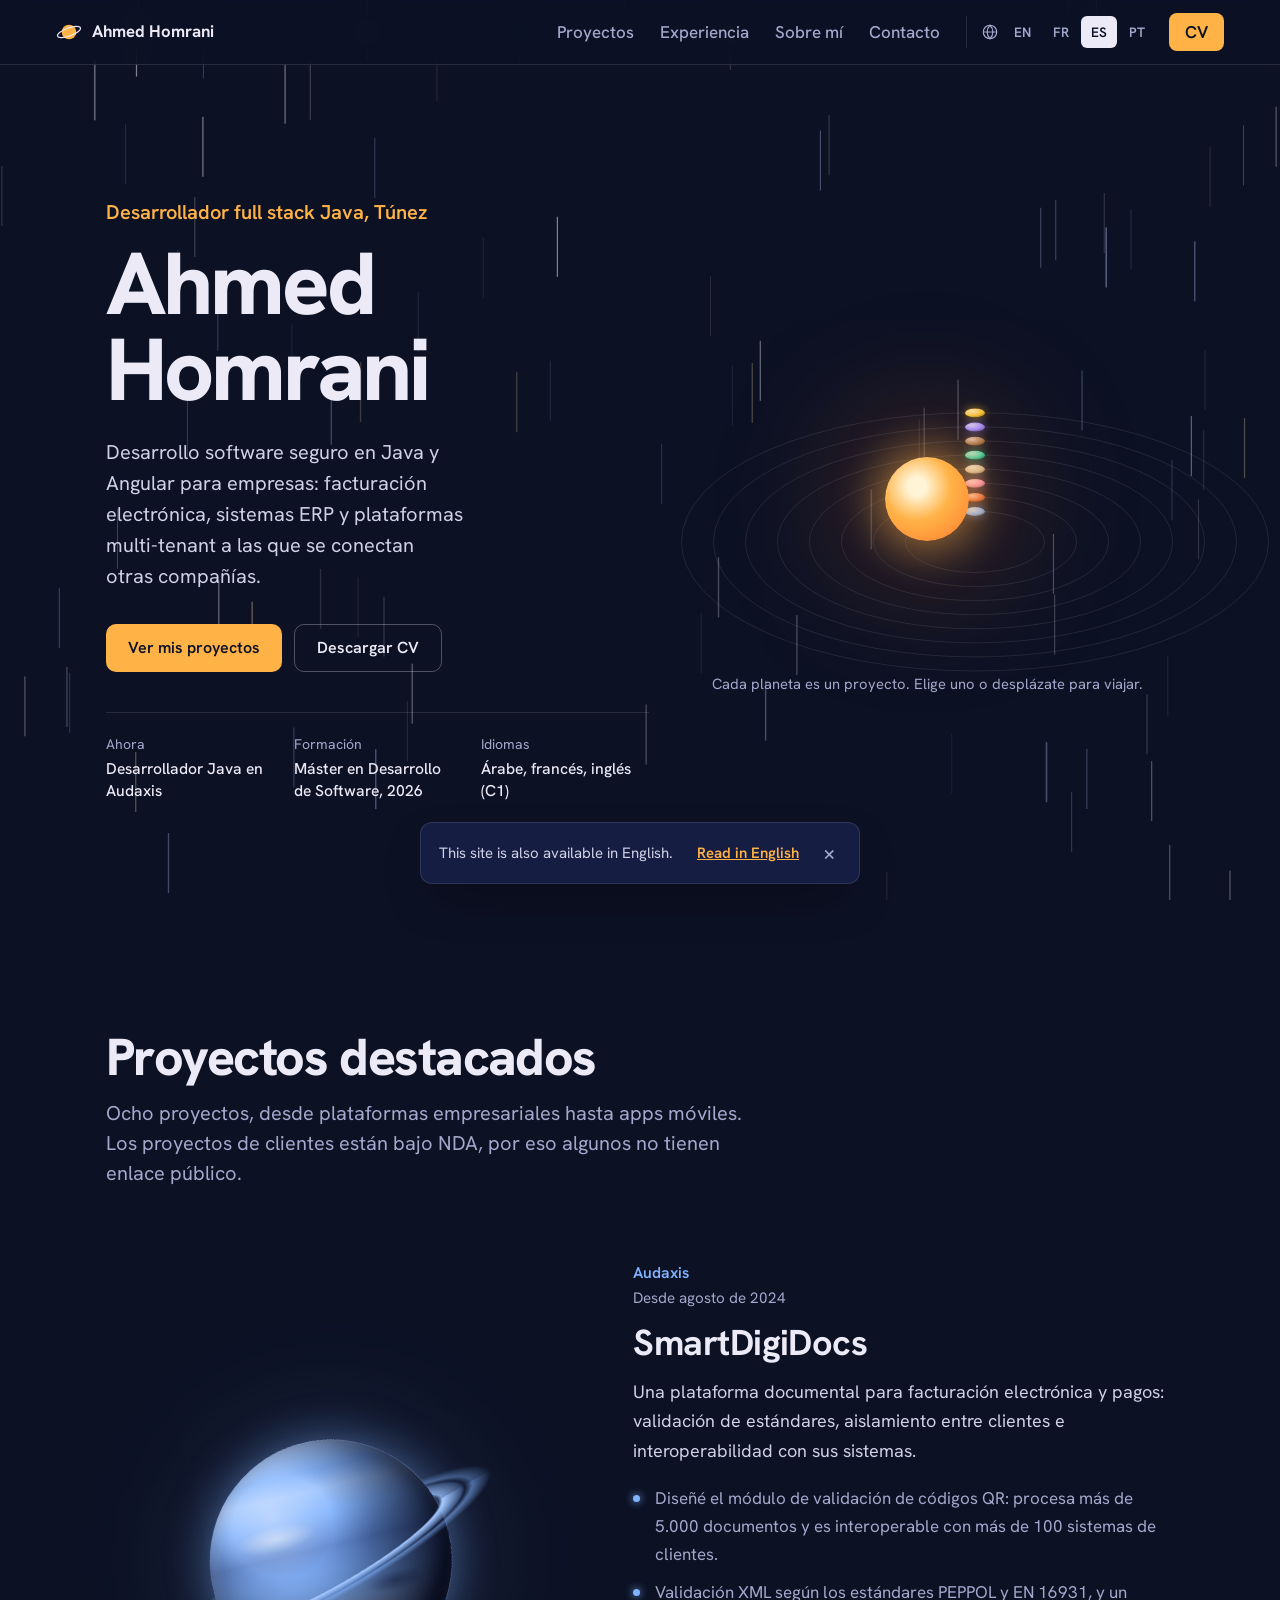
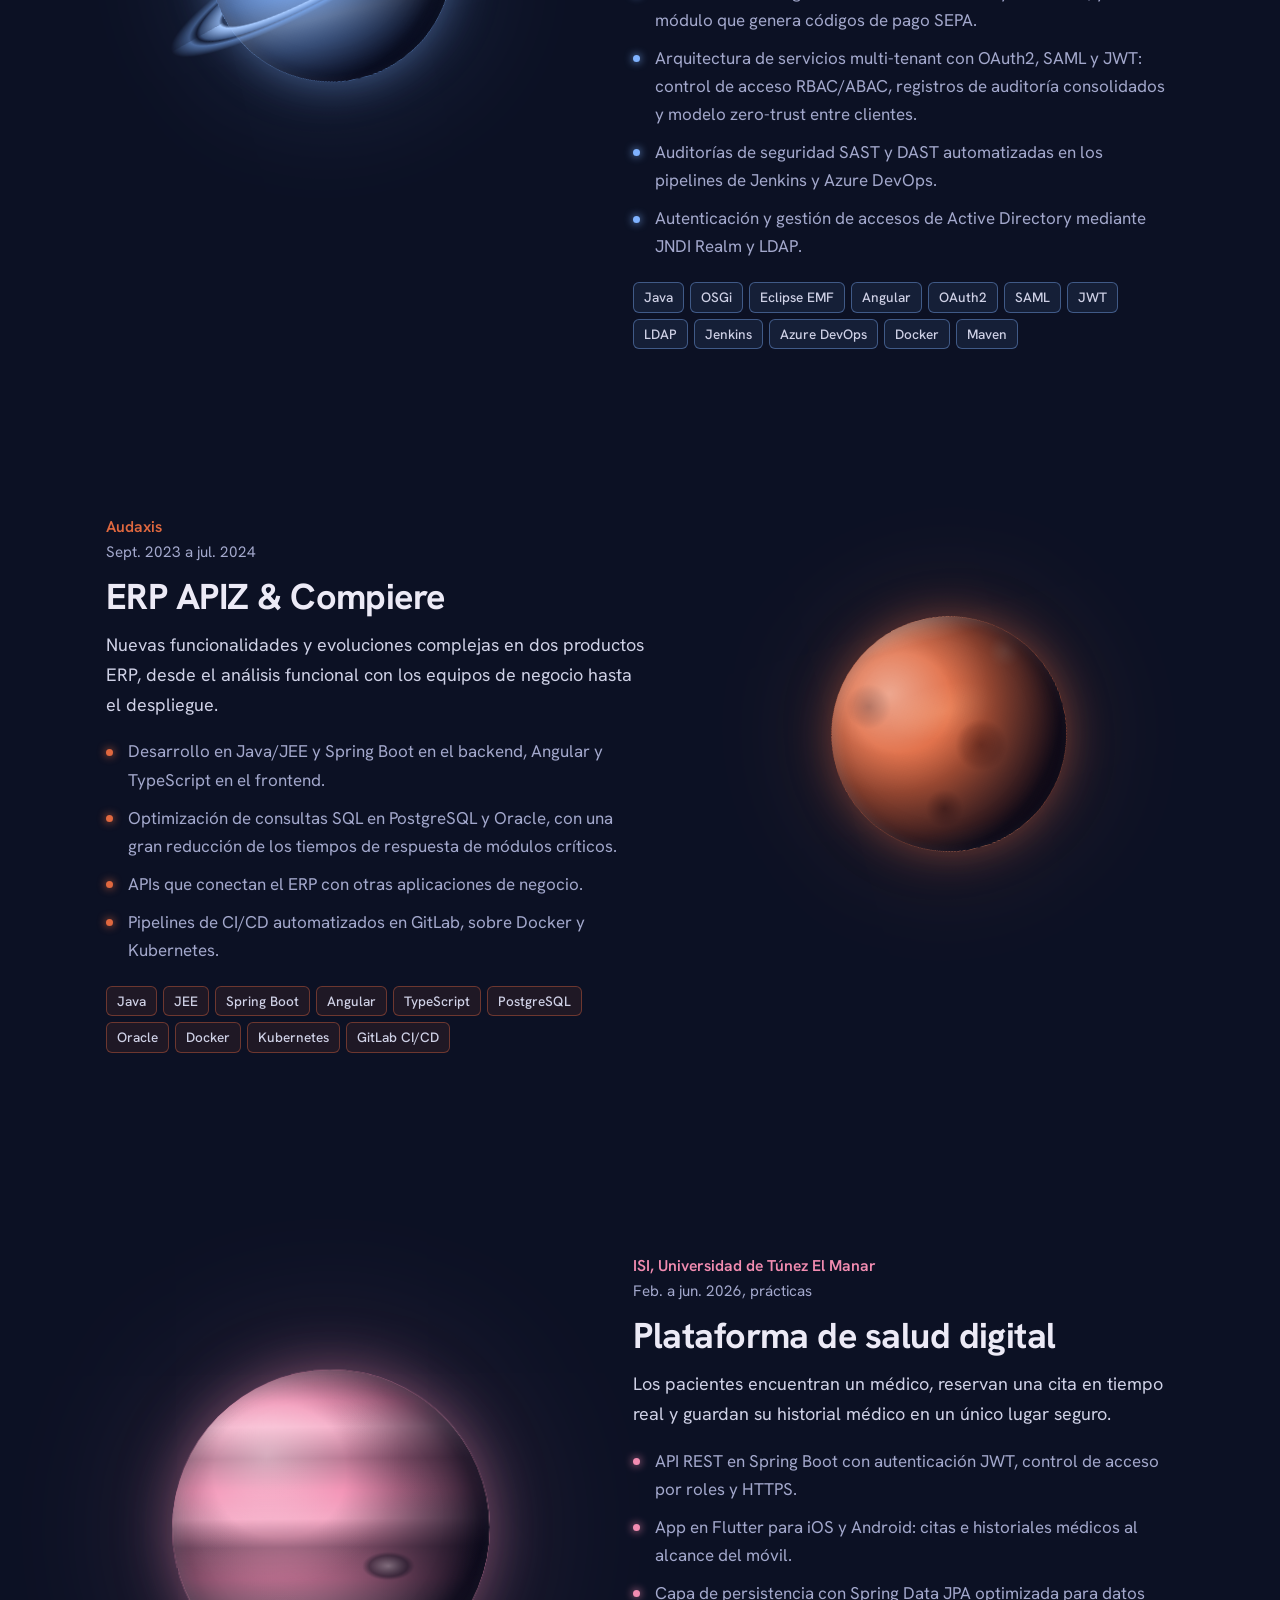
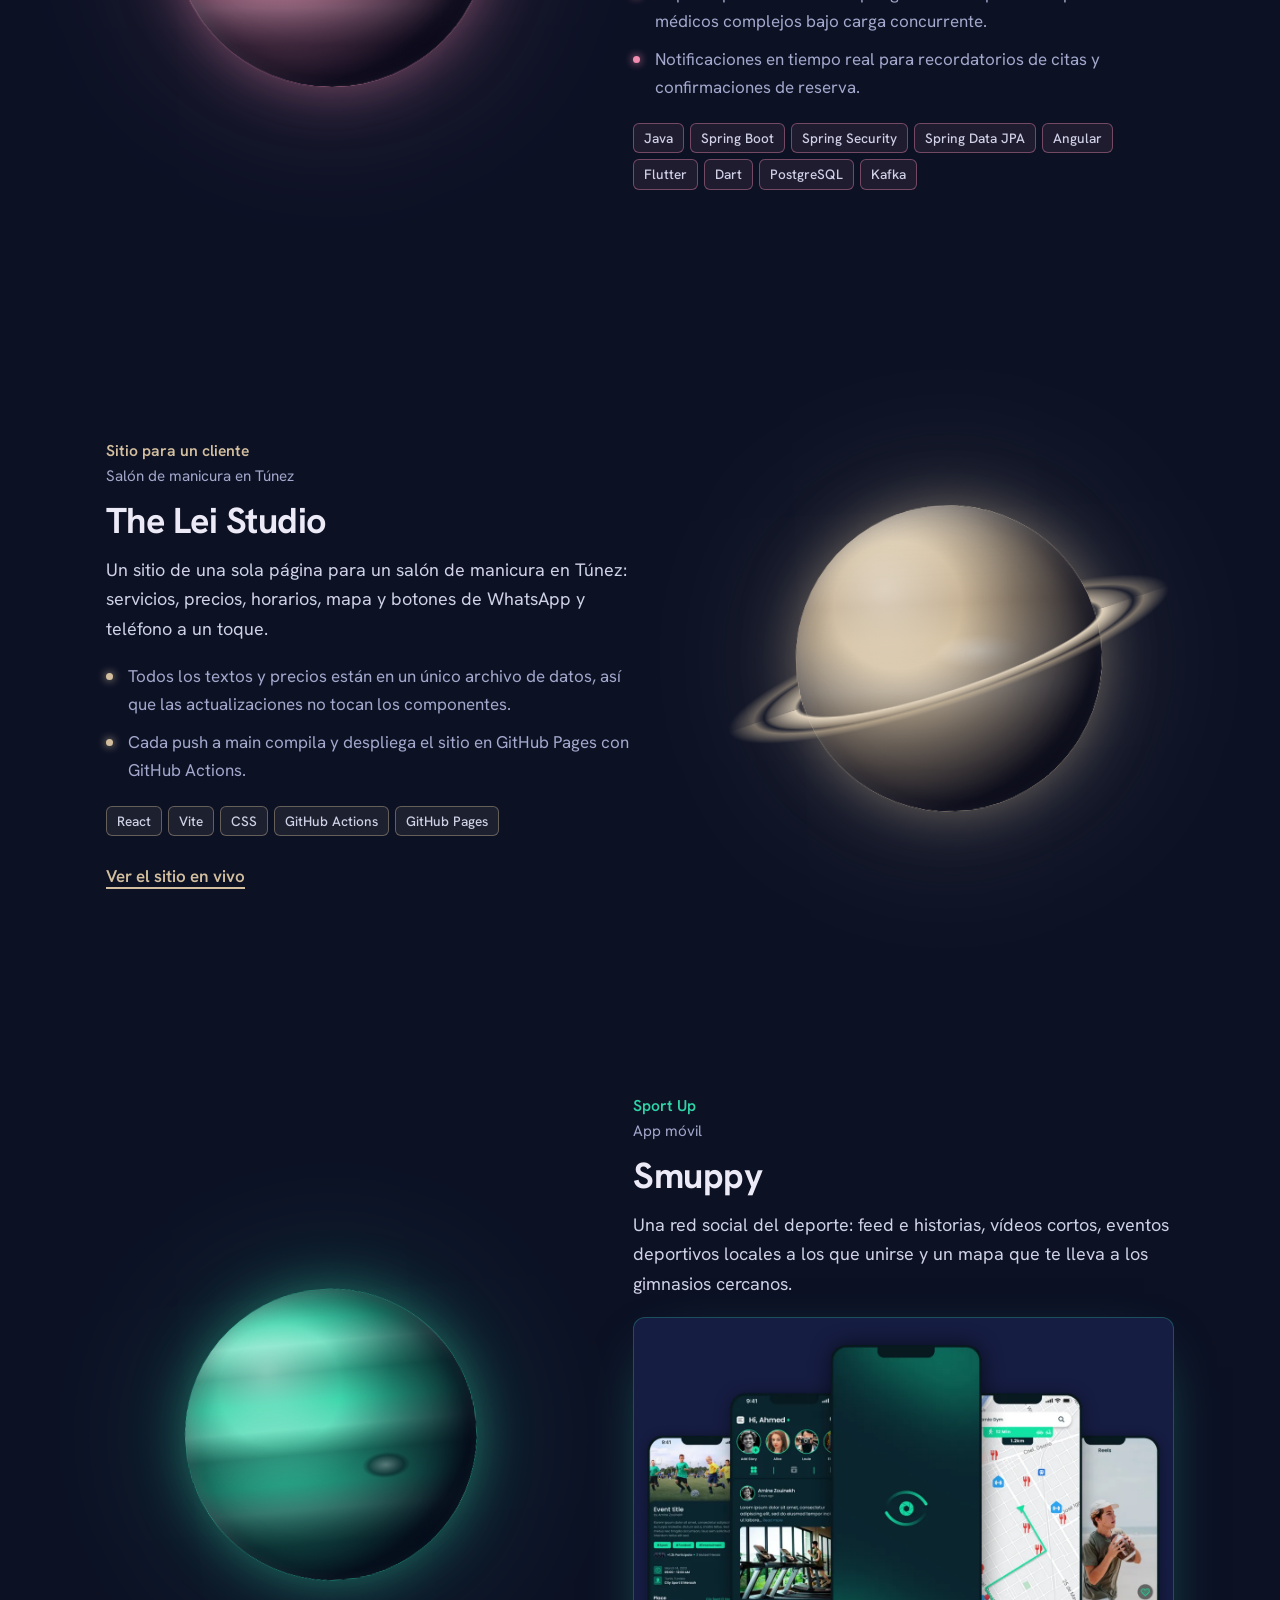
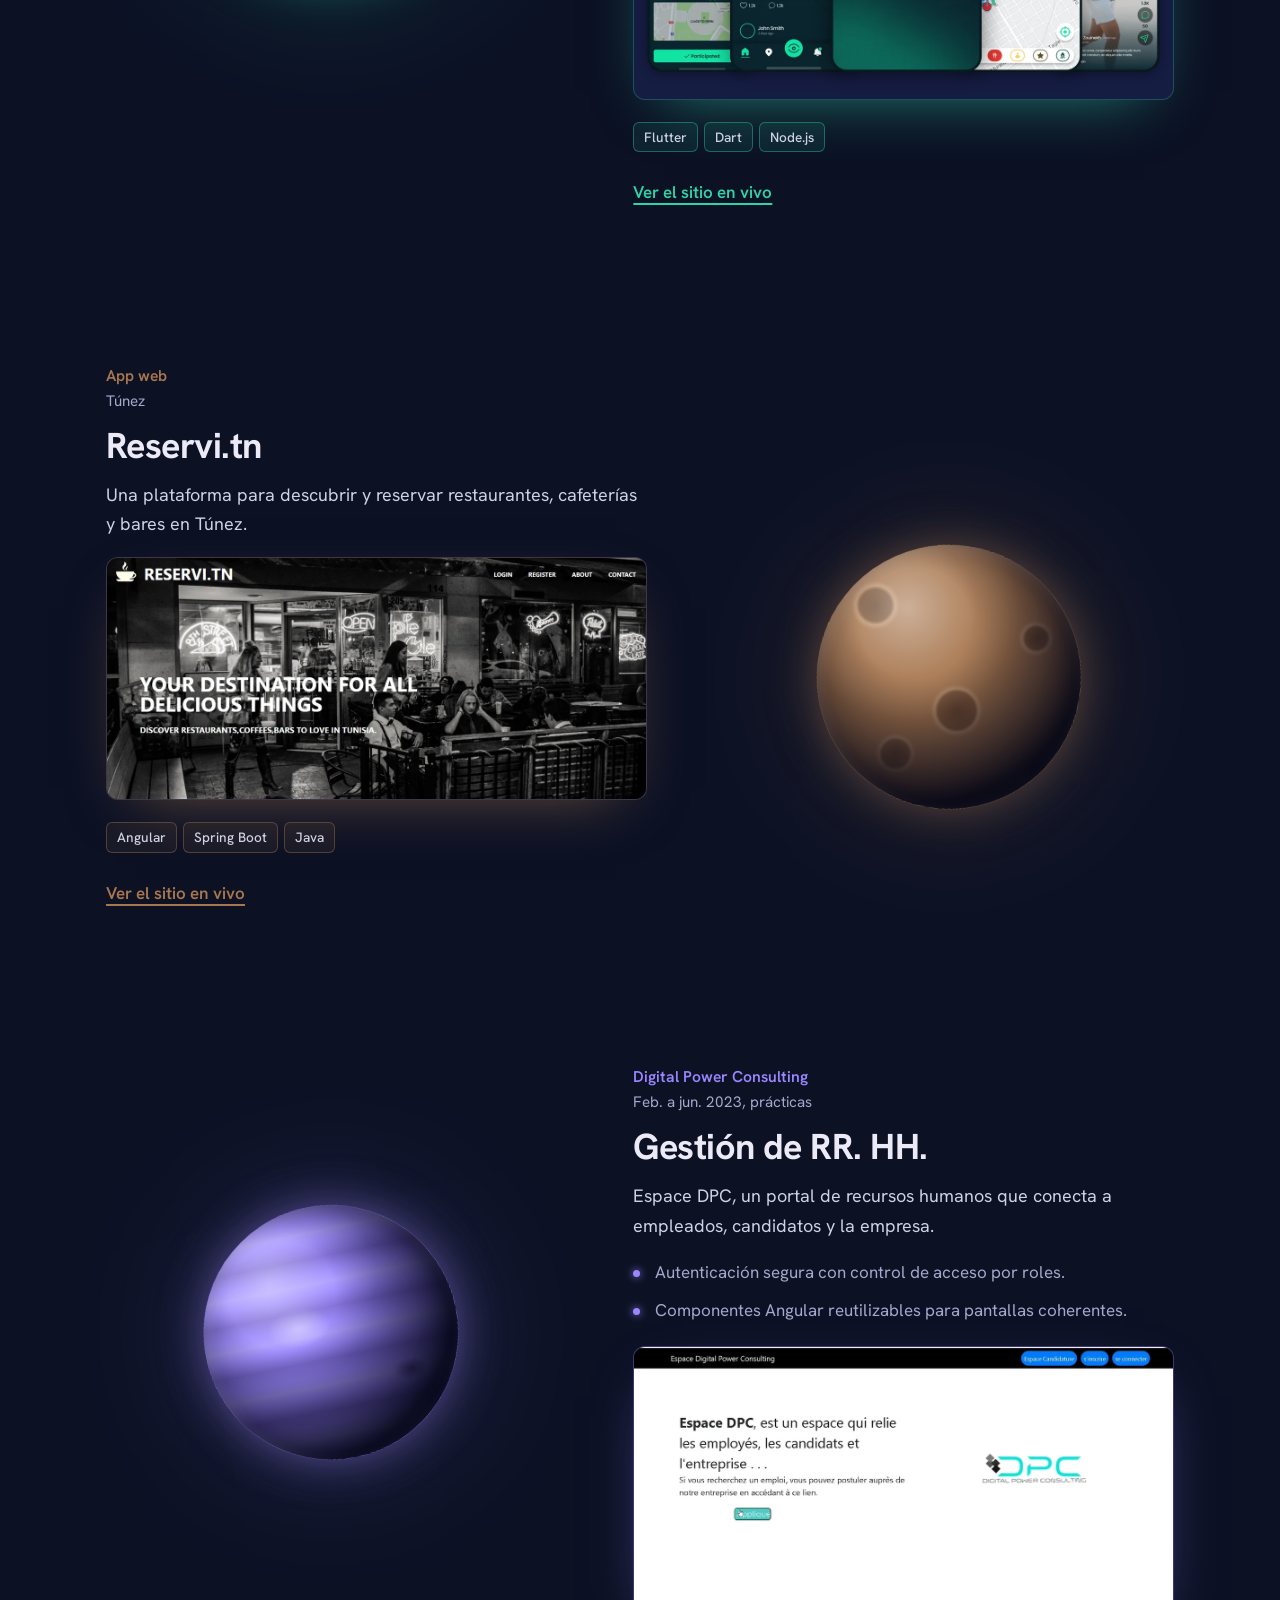
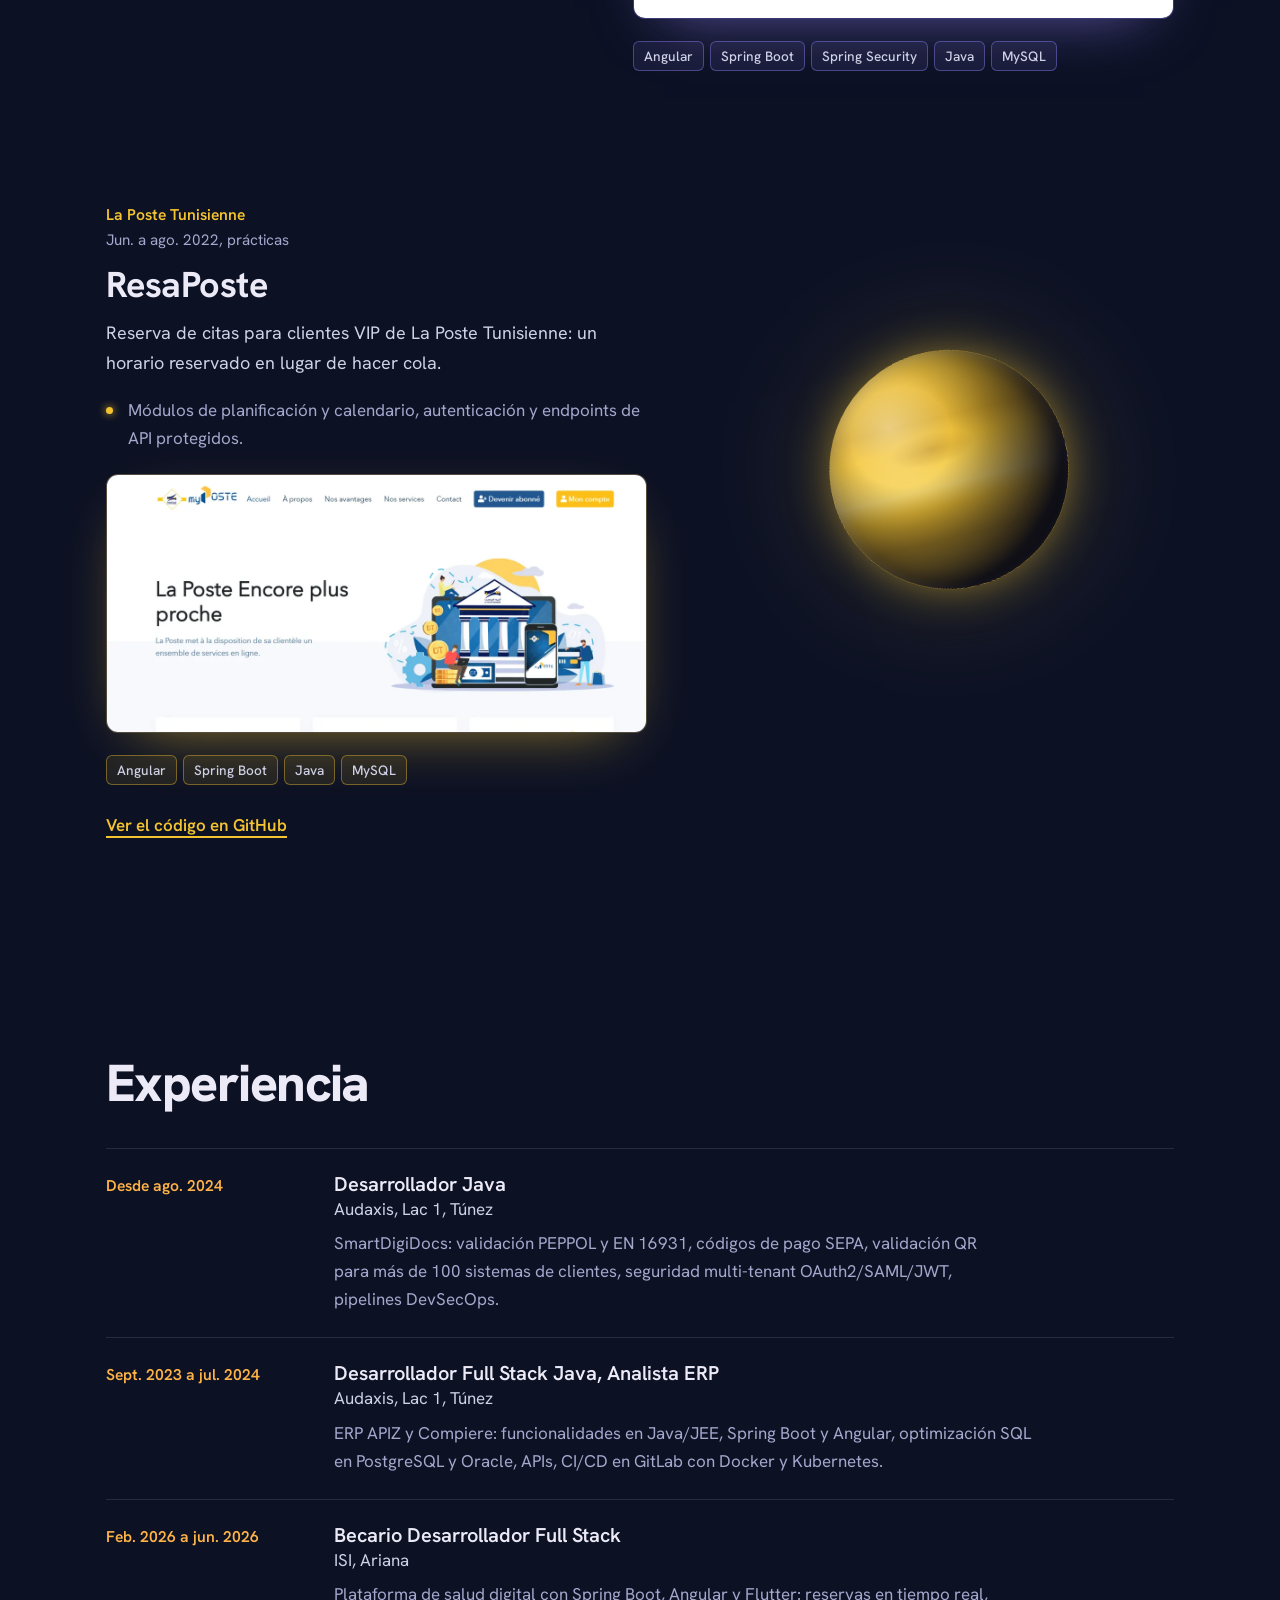
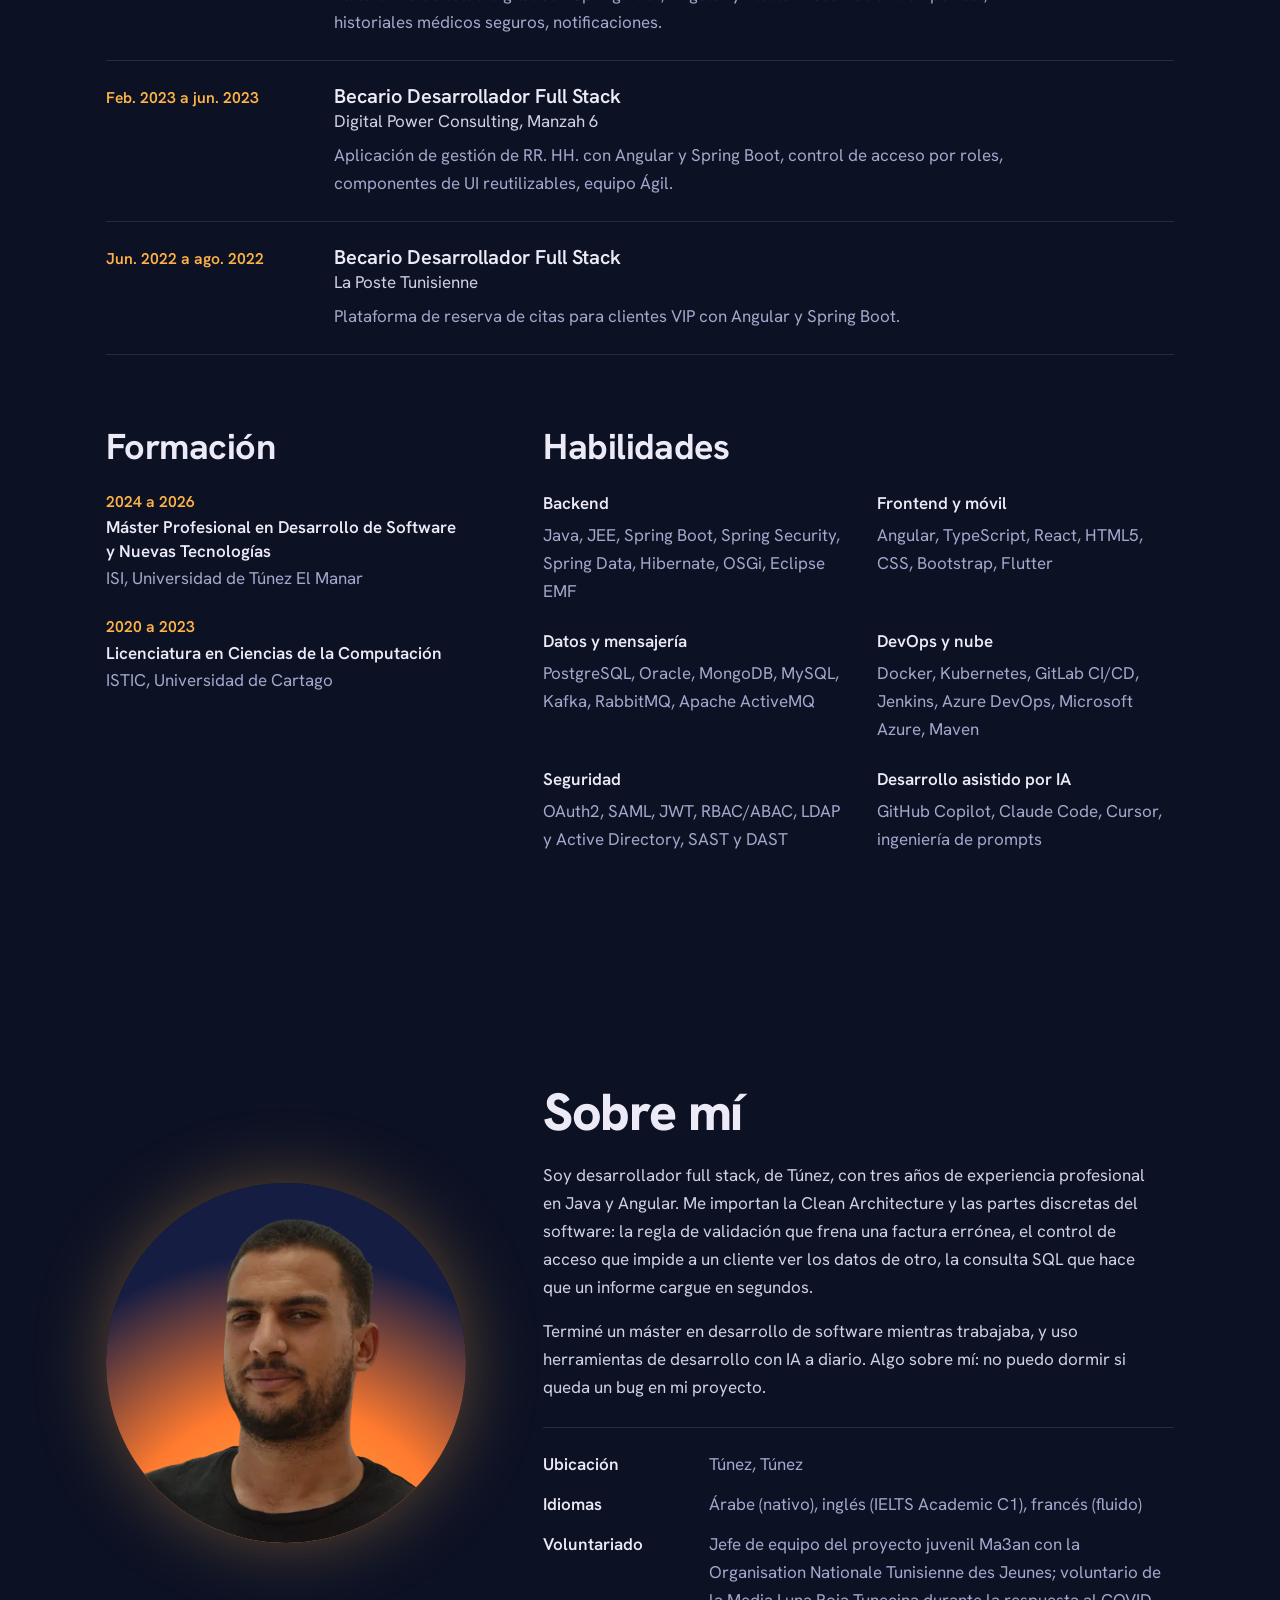
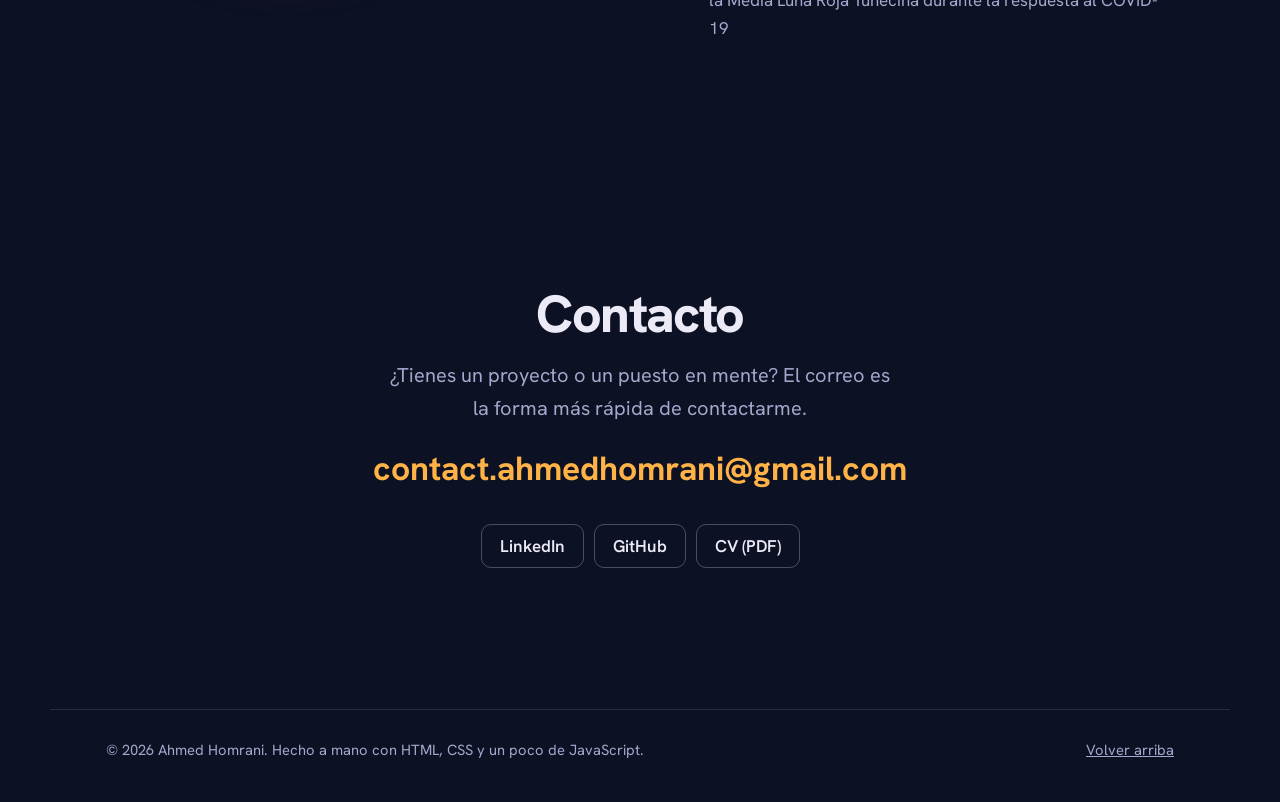
==== es/index.html @ 3997627c "feat: new multilingual portfolio (en/fr/es/pt) with planet journey and full SEO Replaces the old sin" ====
<!doctype html>
<html lang="es" dir="ltr">
<head>
  <meta charset="utf-8">
  <meta name="viewport" content="width=device-width, initial-scale=1, viewport-fit=cover">
  <title>Ahmed Homrani | Desarrollador Full Stack Java en Túnez</title>
  <meta name="description" content="Ahmed Homrani, desarrollador full stack Java en Túnez. Spring Boot y Angular: facturación PEPPOL, seguridad multi-tenant, ERP y apps Flutter.">
  <meta name="author" content="Ahmed Homrani">
  <meta name="robots" content="index, follow, max-image-preview:large, max-snippet:-1, max-video-preview:-1">
  <link rel="canonical" href="https://ahmedhomrani.github.io/es/">
  <link rel="alternate" hreflang="en" href="https://ahmedhomrani.github.io/">
  <link rel="alternate" hreflang="fr" href="https://ahmedhomrani.github.io/fr/">
  <link rel="alternate" hreflang="es" href="https://ahmedhomrani.github.io/es/">
  <link rel="alternate" hreflang="pt" href="https://ahmedhomrani.github.io/pt/">
  <link rel="alternate" hreflang="x-default" href="https://ahmedhomrani.github.io/">
  <meta name="theme-color" content="#0c1124">
  <meta name="color-scheme" content="dark">

  <meta property="og:type" content="profile">
  <meta property="og:site_name" content="Ahmed Homrani">
  <meta property="og:title" content="Ahmed Homrani | Desarrollador Full Stack Java">
  <meta property="og:description" content="Desarrollador Java, Spring Boot y Angular en Audaxis. Facturación electrónica, ERP, plataformas multi-tenant seguras y aplicaciones móviles.">
  <meta property="og:url" content="https://ahmedhomrani.github.io/es/">
  <meta property="og:image" content="https://ahmedhomrani.github.io/assets/img/og-es.png">
  <meta property="og:image:width" content="1200">
  <meta property="og:image:height" content="630">
  <meta property="og:image:alt" content="Ahmed Homrani, desarrollador full stack Java, rodeado de planetas que representan sus proyectos">
  <meta property="og:locale" content="es_ES">
  <meta property="og:locale:alternate" content="en_US">
  <meta property="og:locale:alternate" content="fr_FR">
  <meta property="og:locale:alternate" content="pt_BR">
  <meta property="profile:first_name" content="Ahmed">
  <meta property="profile:last_name" content="Homrani">
  <meta property="profile:username" content="ahmedhomrani">
  <meta name="twitter:card" content="summary_large_image">
  <meta name="twitter:title" content="Ahmed Homrani | Desarrollador Full Stack Java">
  <meta name="twitter:description" content="Desarrollador Java, Spring Boot y Angular en Audaxis. Facturación electrónica, ERP, plataformas multi-tenant seguras y aplicaciones móviles.">
  <meta name="twitter:image" content="https://ahmedhomrani.github.io/assets/img/og-es.png">
  <meta name="twitter:image:alt" content="Ahmed Homrani, desarrollador full stack Java, rodeado de planetas que representan sus proyectos">

  <link rel="icon" href="/favicon.ico" sizes="32x32">
  <link rel="icon" href="/favicon.svg" type="image/svg+xml">
  <link rel="apple-touch-icon" href="/apple-touch-icon.png">
  <link rel="manifest" href="/site.webmanifest">
  <link rel="alternate" type="text/plain" href="/llms.txt" title="LLM-friendly summary">
  <link rel="author" href="/humans.txt">
  <link rel="sitemap" type="application/xml" href="/sitemap.xml">
  <link rel="me" href="https://github.com/ahmedhomrani">
  <link rel="me" href="https://www.linkedin.com/in/ahmed-homrani">

  <link rel="preload" href="/assets/fonts/bricolage-grotesque-latin-wght.woff2" as="font" type="font/woff2" crossorigin>
  <link rel="preload" href="/assets/fonts/hanken-grotesk-latin-wght.woff2" as="font" type="font/woff2" crossorigin>
  <script>document.documentElement.classList.add('js')</script>
  <link rel="stylesheet" href="/assets/css/main.css?v=20261007">
  <script src="/assets/js/main.js?v=20261007" defer></script>

  <script type="application/ld+json">
{
  "@context": "https://schema.org",
  "@graph": [
    {
      "@type": "WebSite",
      "@id": "https://ahmedhomrani.github.io/#website",
      "url": "https://ahmedhomrani.github.io/",
      "name": "Ahmed Homrani",
      "inLanguage": [
        "en",
        "fr",
        "es",
        "pt-BR"
      ],
      "publisher": {
        "@id": "https://ahmedhomrani.github.io/#person"
      }
    },
    {
      "@type": "ProfilePage",
      "@id": "https://ahmedhomrani.github.io/es/#profile",
      "url": "https://ahmedhomrani.github.io/es/",
      "name": "Ahmed Homrani | Desarrollador Full Stack Java en Túnez",
      "description": "Ahmed Homrani, desarrollador full stack Java en Túnez. Spring Boot y Angular: facturación PEPPOL, seguridad multi-tenant, ERP y apps Flutter.",
      "inLanguage": "es",
      "isPartOf": {
        "@id": "https://ahmedhomrani.github.io/#website"
      },
      "mainEntity": {
        "@id": "https://ahmedhomrani.github.io/#person"
      },
      "dateModified": "2026-10-07"
    },
    {
      "@type": "Person",
      "@id": "https://ahmedhomrani.github.io/#person",
      "name": "Ahmed Homrani",
      "givenName": "Ahmed",
      "familyName": "Homrani",
      "url": "https://ahmedhomrani.github.io/",
      "image": "https://ahmedhomrani.github.io/assets/img/ahmed-homrani.webp",
      "email": "mailto:contact.ahmedhomrani@gmail.com",
      "jobTitle": "Desarrollador Full Stack Java",
      "worksFor": {
        "@type": "Organization",
        "name": "Audaxis"
      },
      "alumniOf": [
        {
          "@type": "CollegeOrUniversity",
          "name": "ISI, University of Tunis El Manar"
        },
        {
          "@type": "CollegeOrUniversity",
          "name": "ISTIC, University of Carthage"
        }
      ],
      "hasCredential": [
        {
          "@type": "EducationalOccupationalCredential",
          "credentialCategory": "degree",
          "name": "Máster Profesional en Desarrollo de Software y Nuevas Tecnologías"
        },
        {
          "@type": "EducationalOccupationalCredential",
          "credentialCategory": "degree",
          "name": "Licenciatura en Ciencias de la Computación"
        },
        {
          "@type": "EducationalOccupationalCredential",
          "credentialCategory": "certificate",
          "name": "IELTS Academic C1"
        }
      ],
      "address": {
        "@type": "PostalAddress",
        "addressLocality": "Tunis",
        "addressCountry": "TN"
      },
      "knowsLanguage": [
        "ar",
        "en",
        "fr"
      ],
      "knowsAbout": [
        "Java",
        "Spring Boot",
        "Spring Security",
        "Angular",
        "TypeScript",
        "OSGi",
        "PEPPOL",
        "EN 16931",
        "SEPA",
        "OAuth2",
        "SAML",
        "JWT",
        "PostgreSQL",
        "Oracle",
        "Kafka",
        "Docker",
        "Kubernetes",
        "GitLab CI/CD",
        "Jenkins",
        "Azure DevOps",
        "Flutter",
        "DevSecOps"
      ],
      "sameAs": [
        "https://github.com/ahmedhomrani",
        "https://www.linkedin.com/in/ahmed-homrani"
      ]
    },
    {
      "@type": "ItemList",
      "@id": "https://ahmedhomrani.github.io/es/#projects",
      "name": "Proyectos destacados",
      "itemListElement": [
        {
          "@type": "ListItem",
          "position": 1,
          "item": {
            "@type": "SoftwareApplication",
            "name": "SmartDigiDocs",
            "description": "Una plataforma documental para facturación electrónica y pagos: validación de estándares, aislamiento entre clientes e interoperabilidad con sus sistemas.",
            "url": "https://ahmedhomrani.github.io/es/#smartdigidocs",
            "creator": {
              "@id": "https://ahmedhomrani.github.io/#person"
            },
            "keywords": "Java, OSGi, Eclipse EMF, Angular, OAuth2, SAML, JWT, LDAP, Jenkins, Azure DevOps, Docker, Maven",
            "inLanguage": "es",
            "applicationCategory": "BusinessApplication",
            "operatingSystem": "Web"
          }
        },
        {
          "@type": "ListItem",
          "position": 2,
          "item": {
            "@type": "SoftwareApplication",
            "name": "ERP APIZ & Compiere",
            "description": "Nuevas funcionalidades y evoluciones complejas en dos productos ERP, desde el análisis funcional con los equipos de negocio hasta el despliegue.",
            "url": "https://ahmedhomrani.github.io/es/#erp",
            "creator": {
              "@id": "https://ahmedhomrani.github.io/#person"
            },
            "keywords": "Java, JEE, Spring Boot, Angular, TypeScript, PostgreSQL, Oracle, Docker, Kubernetes, GitLab CI/CD",
            "inLanguage": "es",
            "applicationCategory": "BusinessApplication",
            "operatingSystem": "Web"
          }
        },
        {
          "@type": "ListItem",
          "position": 3,
          "item": {
            "@type": "SoftwareApplication",
            "name": "Plataforma de salud digital",
            "description": "Los pacientes encuentran un médico, reservan una cita en tiempo real y guardan su historial médico en un único lugar seguro.",
            "url": "https://ahmedhomrani.github.io/es/#health",
            "creator": {
              "@id": "https://ahmedhomrani.github.io/#person"
            },
            "keywords": "Java, Spring Boot, Spring Security, Spring Data JPA, Angular, Flutter, Dart, PostgreSQL, Kafka",
            "inLanguage": "es",
            "applicationCategory": "BusinessApplication",
            "operatingSystem": "Web"
          }
        },
        {
          "@type": "ListItem",
          "position": 4,
          "item": {
            "@type": "WebSite",
            "name": "The Lei Studio",
            "description": "Un sitio de una sola página para un salón de manicura en Túnez: servicios, precios, horarios, mapa y botones de WhatsApp y teléfono a un toque.",
            "url": "https://ahmedhomrani.github.io/the-lei-studio/",
            "creator": {
              "@id": "https://ahmedhomrani.github.io/#person"
            },
            "keywords": "React, Vite, CSS, GitHub Actions, GitHub Pages",
            "inLanguage": "es"
          }
        },
        {
          "@type": "ListItem",
          "position": 5,
          "item": {
            "@type": "MobileApplication",
            "name": "Smuppy",
            "description": "Una red social del deporte: feed e historias, vídeos cortos, eventos deportivos locales a los que unirse y un mapa que te lleva a los gimnasios cercanos.",
            "url": "https://smuppy-inc.com/",
            "creator": {
              "@id": "https://ahmedhomrani.github.io/#person"
            },
            "keywords": "Flutter, Dart, Node.js",
            "inLanguage": "es",
            "applicationCategory": "BusinessApplication",
            "operatingSystem": "Android, iOS"
          }
        },
        {
          "@type": "ListItem",
          "position": 6,
          "item": {
            "@type": "WebApplication",
            "name": "Reservi.tn",
            "description": "Una plataforma para descubrir y reservar restaurantes, cafeterías y bares en Túnez.",
            "url": "https://www.reservi.tn",
            "creator": {
              "@id": "https://ahmedhomrani.github.io/#person"
            },
            "keywords": "Angular, Spring Boot, Java",
            "inLanguage": "es",
            "applicationCategory": "BusinessApplication",
            "operatingSystem": "Web"
          }
        },
        {
          "@type": "ListItem",
          "position": 7,
          "item": {
            "@type": "WebApplication",
            "name": "Gestión de RR. HH.",
            "description": "Espace DPC, un portal de recursos humanos que conecta a empleados, candidatos y la empresa.",
            "url": "https://ahmedhomrani.github.io/es/#hr",
            "creator": {
              "@id": "https://ahmedhomrani.github.io/#person"
            },
            "keywords": "Angular, Spring Boot, Spring Security, Java, MySQL",
            "inLanguage": "es",
            "applicationCategory": "BusinessApplication",
            "operatingSystem": "Web"
          }
        },
        {
          "@type": "ListItem",
          "position": 8,
          "item": {
            "@type": "WebApplication",
            "name": "ResaPoste",
            "description": "Reserva de citas para clientes VIP de La Poste Tunisienne: un horario reservado en lugar de hacer cola.",
            "url": "https://ahmedhomrani.github.io/es/#resaposte",
            "creator": {
              "@id": "https://ahmedhomrani.github.io/#person"
            },
            "keywords": "Angular, Spring Boot, Java, MySQL",
            "inLanguage": "es",
            "applicationCategory": "BusinessApplication",
            "operatingSystem": "Web",
            "sameAs": "https://github.com/ahmedhomrani/ResaPoste"
          }
        }
      ]
    }
  ]
}
  </script>
</head>
<body>
  <a class="skip" href="#main">Ir al contenido</a>
  <canvas id="stars" aria-hidden="true"></canvas>

  <header class="nav" id="top">
    <a class="brand" href="/es/#top" aria-label="Ahmed Homrani, volver arriba">
      <svg viewBox="0 0 32 32" width="26" height="26" aria-hidden="true"><circle cx="16" cy="16" r="9" fill="var(--sun)"/><ellipse cx="16" cy="16" rx="15" ry="5" fill="none" stroke="var(--starlight)" stroke-width="1.4" transform="rotate(-20 16 16)"/></svg>
      <span>Ahmed Homrani</span>
    </a>

    <button class="menu-btn" type="button" aria-expanded="false" aria-controls="menu" hidden>
      <span class="menu-icon" aria-hidden="true"></span><span class="sr">Menú</span>
    </button>

    <div class="menu" id="menu">
      <nav aria-label="Principal">
        <ul>
          <li><a href="#work">Proyectos</a></li>
          <li><a href="#experience">Experiencia</a></li>
          <li><a href="#about">Sobre mí</a></li>
          <li><a href="#contact">Contacto</a></li>
        </ul>
      </nav>
      <div class="lang" role="group" aria-label="Idioma">
        <svg class="lang-icon" viewBox="0 0 24 24" width="18" height="18" aria-hidden="true"><circle cx="12" cy="12" r="9" fill="none" stroke="currentColor" stroke-width="1.6"/><path d="M3 12h18M12 3c2.6 2.6 3.8 5.6 3.8 9s-1.2 6.4-3.8 9c-2.6-2.6-3.8-5.6-3.8-9S9.4 5.6 12 3z" fill="none" stroke="currentColor" stroke-width="1.6"/></svg>
        <ul>
          <li><a href="/" hreflang="en" lang="en" data-lang="en" title="English">EN</a></li>
          <li><a href="/fr/" hreflang="fr" lang="fr" data-lang="fr" title="Français">FR</a></li>
          <li><a href="/es/" hreflang="es" lang="es" data-lang="es" aria-current="page" title="Español">ES</a></li>
          <li><a href="/pt/" hreflang="pt" lang="pt-BR" data-lang="pt" title="Português">PT</a></li>
        </ul>
      </div>
      <a class="nav-cv" href="/assets/cv/ahmed-homrani-cv-es.pdf" download>CV<span class="sr"> (PDF)</span></a>
    </div>
  </header>

  <aside class="suggest" id="suggest" hidden>
    <p id="suggest-text"></p>
    <a id="suggest-go" href="/"></a>
    <button type="button" id="suggest-close" aria-label="Cerrar">&times;</button>
  </aside>

  <main id="main">
    <section class="hero" aria-labelledby="hero-title">
      <div class="hero-copy">
        <p class="hero-kicker">Desarrollador full stack Java, Túnez</p>
        <h1 id="hero-title">Ahmed Homrani</h1>
        <p class="lede">Desarrollo software seguro en Java y Angular para empresas: facturación electrónica, sistemas ERP y plataformas multi-tenant a las que se conectan otras compañías.</p>
        <div class="cta">
          <a class="btn btn-sun" href="#work">Ver mis proyectos</a>
          <a class="btn btn-ghost" href="/assets/cv/ahmed-homrani-cv-es.pdf" download>Descargar CV</a>
        </div>
        <dl class="hero-facts">
          <div><dt>Ahora</dt><dd>Desarrollador Java en Audaxis</dd></div>
          <div><dt>Formación</dt><dd>Máster en Desarrollo de Software, 2026</dd></div>
          <div><dt>Idiomas</dt><dd>Árabe, francés, inglés (C1)</dd></div>
        </dl>
      </div>

      <div class="system" role="navigation" aria-label="Proyectos representados como planetas">
        <div class="sun" aria-hidden="true"></div>
        <div class="orbits">
          <div class="orbit" style="--r:70px;--t:13s;--d:-3s;--a:40deg"><a class="moon" href="#smartdigidocs" style="--c:#7fb2ff"><span>SmartDigiDocs</span></a></div>
          <div class="orbit" style="--r:102px;--t:18s;--d:-11s;--a:160deg"><a class="moon" href="#erp" style="--c:#e0683f"><span>ERP APIZ &amp; Compiere</span></a></div>
          <div class="orbit" style="--r:134px;--t:24s;--d:-6s;--a:280deg"><a class="moon" href="#health" style="--c:#f28cb1"><span>Plataforma de salud digital</span></a></div>
          <div class="orbit" style="--r:166px;--t:31s;--d:-22s;--a:100deg"><a class="moon" href="#lei" style="--c:#d3bf9f"><span>The Lei Studio</span></a></div>
          <div class="orbit" style="--r:198px;--t:39s;--d:-30s;--a:220deg"><a class="moon" href="#smuppy" style="--c:#2fd3a6"><span>Smuppy</span></a></div>
          <div class="orbit" style="--r:230px;--t:48s;--d:-9s;--a:340deg"><a class="moon" href="#reservi" style="--c:#a8774f"><span>Reservi.tn</span></a></div>
          <div class="orbit" style="--r:262px;--t:58s;--d:-47s;--a:10deg"><a class="moon" href="#hr" style="--c:#9a86ff"><span>Gestión de RR. HH.</span></a></div>
          <div class="orbit" style="--r:294px;--t:70s;--d:-15s;--a:130deg"><a class="moon" href="#resaposte" style="--c:#f4c430"><span>ResaPoste</span></a></div>
        </div>
        <p class="system-hint">Cada planeta es un proyecto. Elige uno o desplázate para viajar.</p>
      </div>
    </section>

    <section class="journey" id="work" aria-labelledby="work-title">
      <header class="section-head">
        <h2 id="work-title">Proyectos destacados</h2>
        <p>Ocho proyectos, desde plataformas empresariales hasta apps móviles. Los proyectos de clientes están bajo NDA, por eso algunos no tienen enlace público.</p>
      </header>

      <article class="world" id="smartdigidocs" style="--c:#7fb2ff" aria-labelledby="smartdigidocs-title">
        <div class="planet-wrap" aria-hidden="true">
          <div class="planet planet--ice"><div class="ring ring--back"></div><div class="body"></div><div class="ring ring--front"></div></div>
        </div>
        <div class="world-info">
          <p class="where">Audaxis</p>
          <p class="when">Desde agosto de 2024</p>
          <h3 id="smartdigidocs-title">SmartDigiDocs</h3>
          <p class="summary">Una plataforma documental para facturación electrónica y pagos: validación de estándares, aislamiento entre clientes e interoperabilidad con sus sistemas.</p>
          <ul class="points">
            <li>Diseñé el módulo de validación de códigos QR: procesa más de 5.000 documentos y es interoperable con más de 100 sistemas de clientes.</li>
            <li>Validación XML según los estándares PEPPOL y EN 16931, y un módulo que genera códigos de pago SEPA.</li>
            <li>Arquitectura de servicios multi-tenant con OAuth2, SAML y JWT: control de acceso RBAC/ABAC, registros de auditoría consolidados y modelo zero-trust entre clientes.</li>
            <li>Auditorías de seguridad SAST y DAST automatizadas en los pipelines de Jenkins y Azure DevOps.</li>
            <li>Autenticación y gestión de accesos de Active Directory mediante JNDI Realm y LDAP.</li>
          </ul>
          <ul class="stack" aria-label="Tecnologías">
            <li>Java</li><li>OSGi</li><li>Eclipse EMF</li><li>Angular</li><li>OAuth2</li><li>SAML</li><li>JWT</li><li>LDAP</li><li>Jenkins</li><li>Azure DevOps</li><li>Docker</li><li>Maven</li>
          </ul>
        </div>
      </article>

      <article class="world world--flip" id="erp" style="--c:#e0683f" aria-labelledby="erp-title">
        <div class="planet-wrap" aria-hidden="true">
          <div class="planet planet--rock"><div class="body"></div></div>
        </div>
        <div class="world-info">
          <p class="where">Audaxis</p>
          <p class="when">Sept. 2023 a jul. 2024</p>
          <h3 id="erp-title">ERP APIZ &amp; Compiere</h3>
          <p class="summary">Nuevas funcionalidades y evoluciones complejas en dos productos ERP, desde el análisis funcional con los equipos de negocio hasta el despliegue.</p>
          <ul class="points">
            <li>Desarrollo en Java/JEE y Spring Boot en el backend, Angular y TypeScript en el frontend.</li>
            <li>Optimización de consultas SQL en PostgreSQL y Oracle, con una gran reducción de los tiempos de respuesta de módulos críticos.</li>
            <li>APIs que conectan el ERP con otras aplicaciones de negocio.</li>
            <li>Pipelines de CI/CD automatizados en GitLab, sobre Docker y Kubernetes.</li>
          </ul>
          <ul class="stack" aria-label="Tecnologías">
            <li>Java</li><li>JEE</li><li>Spring Boot</li><li>Angular</li><li>TypeScript</li><li>PostgreSQL</li><li>Oracle</li><li>Docker</li><li>Kubernetes</li><li>GitLab CI/CD</li>
          </ul>
        </div>
      </article>

      <article class="world" id="health" style="--c:#f28cb1" aria-labelledby="health-title">
        <div class="planet-wrap" aria-hidden="true">
          <div class="planet planet--gas"><div class="body"></div></div>
        </div>
        <div class="world-info">
          <p class="where">ISI, Universidad de Túnez El Manar</p>
          <p class="when">Feb. a jun. 2026, prácticas</p>
          <h3 id="health-title">Plataforma de salud digital</h3>
          <p class="summary">Los pacientes encuentran un médico, reservan una cita en tiempo real y guardan su historial médico en un único lugar seguro.</p>
          <ul class="points">
            <li>API REST en Spring Boot con autenticación JWT, control de acceso por roles y HTTPS.</li>
            <li>App en Flutter para iOS y Android: citas e historiales médicos al alcance del móvil.</li>
            <li>Capa de persistencia con Spring Data JPA optimizada para datos médicos complejos bajo carga concurrente.</li>
            <li>Notificaciones en tiempo real para recordatorios de citas y confirmaciones de reserva.</li>
          </ul>
          <ul class="stack" aria-label="Tecnologías">
            <li>Java</li><li>Spring Boot</li><li>Spring Security</li><li>Spring Data JPA</li><li>Angular</li><li>Flutter</li><li>Dart</li><li>PostgreSQL</li><li>Kafka</li>
          </ul>
        </div>
      </article>

      <article class="world world--flip" id="lei" style="--c:#d3bf9f" aria-labelledby="lei-title">
        <div class="planet-wrap" aria-hidden="true">
          <div class="planet planet--pearl"><div class="ring ring--back"></div><div class="body"></div><div class="ring ring--front"></div></div>
        </div>
        <div class="world-info">
          <p class="where">Sitio para un cliente</p>
          <p class="when">Salón de manicura en Túnez</p>
          <h3 id="lei-title">The Lei Studio</h3>
          <p class="summary">Un sitio de una sola página para un salón de manicura en Túnez: servicios, precios, horarios, mapa y botones de WhatsApp y teléfono a un toque.</p>
          <ul class="points">
            <li>Todos los textos y precios están en un único archivo de datos, así que las actualizaciones no tocan los componentes.</li>
            <li>Cada push a main compila y despliega el sitio en GitHub Pages con GitHub Actions.</li>
          </ul>
          <ul class="stack" aria-label="Tecnologías">
            <li>React</li><li>Vite</li><li>CSS</li><li>GitHub Actions</li><li>GitHub Pages</li>
          </ul>
          <p class="links"><a href="https://ahmedhomrani.github.io/the-lei-studio/" target="_blank" rel="noopener">Ver el sitio en vivo<span class="sr"> (se abre en una pestaña nueva)</span></a></p>
        </div>
      </article>

      <article class="world" id="smuppy" style="--c:#2fd3a6" aria-labelledby="smuppy-title">
        <div class="planet-wrap" aria-hidden="true">
          <div class="planet planet--gas"><div class="body"></div></div>
        </div>
        <div class="world-info">
          <p class="where">Sport Up</p>
          <p class="when">App móvil</p>
          <h3 id="smuppy-title">Smuppy</h3>
          <p class="summary">Una red social del deporte: feed e historias, vídeos cortos, eventos deportivos locales a los que unirse y un mapa que te lleva a los gimnasios cercanos.</p>
          <figure class="shot">
            <img src="/assets/img/smuppy.webp" width="1200" height="848" loading="lazy" decoding="async" alt="Cinco pantallas de la app Smuppy: página de evento, feed con historias, pantalla de inicio, ruta en mapa a un gimnasio y un vídeo corto">
          </figure>
          <ul class="stack" aria-label="Tecnologías">
            <li>Flutter</li><li>Dart</li><li>Node.js</li>
          </ul>
          <p class="links"><a href="https://smuppy-inc.com/" target="_blank" rel="noopener">Ver el sitio en vivo<span class="sr"> (se abre en una pestaña nueva)</span></a></p>
        </div>
      </article>

      <article class="world world--flip" id="reservi" style="--c:#a8774f" aria-labelledby="reservi-title">
        <div class="planet-wrap" aria-hidden="true">
          <div class="planet planet--crater"><div class="body"></div></div>
        </div>
        <div class="world-info">
          <p class="where">App web</p>
          <p class="when">Túnez</p>
          <h3 id="reservi-title">Reservi.tn</h3>
          <p class="summary">Una plataforma para descubrir y reservar restaurantes, cafeterías y bares en Túnez.</p>
          <figure class="shot">
            <img src="/assets/img/reservi.webp" width="1200" height="538" loading="lazy" decoding="async" alt="Página de inicio de Reservi.tn: descubre restaurantes, cafeterías y bares en Túnez">
          </figure>
          <ul class="stack" aria-label="Tecnologías">
            <li>Angular</li><li>Spring Boot</li><li>Java</li>
          </ul>
          <p class="links"><a href="https://www.reservi.tn" target="_blank" rel="noopener">Ver el sitio en vivo<span class="sr"> (se abre en una pestaña nueva)</span></a></p>
        </div>
      </article>

      <article class="world" id="hr" style="--c:#9a86ff" aria-labelledby="hr-title">
        <div class="planet-wrap" aria-hidden="true">
          <div class="planet planet--storm"><div class="body"></div></div>
        </div>
        <div class="world-info">
          <p class="where">Digital Power Consulting</p>
          <p class="when">Feb. a jun. 2023, prácticas</p>
          <h3 id="hr-title">Gestión de RR. HH.</h3>
          <p class="summary">Espace DPC, un portal de recursos humanos que conecta a empleados, candidatos y la empresa.</p>
          <ul class="points">
            <li>Autenticación segura con control de acceso por roles.</li>
            <li>Componentes Angular reutilizables para pantallas coherentes.</li>
          </ul>
          <figure class="shot">
            <img src="/assets/img/hr-management.webp" width="1200" height="603" loading="lazy" decoding="async" alt="Página de inicio de Espace DPC, el portal de RR. HH. de Digital Power Consulting">
          </figure>
          <ul class="stack" aria-label="Tecnologías">
            <li>Angular</li><li>Spring Boot</li><li>Spring Security</li><li>Java</li><li>MySQL</li>
          </ul>
        </div>
      </article>

      <article class="world world--flip" id="resaposte" style="--c:#f4c430" aria-labelledby="resaposte-title">
        <div class="planet-wrap" aria-hidden="true">
          <div class="planet planet--sand"><div class="body"></div></div>
        </div>
        <div class="world-info">
          <p class="where">La Poste Tunisienne</p>
          <p class="when">Jun. a ago. 2022, prácticas</p>
          <h3 id="resaposte-title">ResaPoste</h3>
          <p class="summary">Reserva de citas para clientes VIP de La Poste Tunisienne: un horario reservado en lugar de hacer cola.</p>
          <ul class="points">
            <li>Módulos de planificación y calendario, autenticación y endpoints de API protegidos.</li>
          </ul>
          <figure class="shot">
            <img src="/assets/img/resaposte.webp" width="1200" height="572" loading="lazy" decoding="async" alt="Página de inicio de ResaPoste, con la marca myPoste, para clientes de La Poste Tunisienne">
          </figure>
          <ul class="stack" aria-label="Tecnologías">
            <li>Angular</li><li>Spring Boot</li><li>Java</li><li>MySQL</li>
          </ul>
          <p class="links"><a href="https://github.com/ahmedhomrani/ResaPoste" target="_blank" rel="noopener">Ver el código en GitHub<span class="sr"> (se abre en una pestaña nueva)</span></a></p>
        </div>
      </article>

    </section>

    <section class="experience" id="experience" aria-labelledby="exp-title">
      <header class="section-head">
        <h2 id="exp-title">Experiencia</h2>
      </header>
      <ol class="log">
        <li>
          <p class="log-when">Desde ago. 2024</p>
          <div>
            <h3>Desarrollador Java</h3>
            <p class="log-org">Audaxis, Lac 1, Túnez</p>
            <p>SmartDigiDocs: validación PEPPOL y EN 16931, códigos de pago SEPA, validación QR para más de 100 sistemas de clientes, seguridad multi-tenant OAuth2/SAML/JWT, pipelines DevSecOps.</p>
          </div>
        </li>
        <li>
          <p class="log-when">Sept. 2023 a jul. 2024</p>
          <div>
            <h3>Desarrollador Full Stack Java, Analista ERP</h3>
            <p class="log-org">Audaxis, Lac 1, Túnez</p>
            <p>ERP APIZ y Compiere: funcionalidades en Java/JEE, Spring Boot y Angular, optimización SQL en PostgreSQL y Oracle, APIs, CI/CD en GitLab con Docker y Kubernetes.</p>
          </div>
        </li>
        <li>
          <p class="log-when">Feb. 2026 a jun. 2026</p>
          <div>
            <h3>Becario Desarrollador Full Stack</h3>
            <p class="log-org">ISI, Ariana</p>
            <p>Plataforma de salud digital con Spring Boot, Angular y Flutter: reservas en tiempo real, historiales médicos seguros, notificaciones.</p>
          </div>
        </li>
        <li>
          <p class="log-when">Feb. 2023 a jun. 2023</p>
          <div>
            <h3>Becario Desarrollador Full Stack</h3>
            <p class="log-org">Digital Power Consulting, Manzah 6</p>
            <p>Aplicación de gestión de RR. HH. con Angular y Spring Boot, control de acceso por roles, componentes de UI reutilizables, equipo Ágil.</p>
          </div>
        </li>
        <li>
          <p class="log-when">Jun. 2022 a ago. 2022</p>
          <div>
            <h3>Becario Desarrollador Full Stack</h3>
            <p class="log-org">La Poste Tunisienne</p>
            <p>Plataforma de reserva de citas para clientes VIP con Angular y Spring Boot.</p>
          </div>
        </li>
      </ol>

      <div class="split">
        <div class="edu">
          <h3>Formación</h3>
          <ul>
            <li><p class="log-when">2024 a 2026</p><p class="edu-title">Máster Profesional en Desarrollo de Software y Nuevas Tecnologías</p><p class="edu-org">ISI, Universidad de Túnez El Manar</p></li>
            <li><p class="log-when">2020 a 2023</p><p class="edu-title">Licenciatura en Ciencias de la Computación</p><p class="edu-org">ISTIC, Universidad de Cartago</p></li>
          </ul>
        </div>
        <div class="skills">
          <h3>Habilidades</h3>
          <dl>
            <div><dt>Backend</dt><dd>Java, JEE, Spring Boot, Spring Security, Spring Data, Hibernate, OSGi, Eclipse EMF</dd></div>
            <div><dt>Frontend y móvil</dt><dd>Angular, TypeScript, React, HTML5, CSS, Bootstrap, Flutter</dd></div>
            <div><dt>Datos y mensajería</dt><dd>PostgreSQL, Oracle, MongoDB, MySQL, Kafka, RabbitMQ, Apache ActiveMQ</dd></div>
            <div><dt>DevOps y nube</dt><dd>Docker, Kubernetes, GitLab CI/CD, Jenkins, Azure DevOps, Microsoft Azure, Maven</dd></div>
            <div><dt>Seguridad</dt><dd>OAuth2, SAML, JWT, RBAC/ABAC, LDAP y Active Directory, SAST y DAST</dd></div>
            <div><dt>Desarrollo asistido por IA</dt><dd>GitHub Copilot, Claude Code, Cursor, ingeniería de prompts</dd></div>
          </dl>
        </div>
      </div>
    </section>

    <section class="about" id="about" aria-labelledby="about-title">
      <figure class="portrait">
        <img src="/assets/img/ahmed-homrani.webp" width="534" height="467" loading="lazy" decoding="async" alt="Retrato de Ahmed Homrani">
      </figure>
      <div class="about-copy">
        <h2 id="about-title">Sobre mí</h2>
        <p>Soy desarrollador full stack, de Túnez, con tres años de experiencia profesional en Java y Angular. Me importan la Clean Architecture y las partes discretas del software: la regla de validación que frena una factura errónea, el control de acceso que impide a un cliente ver los datos de otro, la consulta SQL que hace que un informe cargue en segundos.</p>
        <p>Terminé un máster en desarrollo de software mientras trabajaba, y uso herramientas de desarrollo con IA a diario. Algo sobre mí: no puedo dormir si queda un bug en mi proyecto.</p>
        <dl class="facts">
          <div><dt>Ubicación</dt><dd>Túnez, Túnez</dd></div>
          <div><dt>Idiomas</dt><dd>Árabe (nativo), inglés (IELTS Academic C1), francés (fluido)</dd></div>
          <div><dt>Voluntariado</dt><dd>Jefe de equipo del proyecto juvenil Ma3an con la Organisation Nationale Tunisienne des Jeunes; voluntario de la Media Luna Roja Tunecina durante la respuesta al COVID-19</dd></div>
        </dl>
      </div>
    </section>

    <section class="contact" id="contact" aria-labelledby="contact-title">
      <h2 id="contact-title">Contacto</h2>
      <p>¿Tienes un proyecto o un puesto en mente? El correo es la forma más rápida de contactarme.</p>
      <a class="mail" href="mailto:contact.ahmedhomrani@gmail.com">contact.ahmedhomrani@gmail.com</a>
      <ul class="socials">
        <li><a href="https://www.linkedin.com/in/ahmed-homrani" target="_blank" rel="me noopener">LinkedIn</a></li>
        <li><a href="https://github.com/ahmedhomrani" target="_blank" rel="me noopener">GitHub</a></li>
        <li><a href="/assets/cv/ahmed-homrani-cv-es.pdf" download>CV (PDF)</a></li>
      </ul>
    </section>
  </main>

  <footer class="foot">
    <p>&copy; <span id="year">2026</span> Ahmed Homrani. Hecho a mano con HTML, CSS y un poco de JavaScript.</p>
    <a href="#top">Volver arriba</a>
  </footer>

  <script type="application/json" id="i18n-suggest">{"en": {"text": "This site is also available in English.", "go": "Read in English", "path": "/"}, "fr": {"text": "Ce site est aussi disponible en français.", "go": "Lire en français", "path": "/fr/"}, "es": {"text": "Este sitio también está disponible en español.", "go": "Leer en español", "path": "/es/"}, "pt": {"text": "Este site também está disponível em português.", "go": "Ler em português", "path": "/pt/"}}</script>
</body>
</html>
---- assets/css/main.css ----
/* =========================================================
   Ahmed Homrani portfolio
   Deep-space indigo, starlight text, one warm sun.
   Each project planet brings its own hue.
   ========================================================= */
@font-face {
  font-family: "Bricolage Grotesque"; font-style: normal; font-weight: 200 800; font-display: swap;
  src: url("../fonts/bricolage-grotesque-latin-wght.woff2") format("woff2");
}
@font-face {
  font-family: "Hanken Grotesk"; font-style: normal; font-weight: 100 900; font-display: swap;
  src: url("../fonts/hanken-grotesk-latin-wght.woff2") format("woff2");
}

:root {
  --void: #0c1124;
  --nebula: #161d43;
  --line: rgba(236, 234, 246, .12);
  --starlight: #eceaf6;
  --text-2: #cfd1e6;
  --dust: #a3a8cc;
  --sun: #ffb347;
  --sun-deep: #ff7a2f;

  --f-display: "Bricolage Grotesque", "Hanken Grotesk", system-ui, sans-serif;
  --f-body: "Hanken Grotesk", system-ui, -apple-system, "Segoe UI", Roboto, sans-serif;

  /* Type scale from 17px body */
  --t-sm: .9375rem;
  --t-base: 1.0625rem;
  --t-md: 1.25rem;
  --t-lg: clamp(1.6rem, 1.25rem + 1.3vw, 2.25rem);
  --t-xl: clamp(2rem, 1.4rem + 2.6vw, 3.25rem);
  --t-hero: clamp(2.75rem, 1.5rem + 5vw, 5.5rem);

  --gutter: clamp(16px, 4.5vw, 56px);
  --max: 1180px;
  --nav-h: 64px;
  --radius: 12px;
  color-scheme: dark;
}

*, *::before, *::after { box-sizing: border-box; }
[hidden] { display: none !important; }
html { scroll-behavior: smooth; -webkit-text-size-adjust: 100%; overflow-x: hidden; overflow-x: clip; scroll-padding-top: var(--nav-h); }
body {
  margin: 0; background: var(--void); color: var(--starlight);
  font: 400 var(--t-base)/1.65 var(--f-body);
  overflow-x: hidden; overflow-x: clip;
  -webkit-font-smoothing: antialiased; text-rendering: optimizeLegibility;
}
img { max-width: 100%; height: auto; display: block; }
a { color: inherit; }
h1, h2, h3 { font-family: var(--f-display); font-weight: 700; line-height: 1.1; margin: 0; text-wrap: balance; letter-spacing: -.015em; }
p { margin: 0; text-wrap: pretty; }
ul, ol, dl, dd, figure { margin: 0; padding: 0; }
ul, ol { list-style: none; }
button { font: inherit; color: inherit; }

:focus-visible { outline: 2px solid var(--sun); outline-offset: 3px; border-radius: 4px; }
.sr { position: absolute; width: 1px; height: 1px; overflow: hidden; clip: rect(0 0 0 0); white-space: nowrap; }
.skip {
  position: fixed; left: 12px; top: -60px; z-index: 100;
  background: var(--sun); color: var(--void); padding: .6em 1em; border-radius: 8px; font-weight: 600; text-decoration: none;
}
.skip:focus { top: 12px; }

#stars { position: fixed; inset: 0; width: 100%; height: 100%; z-index: 0; pointer-events: none; }
main, .nav, .foot { position: relative; z-index: 1; }

/* ---------- Nav ---------- */
.nav {
  position: sticky; top: 0; z-index: 30; min-height: var(--nav-h);
  display: flex; align-items: center; gap: 20px;
  padding: 10px var(--gutter);
  background: color-mix(in srgb, var(--void) 78%, transparent);
  backdrop-filter: blur(12px); -webkit-backdrop-filter: blur(12px);
  border-bottom: 1px solid var(--line);
}
.brand { display: flex; align-items: center; gap: 10px; text-decoration: none; font-family: var(--f-display); font-weight: 700; font-size: 1.05rem; white-space: nowrap; }
.menu { display: flex; align-items: center; gap: 14px; margin-left: auto; }
.menu nav ul { display: flex; gap: 2px; }
.menu nav a {
  display: block; padding: 8px 12px; border-radius: 8px; text-decoration: none; font-weight: 500; color: var(--dust);
  transition: color .2s, background-color .2s;
}
.menu nav a:hover { color: var(--starlight); background: rgba(236, 234, 246, .07); }

.lang { display: flex; align-items: center; gap: 6px; padding-left: 14px; border-left: 1px solid var(--line); color: var(--dust); }
.lang ul { display: flex; gap: 2px; }
.lang a {
  display: grid; place-items: center; min-width: 36px; height: 32px; padding: 0 6px; border-radius: 6px;
  font-size: .85rem; font-weight: 600; letter-spacing: .02em; text-decoration: none; color: var(--dust);
}
.lang a:hover { color: var(--starlight); background: rgba(236, 234, 246, .07); }
.lang a[aria-current="page"] { color: var(--void); background: var(--starlight); }

.nav-cv {
  display: inline-flex; align-items: center; height: 38px; padding: 0 16px; border-radius: 8px;
  background: var(--sun); color: var(--void); font-weight: 600; text-decoration: none;
}
.nav-cv:hover { background: var(--starlight); }

.menu-btn {
  margin-left: auto; width: 44px; height: 44px; border-radius: 10px; border: 1px solid var(--line);
  background: transparent; display: grid; place-items: center; cursor: pointer;
}
.menu-icon, .menu-icon::before, .menu-icon::after {
  display: block; width: 18px; height: 2px; border-radius: 2px; background: var(--starlight); transition: transform .25s, opacity .2s;
}
.menu-icon { position: relative; }
.menu-icon::before, .menu-icon::after { content: ""; position: absolute; left: 0; }
.menu-icon::before { top: -6px; } .menu-icon::after { top: 6px; }
.menu-btn[aria-expanded="true"] .menu-icon { background: transparent; }
.menu-btn[aria-expanded="true"] .menu-icon::before { transform: translateY(6px) rotate(45deg); }
.menu-btn[aria-expanded="true"] .menu-icon::after { transform: translateY(-6px) rotate(-45deg); }

@media (max-width: 900px) {
  .menu-btn:not([hidden]) { display: grid; }
  /* With JS, the menu becomes a dropdown panel. Without JS, it wraps under the brand. */
  .js .menu {
    position: absolute; top: 100%; left: 0; right: 0; margin: 0;
    flex-direction: column; align-items: stretch; gap: 18px;
    padding: 18px var(--gutter) 24px;
    background: var(--void); border-bottom: 1px solid var(--line);
    box-shadow: 0 24px 40px -20px rgba(0, 0, 0, .6);
    visibility: hidden; opacity: 0; transform: translateY(-8px);
    transition: opacity .2s, transform .2s, visibility 0s .2s;
  }
  .js .menu.open { visibility: visible; opacity: 1; transform: none; transition: opacity .2s, transform .2s; }
  .js .menu nav ul { flex-direction: column; gap: 0; }
  .js .menu nav a { padding: 14px 4px; font-size: 1.15rem; color: var(--starlight); border-bottom: 1px solid var(--line); border-radius: 0; }
  .js .lang { border-left: 0; padding-left: 0; }
  .js .lang a { min-width: 48px; height: 40px; font-size: .95rem; }
  .js .nav-cv { justify-content: center; height: 48px; }
  html:not(.js) .nav { flex-wrap: wrap; }
  html:not(.js) .menu { width: 100%; flex-wrap: wrap; margin-left: 0; }
}
@media (min-width: 901px) { .menu-btn { display: none !important; } }

/* ---------- Language suggestion ---------- */
.suggest {
  position: fixed; z-index: 40; left: 16px; right: 16px; bottom: 16px; margin: 0 auto; max-width: 440px;
  display: flex; align-items: center; gap: 12px; padding: 12px 12px 12px 18px; border-radius: 12px;
  background: var(--nebula); border: 1px solid var(--line); box-shadow: 0 20px 50px -20px rgba(0, 0, 0, .7);
  font-size: var(--t-sm);
}
.suggest p { flex: 1; color: var(--text-2); }
.suggest a { white-space: nowrap; font-weight: 600; color: var(--sun); }
.suggest button { width: 36px; height: 36px; border: 0; border-radius: 8px; background: transparent; font-size: 1.4rem; line-height: 1; cursor: pointer; color: var(--dust); }
.suggest button:hover { color: var(--starlight); background: rgba(236, 234, 246, .07); }

/* ---------- Buttons ---------- */
.btn {
  display: inline-flex; align-items: center; justify-content: center;
  min-height: 48px; padding: 0 22px; border-radius: 10px;
  font-weight: 600; text-decoration: none; font-size: 1rem;
  transition: transform .15s, background-color .2s, color .2s, border-color .2s;
}
.btn-sun { background: var(--sun); color: var(--void); }
.btn-sun:hover { background: var(--starlight); }
.btn-ghost { border: 1.5px solid rgba(236, 234, 246, .3); }
.btn-ghost:hover { border-color: var(--starlight); }
.btn:active { transform: scale(.97); }

/* ---------- Hero ---------- */
.hero {
  min-height: calc(100svh - var(--nav-h));
  max-width: var(--max); margin: 0 auto;
  padding: clamp(40px, 7vw, 88px) var(--gutter) 56px;
  display: grid; grid-template-columns: minmax(0, 11fr) minmax(0, 10fr); align-items: center; gap: 32px;
}
.hero-copy { position: relative; z-index: 2; }
.hero-kicker { color: var(--sun); font-weight: 600; font-size: var(--t-md); margin-bottom: 12px; }
.hero h1 { font-size: var(--t-hero); font-weight: 800; letter-spacing: -.035em; line-height: .98; margin-bottom: 24px; }
.lede { font-size: var(--t-md); color: var(--text-2); max-width: 36ch; margin-bottom: 32px; line-height: 1.55; }
.cta { display: flex; flex-wrap: wrap; gap: 12px; margin-bottom: 40px; }
.hero-facts { display: grid; grid-template-columns: repeat(3, minmax(0, 1fr)); gap: 20px; padding-top: 20px; border-top: 1px solid var(--line); max-width: 600px; }
.hero-facts dt { font-size: .875rem; color: var(--dust); margin-bottom: 2px; }
.hero-facts dd { font-weight: 500; font-size: .98rem; line-height: 1.4; }

/* Solar system navigator */
.system {
  position: relative; width: 100%; aspect-ratio: 1 / .8; min-height: 340px;
  display: grid; place-items: center; --tilt: .44;
}
.sun {
  position: absolute; width: 84px; height: 84px; border-radius: 50%; z-index: 2;
  background: radial-gradient(circle at 38% 35%, #fff4d6 0 12%, var(--sun) 45%, var(--sun-deep) 100%);
  box-shadow: 0 0 40px 10px color-mix(in srgb, var(--sun) 50%, transparent), 0 0 140px 40px color-mix(in srgb, var(--sun-deep) 26%, transparent);
  animation: pulse 6s ease-in-out infinite;
}
@keyframes pulse { 50% { box-shadow: 0 0 52px 14px color-mix(in srgb, var(--sun) 56%, transparent), 0 0 170px 50px color-mix(in srgb, var(--sun-deep) 30%, transparent); } }
.orbits { position: absolute; inset: 0; display: grid; place-items: center; transform: scaleY(var(--tilt)); }
.orbit {
  grid-area: 1 / 1; width: calc(var(--r) * 2); height: calc(var(--r) * 2); border-radius: 50%;
  border: 1px solid rgba(236, 234, 246, .14);
  animation: spin var(--t) linear infinite; animation-delay: var(--d);
  position: relative;
}
.moon {
  position: absolute; left: 50%; top: 0; width: 20px; height: 20px; margin: -10px 0 0 -10px; border-radius: 50%;
  background: radial-gradient(circle at 35% 30%, color-mix(in srgb, var(--c) 40%, white), var(--c) 55%, color-mix(in srgb, var(--c) 45%, black));
  box-shadow: 0 0 14px color-mix(in srgb, var(--c) 60%, transparent);
  animation: counter var(--t) linear infinite; animation-delay: var(--d);
  z-index: 3;
}
.moon::before { content: ""; position: absolute; inset: -12px; border-radius: 50%; }
.moon span {
  position: absolute; left: 50%; bottom: calc(100% + 8px); transform: translateX(-50%);
  white-space: nowrap; font-size: .85rem; font-weight: 600; padding: 4px 10px; border-radius: 999px;
  background: rgba(12, 17, 36, .9); border: 1px solid color-mix(in srgb, var(--c) 60%, transparent);
  opacity: 0; pointer-events: none; transition: opacity .2s;
}
.moon:hover span, .moon:focus-visible span { opacity: 1; }
.system:hover .orbit, .system:hover .moon, .system:focus-within .orbit, .system:focus-within .moon { animation-play-state: paused; }
@keyframes spin { to { transform: rotate(360deg); } }
@keyframes counter {
  from { transform: rotate(0deg) scaleY(calc(1 / var(--tilt))); }
  to { transform: rotate(-360deg) scaleY(calc(1 / var(--tilt))); }
}
.system-hint { position: absolute; bottom: 0; left: 0; right: 0; text-align: center; color: var(--dust); font-size: .92rem; }

@media (max-width: 960px) {
  .hero { grid-template-columns: 1fr; min-height: auto; padding-top: 24px; gap: 8px; }
  .system { order: -1; aspect-ratio: auto; height: 290px; min-height: 0; }
  .orbits { transform: scaleY(var(--tilt)) scale(.58); }
  .sun { width: 58px; height: 58px; }
}
@media (max-width: 560px) {
  .hero-facts { grid-template-columns: 1fr; gap: 12px; }
  .hero-facts div { display: grid; grid-template-columns: 110px minmax(0, 1fr); gap: 12px; align-items: baseline; }
  .cta .btn { flex: 1 1 auto; }
  .system { height: 250px; }
  .orbits { transform: scaleY(var(--tilt)) scale(.47); }
}

/* ---------- Section heads ---------- */
.section-head { max-width: var(--max); margin: 0 auto; padding: 0 var(--gutter) 16px; }
.section-head h2 { font-size: var(--t-xl); font-weight: 800; letter-spacing: -.03em; margin-bottom: 12px; }
.section-head p { color: var(--dust); max-width: 60ch; font-size: var(--t-md); line-height: 1.5; }

/* ---------- Journey ---------- */
.journey { padding: clamp(72px, 10vw, 140px) 0 24px; }
.world {
  --c: var(--sun);
  max-width: var(--max); margin: 0 auto;
  min-height: 82vh; padding: 56px var(--gutter);
  display: grid; grid-template-columns: minmax(0, 5fr) minmax(0, 6fr); align-items: center; gap: clamp(32px, 6vw, 88px);
}
.world--flip { grid-template-columns: minmax(0, 6fr) minmax(0, 5fr); }
.world--flip .planet-wrap { order: 2; }
.planet-wrap { display: grid; place-items: center; min-height: 280px; }

.world-info { max-width: 64ch; }
.where { color: var(--c); font-weight: 600; font-size: .98rem; }
.when { color: var(--dust); font-size: .95rem; margin-bottom: 12px; }
.world h3 { font-size: var(--t-lg); margin-bottom: 14px; }
.summary { color: var(--text-2); font-size: 1.125rem; margin-bottom: 18px; }
.points { margin-bottom: 22px; display: grid; gap: 10px; }
.points li { position: relative; padding-left: 22px; color: var(--dust); }
.points li::before {
  content: ""; position: absolute; left: 0; top: .66em; width: 7px; height: 7px; border-radius: 50%;
  background: var(--c); box-shadow: 0 0 8px var(--c);
}
.stack { display: flex; flex-wrap: wrap; gap: 6px; margin-bottom: 18px; }
.stack li {
  font-size: .85rem; font-weight: 500; padding: 3px 10px; border-radius: 6px;
  border: 1px solid color-mix(in srgb, var(--c) 40%, transparent);
  background: color-mix(in srgb, var(--c) 9%, transparent);
  color: var(--text-2);
}
.shot {
  margin: 4px 0 22px; border-radius: var(--radius); overflow: hidden;
  border: 1px solid color-mix(in srgb, var(--c) 28%, transparent);
  box-shadow: 0 20px 60px -30px color-mix(in srgb, var(--c) 70%, transparent);
  background: var(--nebula);
}
.links { display: flex; flex-wrap: wrap; gap: 4px 20px; }
.links a {
  display: inline-flex; align-items: center; min-height: 44px;
  font-weight: 600; color: var(--c); text-decoration: underline; text-underline-offset: 5px; text-decoration-thickness: 1.5px;
}
.links a:hover { color: var(--starlight); }

/* ---------- Planets ---------- */
.planet {
  --size: clamp(190px, 25vw, 340px);
  position: relative; width: var(--size); height: var(--size);
  transform: translate3d(0, var(--ty, 0px), 0) scale(var(--s, 1)) rotate(var(--rot, 0deg));
  will-change: transform;
}
.planet .body {
  position: absolute; inset: 0; border-radius: 50%; overflow: hidden; z-index: 1;
  background: var(--c);
  box-shadow:
    0 0 60px -6px color-mix(in srgb, var(--c) 55%, transparent),
    0 0 160px 10px color-mix(in srgb, var(--c) 18%, transparent);
}
/* moving surface texture: twice as wide, slides left forever */
.planet .body::before {
  content: ""; position: absolute; top: 0; left: 0; width: 200%; height: 100%;
  background-repeat: repeat-x; background-size: 50% 100%;
  animation: rotate-surface var(--spin, 60s) linear infinite;
}
/* sphere shading on top */
.planet .body::after {
  content: ""; position: absolute; inset: 0; border-radius: 50%;
  background:
    radial-gradient(circle at 30% 27%, rgba(255,255,255,.42), rgba(255,255,255,.08) 26%, rgba(255,255,255,0) 42%),
    radial-gradient(circle at 34% 32%, rgba(4,6,22,0) 22%, rgba(4,6,22,.5) 48%, rgba(4,6,22,.93) 72%);
  box-shadow: inset -10px -8px 30px rgba(4,6,22,.5), inset 4px 4px 16px rgba(255,255,255,.14);
}
@keyframes rotate-surface { to { transform: translateX(-50%); } }

/* surface recipes (tiles must be seamless horizontally; soft stops so bands read as weather, not blinds) */
.planet--ice .body::before {
  background-image:
    radial-gradient(ellipse 24% 8% at 30% 36%, rgba(255,255,255,.45), transparent 70%),
    radial-gradient(ellipse 18% 6% at 74% 64%, rgba(15,30,90,.4), transparent 70%),
    linear-gradient(180deg, rgba(255,255,255,.3) 0%, transparent 12%, rgba(255,255,255,.22) 20%, transparent 30%, rgba(20,40,110,.32) 44%, rgba(20,40,110,.1) 54%, transparent 60%, rgba(255,255,255,.25) 72%, transparent 82%, rgba(20,40,110,.25) 100%);
  --spin: 70s;
}
.planet--rock .body::before {
  background-image:
    radial-gradient(circle at 20% 30%, rgba(80,20,10,.5) 0, rgba(80,20,10,.2) 6%, transparent 9%),
    radial-gradient(circle at 62% 58%, rgba(80,20,10,.45) 0, rgba(80,20,10,.2) 9%, transparent 13%),
    radial-gradient(circle at 82% 22%, rgba(255,200,170,.3) 0, transparent 6%),
    radial-gradient(circle at 40% 80%, rgba(60,15,8,.45) 0, transparent 8%),
    radial-gradient(ellipse 34% 16% at 50% 40%, rgba(255,170,120,.28), transparent 70%),
    linear-gradient(180deg, rgba(255,230,210,.35) 0%, transparent 10%, transparent 90%, rgba(255,230,210,.3) 100%);
  --spin: 50s;
}
.planet--pearl .body::before {
  background-image:
    radial-gradient(ellipse 22% 8% at 60% 48%, rgba(255,255,255,.4), transparent 70%),
    linear-gradient(180deg, rgba(255,255,255,.28) 0%, transparent 14%, rgba(120,90,60,.2) 32%, transparent 44%, rgba(255,255,255,.22) 60%, transparent 70%, rgba(120,90,60,.18) 86%, transparent 100%);
  --spin: 80s;
}
.planet--gas .body::before {
  --dk: color-mix(in srgb, var(--c) 35%, #03101a);
  --lt: color-mix(in srgb, var(--c) 40%, #ffffff);
  background-image:
    radial-gradient(ellipse 11% 6% at 68% 62%, var(--lt), color-mix(in srgb, var(--dk) 70%, transparent) 55%, transparent 75%),
    linear-gradient(180deg, color-mix(in srgb, var(--dk) 45%, transparent) 0%, transparent 10%, color-mix(in srgb, var(--lt) 45%, transparent) 18%, color-mix(in srgb, var(--dk) 40%, transparent) 28%, transparent 38%, color-mix(in srgb, var(--lt) 35%, transparent) 47%, color-mix(in srgb, var(--dk) 50%, transparent) 56%, transparent 66%, color-mix(in srgb, var(--lt) 40%, transparent) 75%, color-mix(in srgb, var(--dk) 40%, transparent) 87%, transparent 100%);
  --spin: 40s;
}
.planet--crater .body::before {
  background-image:
    radial-gradient(circle at 18% 28%, rgba(40,20,10,.5) 0, rgba(40,20,10,.35) 5.5%, rgba(255,230,200,.22) 6.8%, transparent 8.5%),
    radial-gradient(circle at 55% 62%, rgba(40,20,10,.45) 0, rgba(40,20,10,.3) 8.5%, rgba(255,230,200,.2) 10%, transparent 12%),
    radial-gradient(circle at 80% 30%, rgba(40,20,10,.45) 0, rgba(40,20,10,.3) 3.8%, rgba(255,230,200,.2) 5%, transparent 6.5%),
    radial-gradient(circle at 35% 82%, rgba(40,20,10,.4) 0, rgba(40,20,10,.25) 4.8%, rgba(255,230,200,.18) 6%, transparent 7.5%),
    radial-gradient(circle at 88% 78%, rgba(40,20,10,.35) 0, transparent 4%);
  --spin: 90s;
}
.planet--storm .body::before {
  background-image:
    radial-gradient(ellipse 18% 11% at 38% 46%, rgba(255,255,255,.42), transparent 70%),
    radial-gradient(ellipse 10% 6% at 78% 70%, rgba(30,10,90,.55), transparent 70%),
    repeating-linear-gradient(180deg, rgba(30,10,90,.24) 0, transparent 6%, rgba(255,255,255,.15) 10%, transparent 14%, rgba(30,10,90,.24) 20%);
  --spin: 45s;
}
.planet--sand .body::before {
  background-image:
    radial-gradient(ellipse 26% 10% at 45% 40%, rgba(120,70,0,.32), transparent 70%),
    linear-gradient(180deg, transparent 0%, rgba(140,90,0,.25) 28%, transparent 38%, rgba(255,255,210,.32) 56%, transparent 64%, rgba(140,90,0,.22) 78%, transparent 90%);
  --spin: 65s;
}

/* rings: drawn twice, back half behind the body, front half on top */
.ring {
  position: absolute; left: -38%; right: -38%; top: 50%; height: 34%; margin-top: -17%;
  border-radius: 50%;
  background: radial-gradient(closest-side, transparent 58%, color-mix(in srgb, var(--c) 70%, white) 60%, color-mix(in srgb, var(--c) 35%, transparent) 70%, transparent 72%, color-mix(in srgb, var(--c) 55%, transparent) 76%, transparent 86%);
  transform: rotate(-16deg);
}
.ring--back { z-index: 0; clip-path: inset(0 0 50% 0); opacity: .75; }
.ring--front { z-index: 2; clip-path: inset(50% 0 0 0); }

/* ---------- Experience ---------- */
.experience { padding: clamp(72px, 10vw, 140px) 0; }
.log { max-width: var(--max); margin: 0 auto; padding: 8px var(--gutter) 0; }
.log li {
  display: grid; grid-template-columns: 200px minmax(0, 1fr); gap: 28px;
  padding: 24px 0; border-top: 1px solid var(--line);
}
.log li:last-child { border-bottom: 1px solid var(--line); }
.log-when { color: var(--sun); font-weight: 600; font-size: .98rem; }
.log h3 { font-family: var(--f-body); font-size: var(--t-md); font-weight: 600; letter-spacing: 0; }
.log-org { color: var(--text-2); margin-bottom: 6px; }
.log p:not(.log-when):not(.log-org) { color: var(--dust); max-width: 70ch; }

.split {
  max-width: var(--max); margin: 72px auto 0; padding: 0 var(--gutter);
  display: grid; grid-template-columns: minmax(0, 4fr) minmax(0, 7fr); gap: clamp(32px, 6vw, 80px);
}
.split h3 { font-size: var(--t-lg); margin-bottom: 22px; }
.edu ul { display: grid; gap: 22px; }
.edu-title { font-weight: 600; line-height: 1.4; margin-top: 2px; }
.edu-org { color: var(--dust); }
.skills dl { display: grid; grid-template-columns: repeat(2, minmax(0, 1fr)); gap: 22px 36px; }
.skills dt { font-weight: 600; margin-bottom: 4px; }
.skills dd { color: var(--dust); }

@media (max-width: 860px) {
  .split { grid-template-columns: 1fr; }
}
@media (max-width: 640px) {
  .log li { grid-template-columns: 1fr; gap: 4px; }
  .skills dl { grid-template-columns: 1fr; }
}

/* ---------- About ---------- */
.about {
  max-width: var(--max); margin: 0 auto; padding: clamp(56px, 8vw, 120px) var(--gutter);
  display: grid; grid-template-columns: minmax(0, 4fr) minmax(0, 7fr); gap: clamp(32px, 6vw, 80px); align-items: center;
}
.portrait {
  position: relative; aspect-ratio: 1; border-radius: 50%; overflow: hidden;
  background: radial-gradient(circle at 50% 110%, var(--sun) 0, var(--sun-deep) 40%, var(--nebula) 75%);
  box-shadow: 0 0 80px -10px color-mix(in srgb, var(--sun) 45%, transparent);
  max-width: 380px; width: 100%; justify-self: center;
}
.portrait img { position: absolute; bottom: 0; left: 50%; transform: translateX(-50%); width: 112%; max-width: none; }
.about h2 { font-size: var(--t-xl); font-weight: 800; letter-spacing: -.03em; margin-bottom: 20px; }
.about-copy > p { color: var(--text-2); max-width: 62ch; margin-bottom: 16px; }
.facts { display: grid; gap: 12px; margin-top: 26px; padding-top: 22px; border-top: 1px solid var(--line); }
.facts div { display: grid; grid-template-columns: 150px minmax(0, 1fr); gap: 16px; }
.facts dt { font-weight: 600; }
.facts dd { color: var(--dust); }
@media (max-width: 760px) {
  .about { grid-template-columns: 1fr; }
  .portrait { max-width: 240px; }
  .facts div { grid-template-columns: 1fr; gap: 2px; }
}

/* ---------- Contact ---------- */
.contact {
  max-width: var(--max); margin: 0 auto; padding: clamp(72px, 11vw, 150px) var(--gutter);
  text-align: center; display: grid; justify-items: center; gap: 16px;
}
.contact h2 { font-size: var(--t-xl); font-weight: 800; letter-spacing: -.03em; }
.contact > p { color: var(--dust); font-size: var(--t-md); max-width: 46ch; }
.mail {
  font-family: var(--f-display); font-weight: 700; font-size: clamp(1.15rem, .6rem + 2.4vw, 2.1rem);
  color: var(--sun); text-decoration: none; overflow-wrap: anywhere;
  background: linear-gradient(var(--sun), var(--sun)) 0 100% / 0 2px no-repeat;
  transition: background-size .35s, color .2s; padding-bottom: 4px;
}
.mail:hover { background-size: 100% 2px; }
.socials { display: flex; flex-wrap: wrap; justify-content: center; gap: 10px; margin-top: 8px; }
.socials a {
  display: inline-flex; align-items: center; min-height: 44px; padding: 0 18px; border-radius: 10px; text-decoration: none; font-weight: 600;
  border: 1.5px solid rgba(236, 234, 246, .28);
}
.socials a:hover { border-color: var(--starlight); }

/* ---------- Footer ---------- */
.foot {
  max-width: var(--max); margin: 0 auto; padding: 28px var(--gutter) 40px;
  display: flex; flex-wrap: wrap; justify-content: space-between; gap: 12px; color: var(--dust); font-size: .92rem;
  border-top: 1px solid var(--line);
}
.foot a { color: var(--dust); }
.foot a:hover { color: var(--sun); }

/* ---------- Responsive journey ---------- */
@media (max-width: 860px) {
  .world, .world--flip { grid-template-columns: 1fr; min-height: auto; padding-top: 40px; padding-bottom: 40px; gap: 20px; }
  .world--flip .planet-wrap { order: 0; }
  .planet-wrap { min-height: 0; padding: 16px 0; }
  .planet { --size: clamp(150px, 46vw, 230px); }
}

/* ---------- Motion preferences ---------- */
@media (prefers-reduced-motion: reduce) {
  html { scroll-behavior: auto; }
  *, *::before, *::after { animation: none !important; transition: none !important; }
  .orbit { transform: rotate(var(--a)); }
  .moon { transform: rotate(calc(var(--a) * -1)) scaleY(calc(1 / var(--tilt))); }
  .planet { transform: none; }
}

/* ---------- Print: a clean one-column CV-like page ---------- */
@media print {
  #stars, .system, .planet-wrap, .menu, .menu-btn, .suggest, .cta, .shot, .portrait { display: none !important; }
  body { background: #fff; color: #111; }
  .world, .about, .split, .hero { display: block; min-height: 0; padding: 12px 0; }
  .where, .log-when, .hero-kicker, .mail { color: #000; }
  .points li, .dust, .summary, .log p, .skills dd, .facts dd { color: #333 !important; }
}
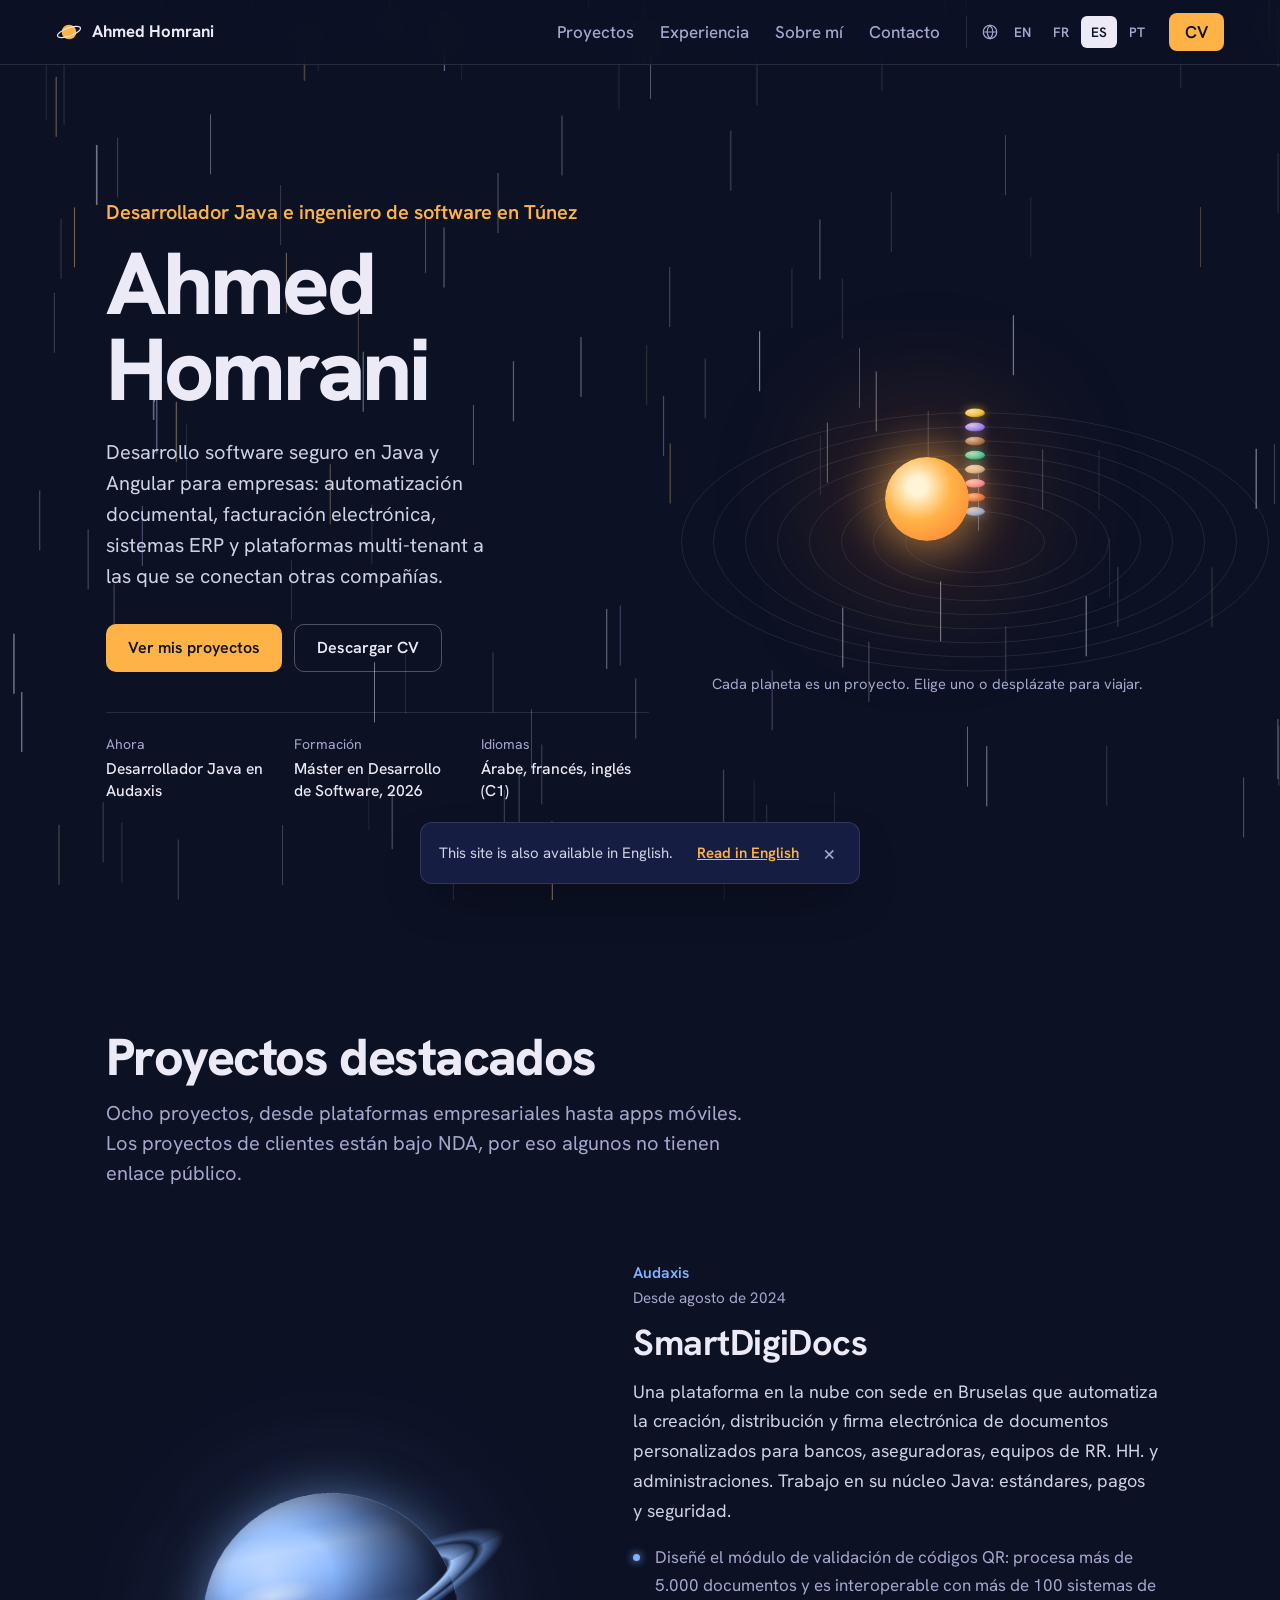
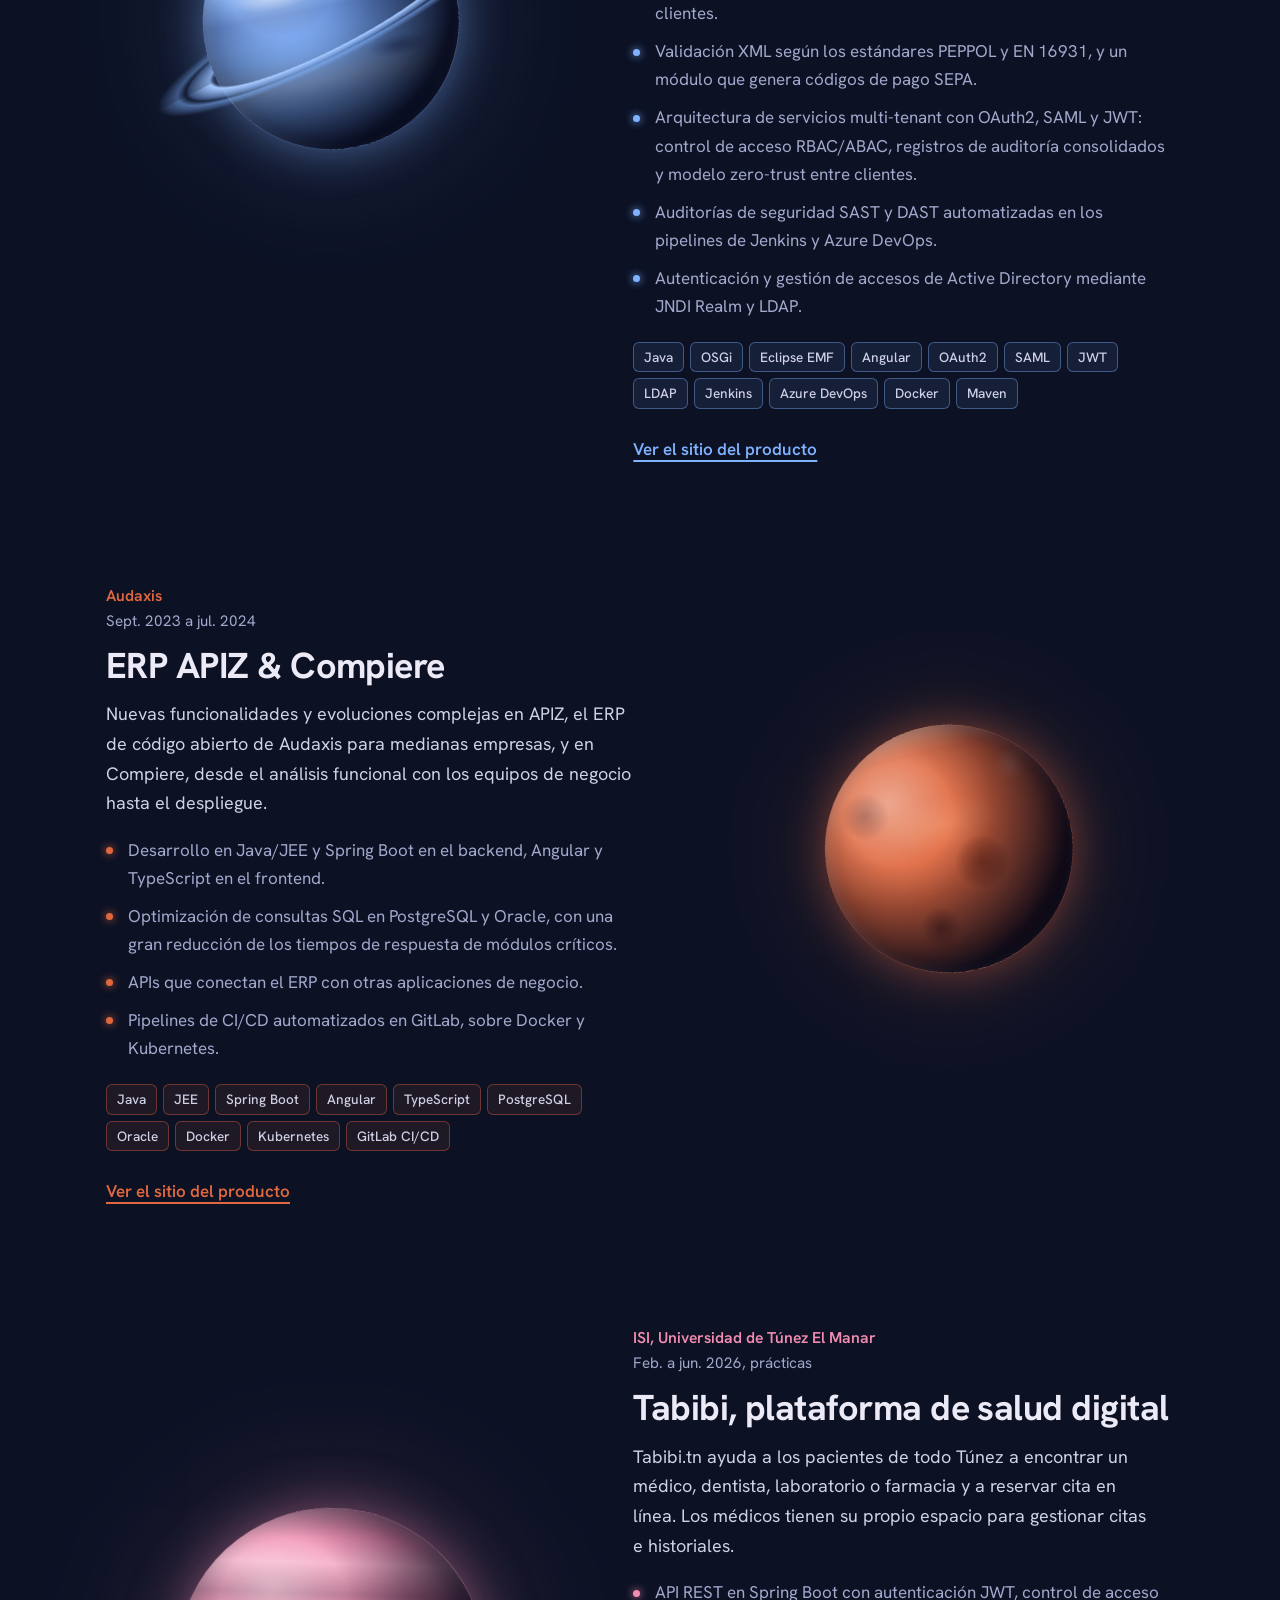
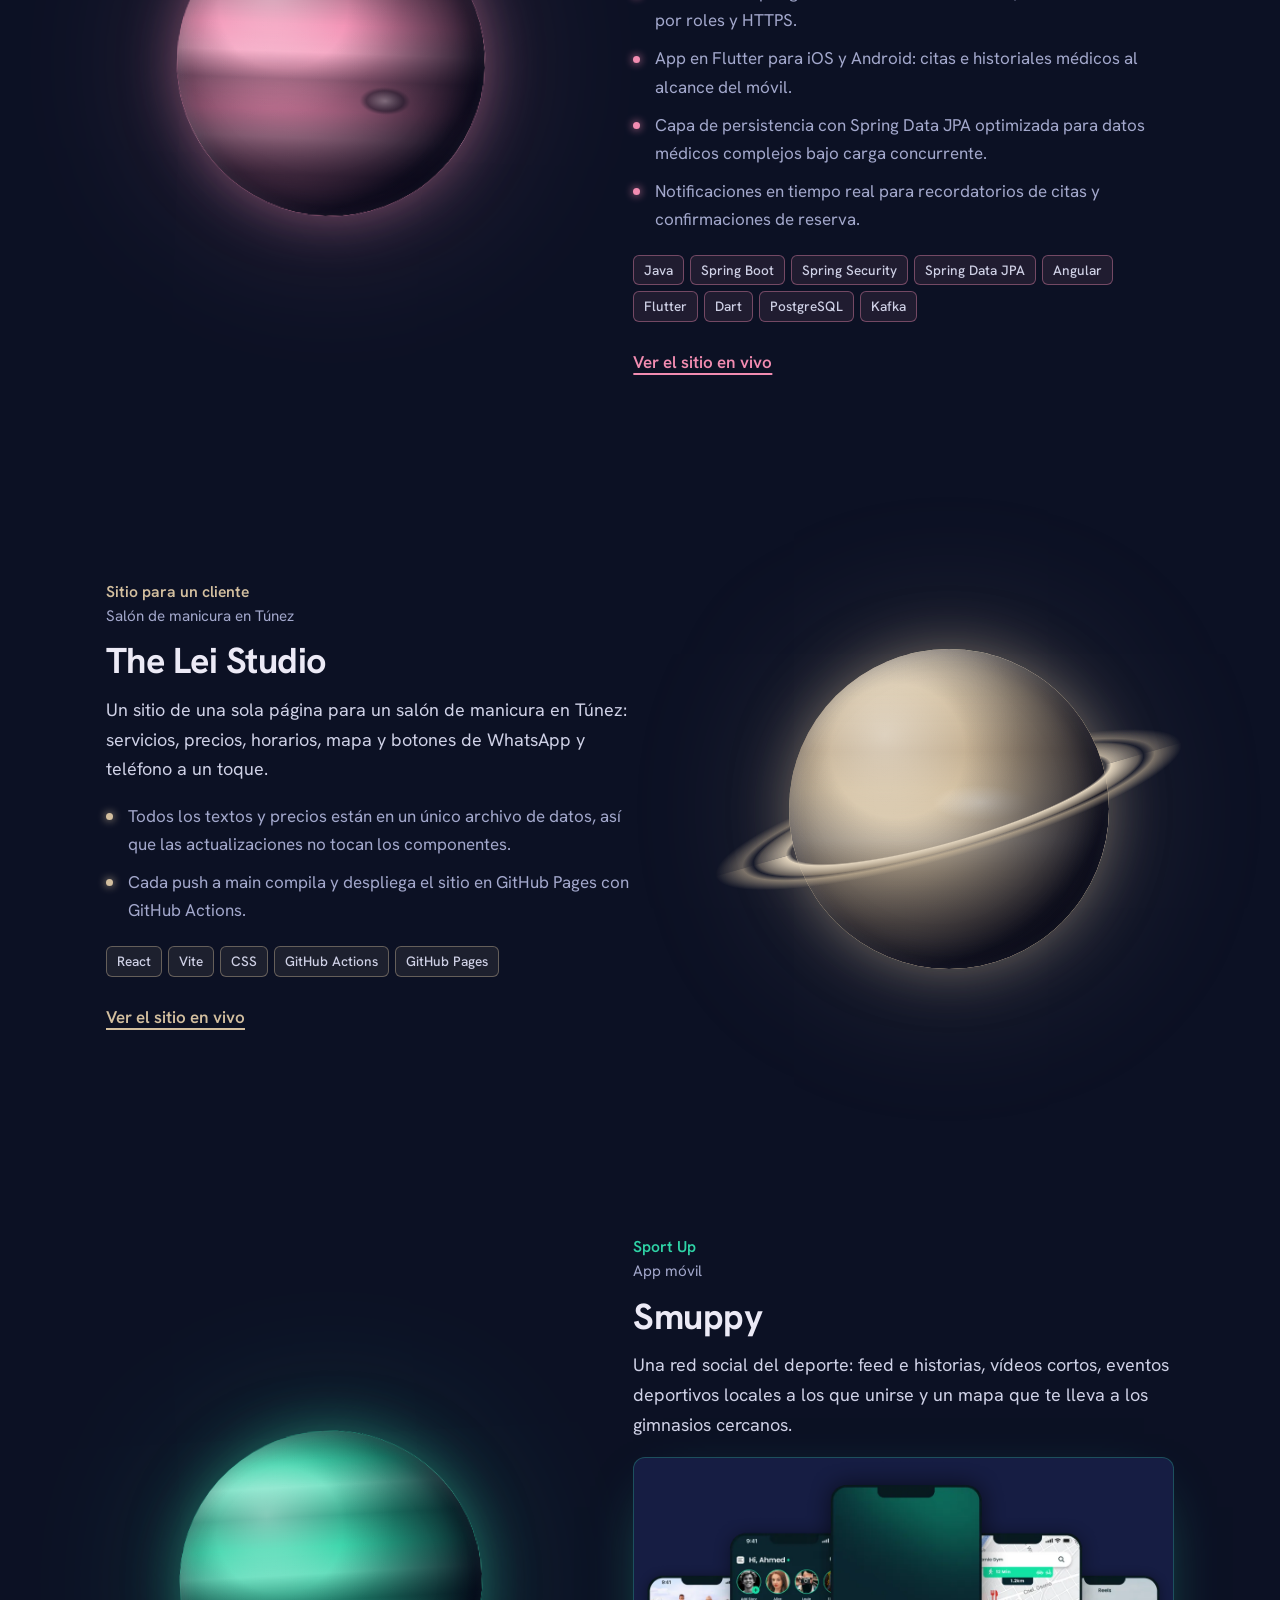
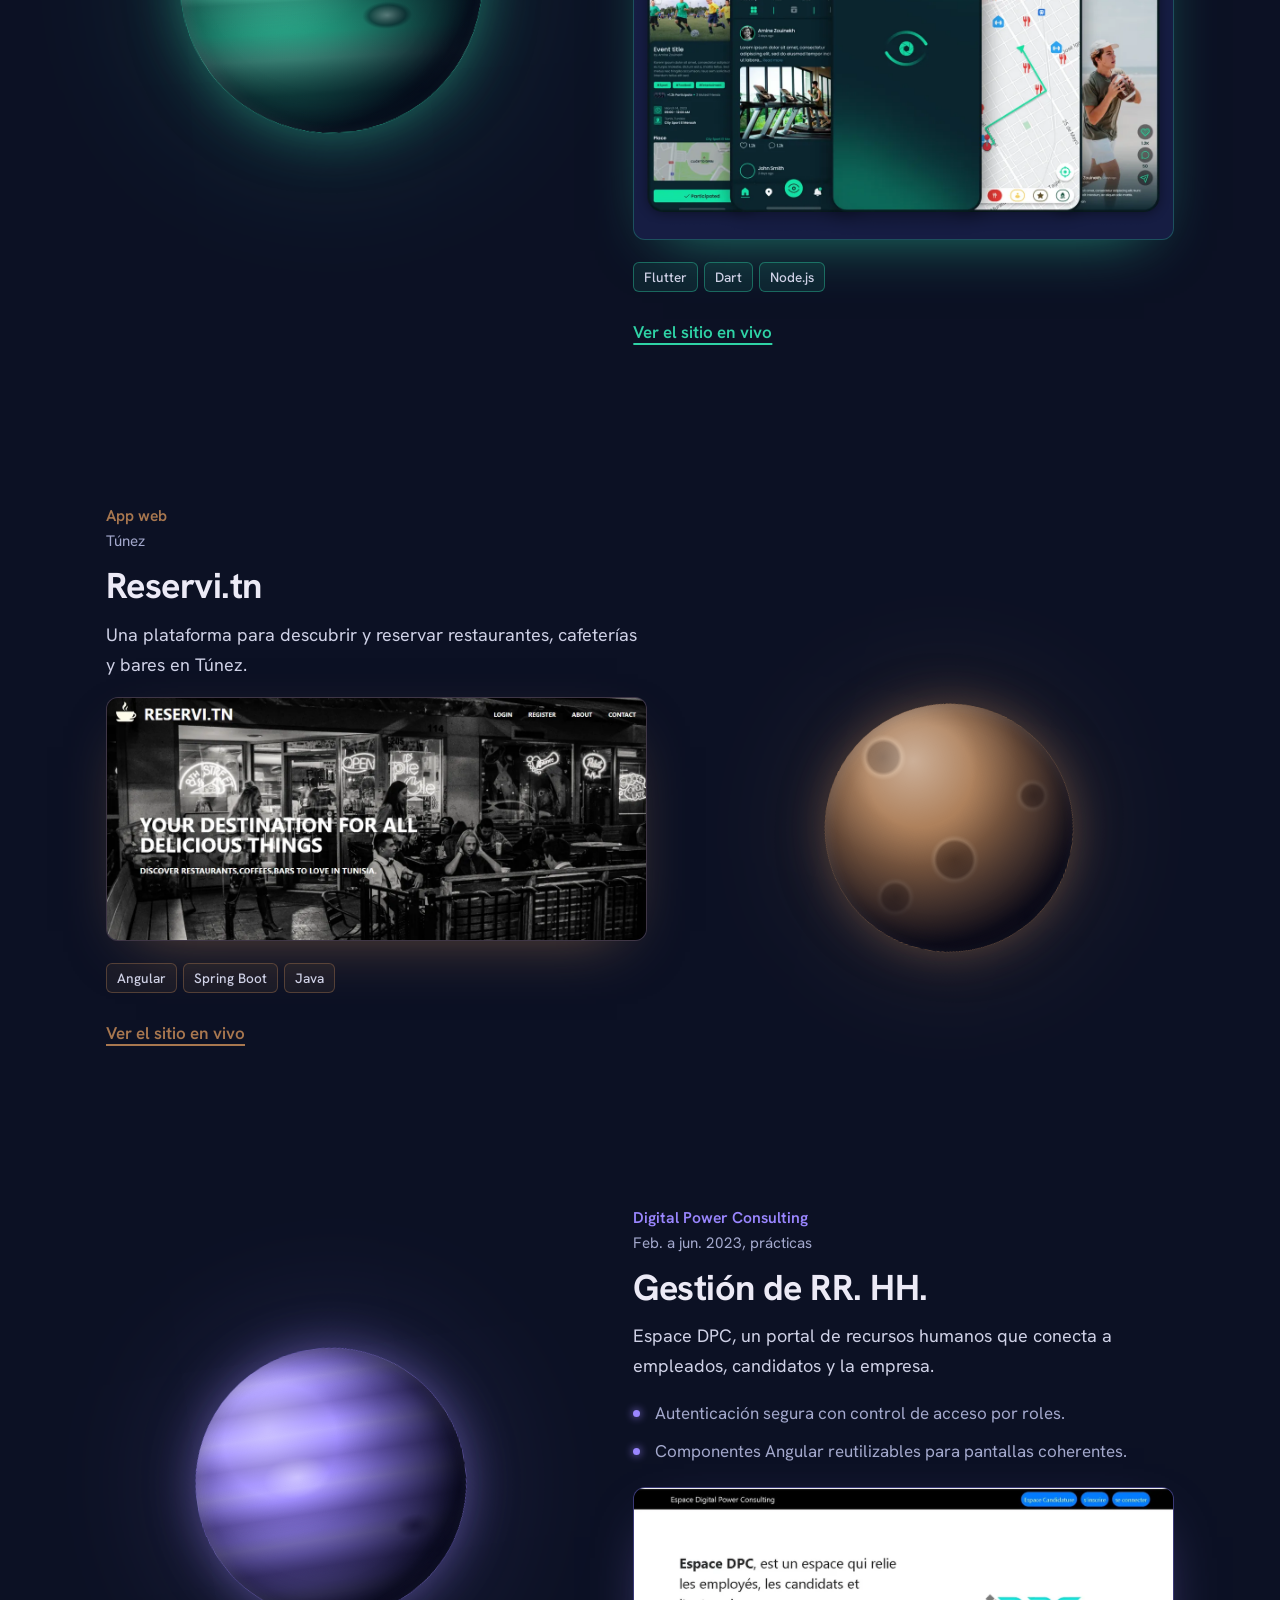
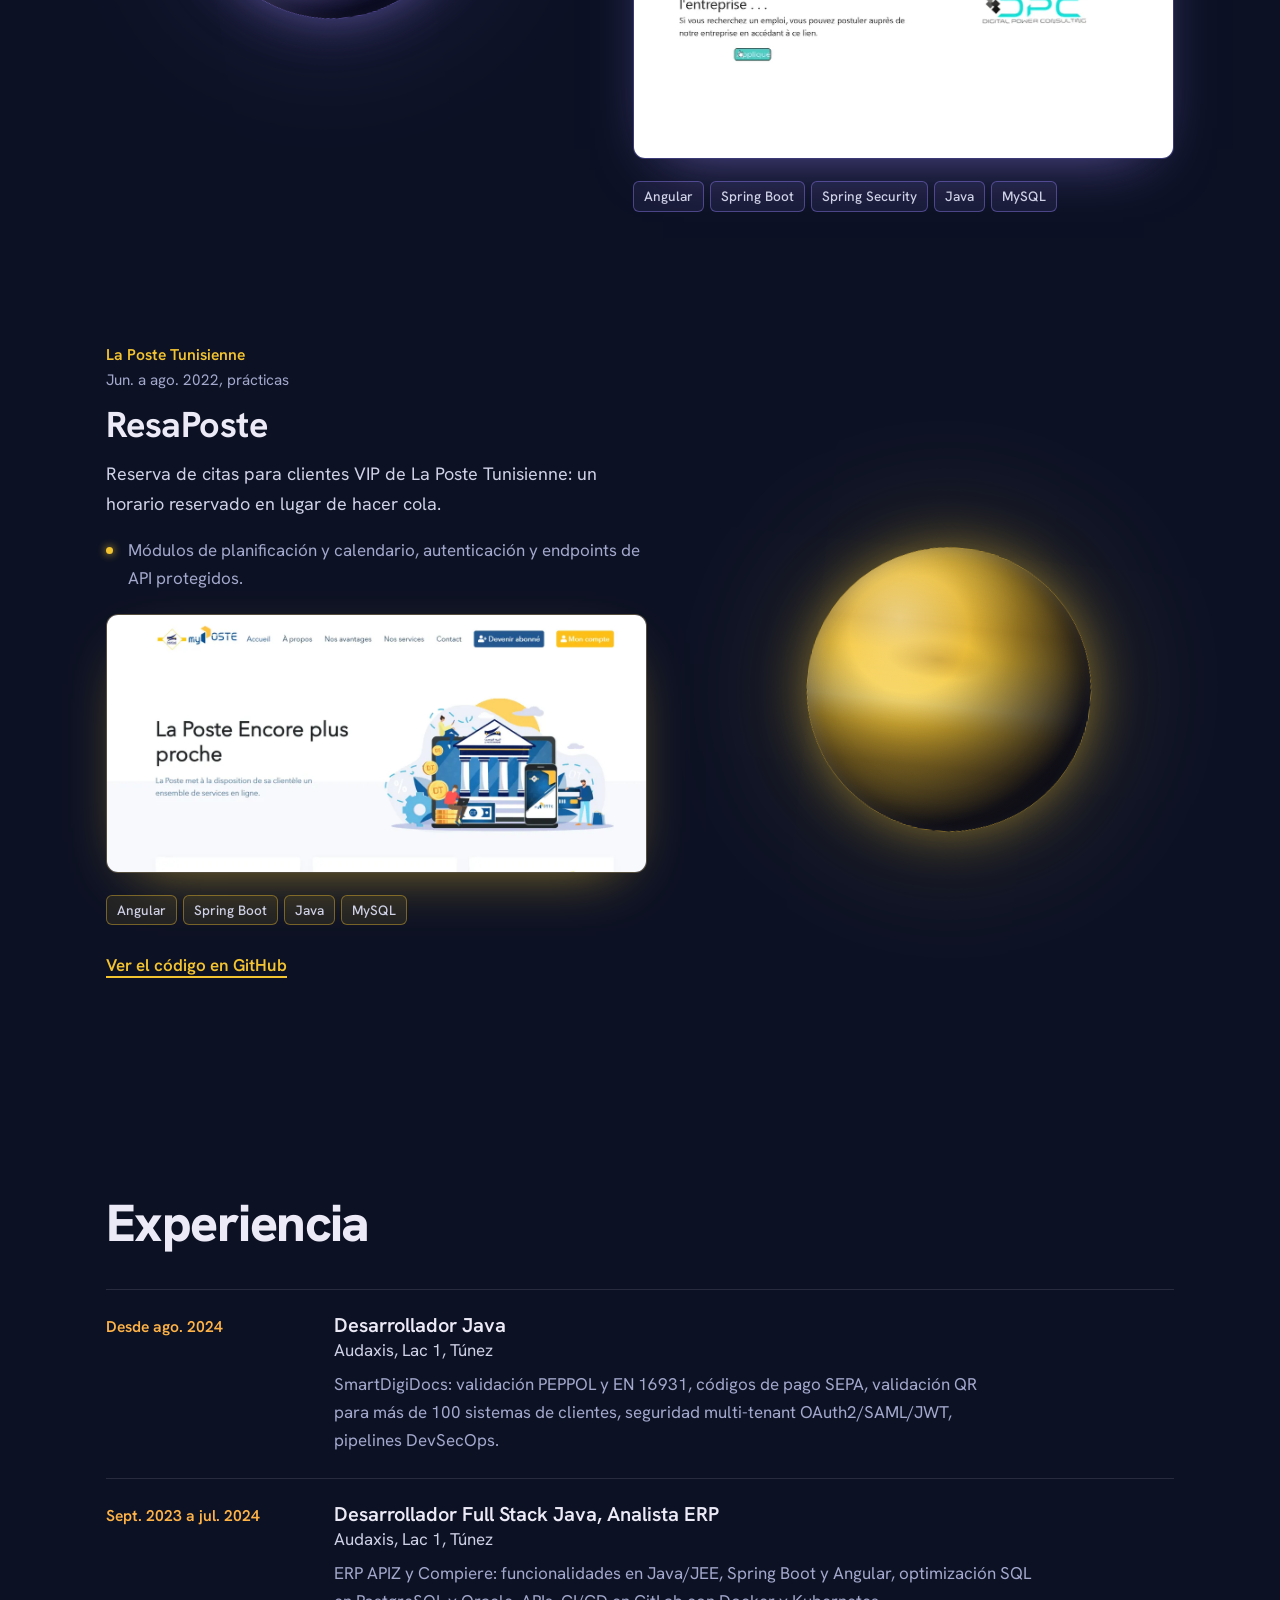
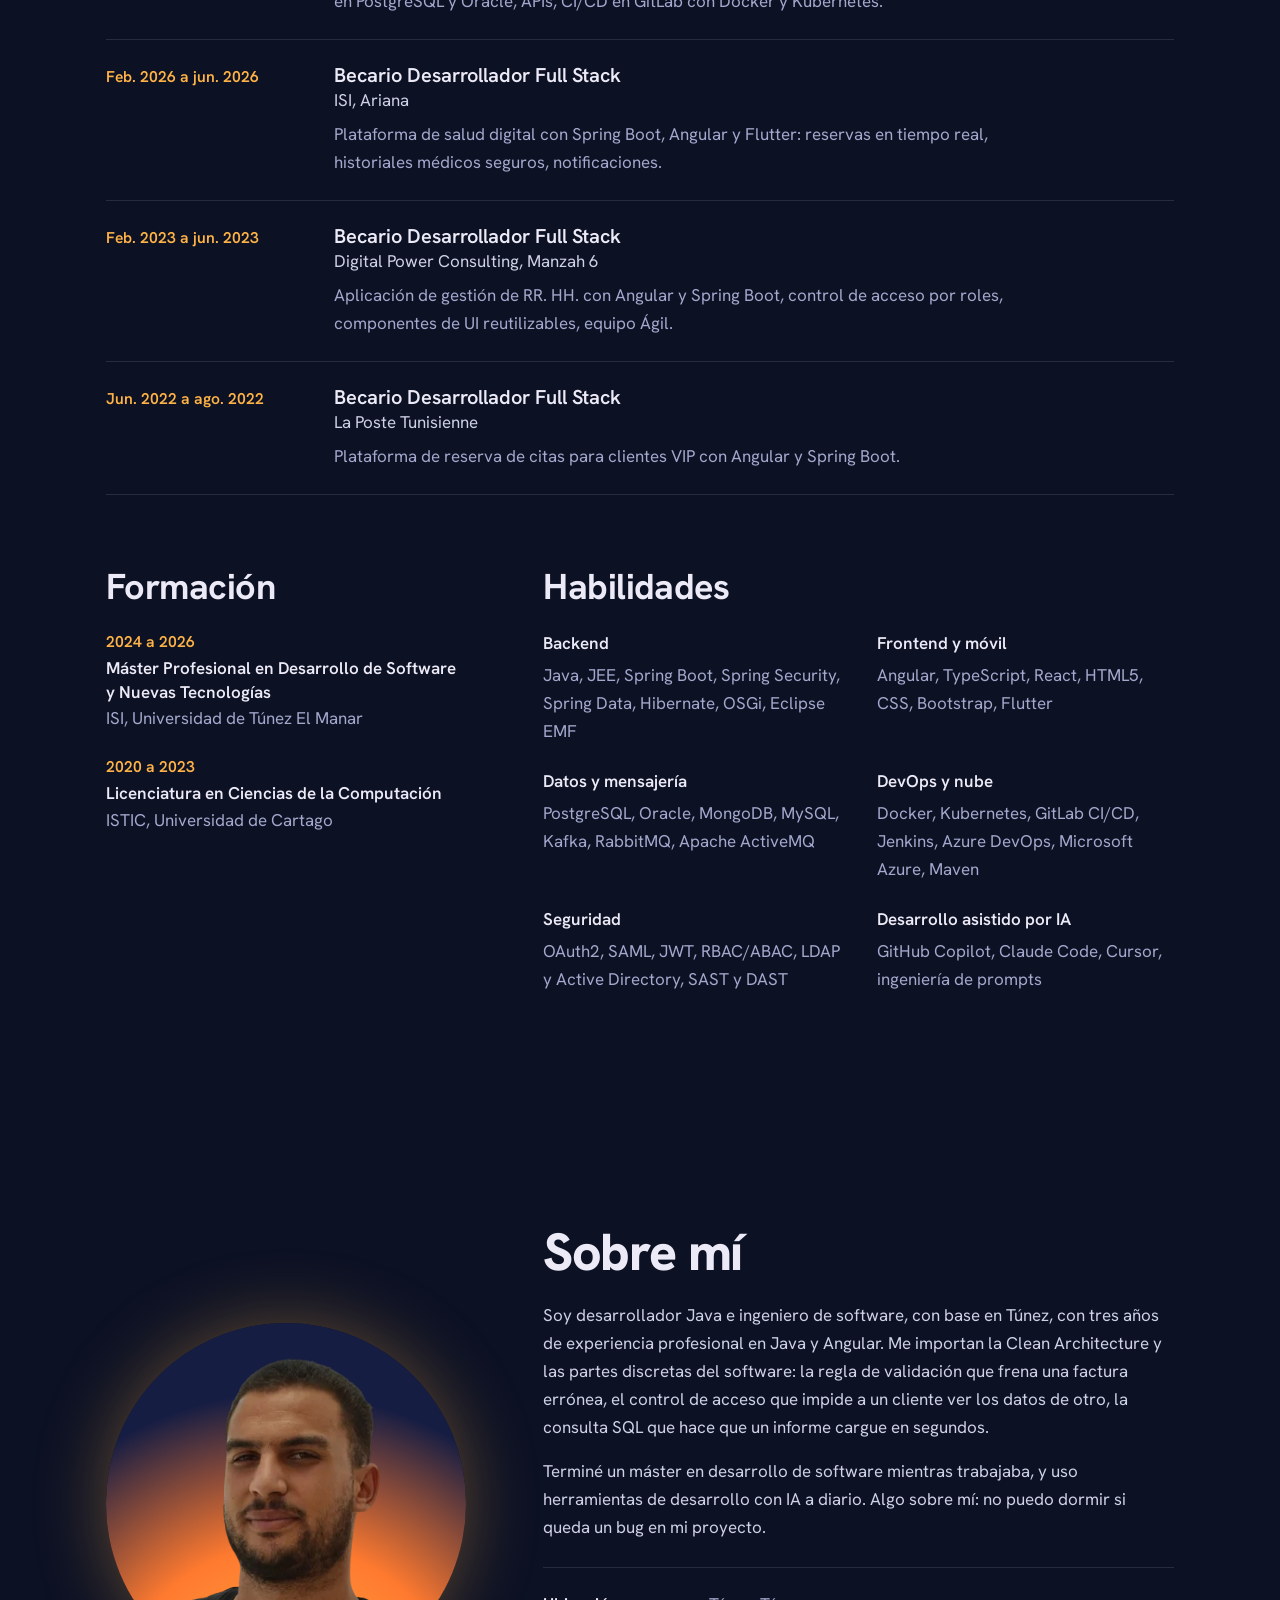
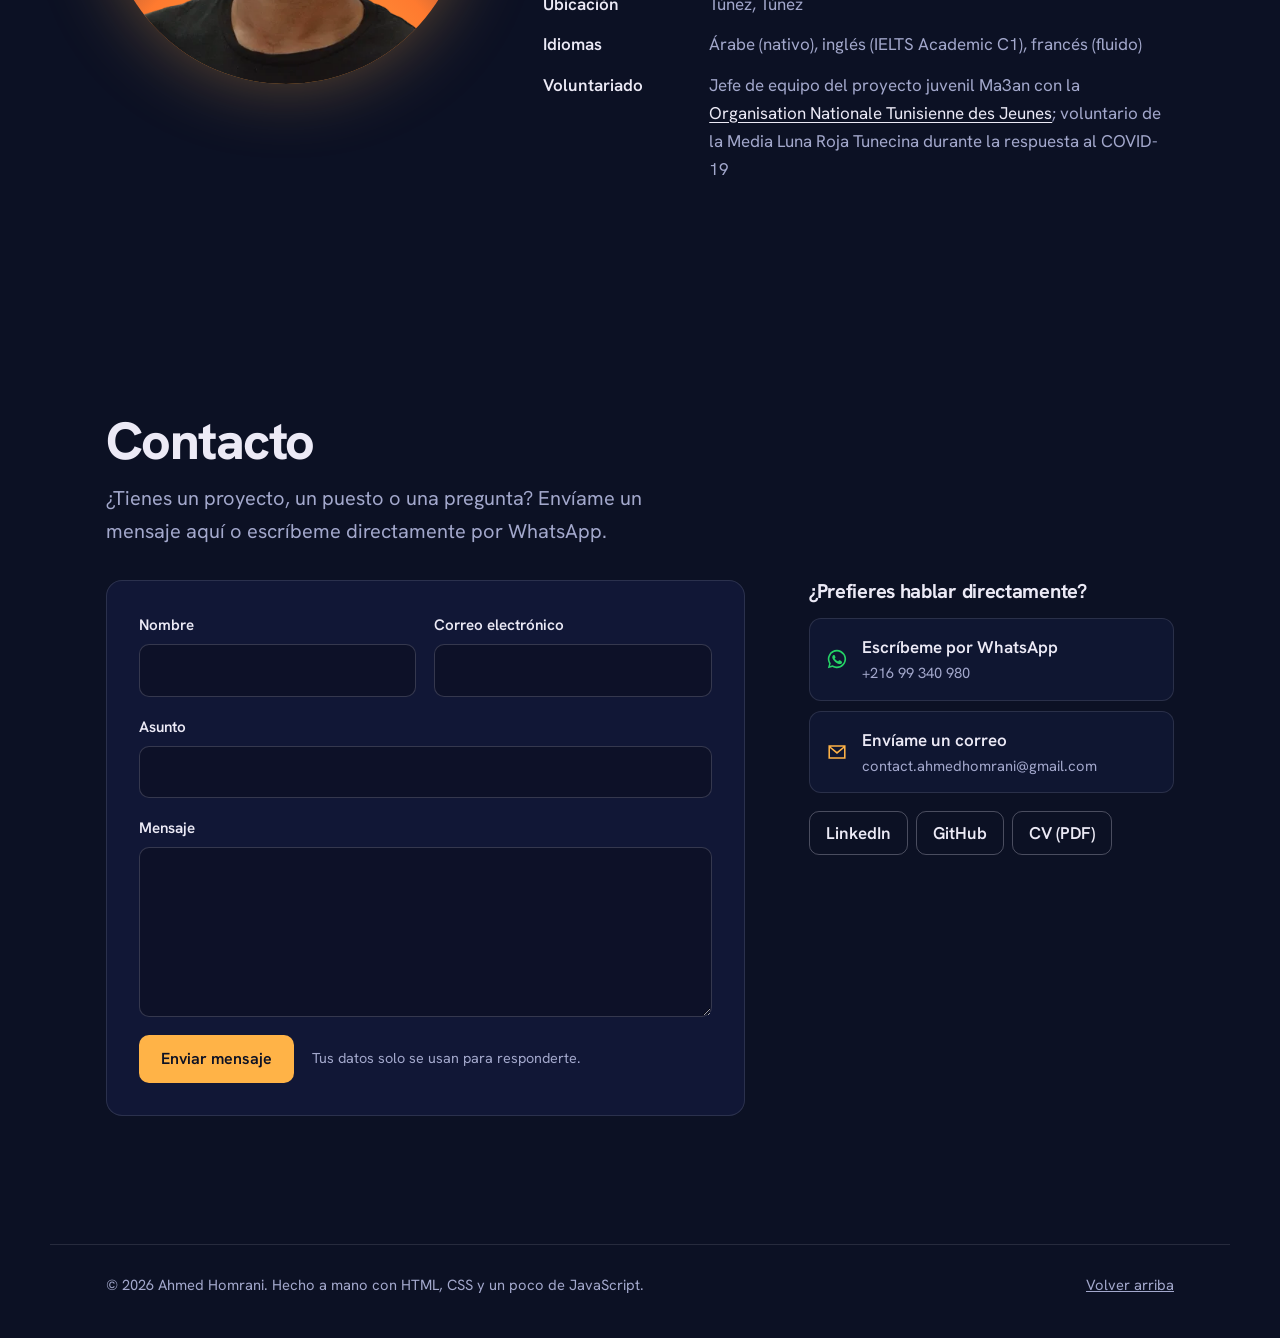
==== commit 9bf076bd: "feat: contact form, WhatsApp, product links, Java developer Tunisia keywords - FormSubmit contact fo" ====
--- a/es/index.html
+++ b/es/index.html
@@ -3,8 +3,8 @@
 <head>
   <meta charset="utf-8">
   <meta name="viewport" content="width=device-width, initial-scale=1, viewport-fit=cover">
-  <title>Ahmed Homrani | Desarrollador Full Stack Java en Túnez</title>
-  <meta name="description" content="Ahmed Homrani, desarrollador full stack Java en Túnez. Spring Boot y Angular: facturación PEPPOL, seguridad multi-tenant, ERP y apps Flutter.">
+  <title>Ahmed Homrani | Desarrollador Java e Ingeniero de Software en Túnez</title>
+  <meta name="description" content="Ahmed Homrani, desarrollador Java e ingeniero de software en Túnez. Spring Boot y Angular: automatización documental, ERP, facturación PEPPOL.">
   <meta name="author" content="Ahmed Homrani">
   <meta name="robots" content="index, follow, max-image-preview:large, max-snippet:-1, max-video-preview:-1">
   <link rel="canonical" href="https://ahmedhomrani.github.io/es/">
@@ -18,8 +18,8 @@
 
   <meta property="og:type" content="profile">
   <meta property="og:site_name" content="Ahmed Homrani">
-  <meta property="og:title" content="Ahmed Homrani | Desarrollador Full Stack Java">
-  <meta property="og:description" content="Desarrollador Java, Spring Boot y Angular en Audaxis. Facturación electrónica, ERP, plataformas multi-tenant seguras y aplicaciones móviles.">
+  <meta property="og:title" content="Ahmed Homrani | Desarrollador Java e Ingeniero de Software, Túnez">
+  <meta property="og:description" content="Desarrollador full stack Java en Audaxis, Túnez. Spring Boot, Angular, automatización documental, ERP, plataformas multi-tenant seguras y apps móviles.">
   <meta property="og:url" content="https://ahmedhomrani.github.io/es/">
   <meta property="og:image" content="https://ahmedhomrani.github.io/assets/img/og-es.png">
   <meta property="og:image:width" content="1200">
@@ -33,8 +33,8 @@
   <meta property="profile:last_name" content="Homrani">
   <meta property="profile:username" content="ahmedhomrani">
   <meta name="twitter:card" content="summary_large_image">
-  <meta name="twitter:title" content="Ahmed Homrani | Desarrollador Full Stack Java">
-  <meta name="twitter:description" content="Desarrollador Java, Spring Boot y Angular en Audaxis. Facturación electrónica, ERP, plataformas multi-tenant seguras y aplicaciones móviles.">
+  <meta name="twitter:title" content="Ahmed Homrani | Desarrollador Java e Ingeniero de Software, Túnez">
+  <meta name="twitter:description" content="Desarrollador full stack Java en Audaxis, Túnez. Spring Boot, Angular, automatización documental, ERP, plataformas multi-tenant seguras y apps móviles.">
   <meta name="twitter:image" content="https://ahmedhomrani.github.io/assets/img/og-es.png">
   <meta name="twitter:image:alt" content="Ahmed Homrani, desarrollador full stack Java, rodeado de planetas que representan sus proyectos">
 
@@ -77,8 +77,8 @@
       "@type": "ProfilePage",
       "@id": "https://ahmedhomrani.github.io/es/#profile",
       "url": "https://ahmedhomrani.github.io/es/",
-      "name": "Ahmed Homrani | Desarrollador Full Stack Java en Túnez",
-      "description": "Ahmed Homrani, desarrollador full stack Java en Túnez. Spring Boot y Angular: facturación PEPPOL, seguridad multi-tenant, ERP y apps Flutter.",
+      "name": "Ahmed Homrani | Desarrollador Java e Ingeniero de Software en Túnez",
+      "description": "Ahmed Homrani, desarrollador Java e ingeniero de software en Túnez. Spring Boot y Angular: automatización documental, ERP, facturación PEPPOL.",
       "inLanguage": "es",
       "isPartOf": {
         "@id": "https://ahmedhomrani.github.io/#website"
@@ -97,10 +97,41 @@
       "url": "https://ahmedhomrani.github.io/",
       "image": "https://ahmedhomrani.github.io/assets/img/ahmed-homrani.webp",
       "email": "mailto:contact.ahmedhomrani@gmail.com",
-      "jobTitle": "Desarrollador Full Stack Java",
+      "telephone": "+21699340980",
+      "jobTitle": [
+        "Desarrollador Full Stack Java",
+        "Ingeniero de software"
+      ],
+      "hasOccupation": {
+        "@type": "Occupation",
+        "name": "Ingeniero de software",
+        "occupationLocation": {
+          "@type": "Country",
+          "name": "Tunisia"
+        },
+        "skills": "Java, Spring Boot, Angular, OSGi, PEPPOL, OAuth2, PostgreSQL, Docker, Kubernetes, Flutter"
+      },
+      "contactPoint": {
+        "@type": "ContactPoint",
+        "contactType": "professional inquiries",
+        "email": "contact.ahmedhomrani@gmail.com",
+        "telephone": "+21699340980",
+        "availableLanguage": [
+          "ar",
+          "fr",
+          "en"
+        ],
+        "url": "https://wa.me/21699340980"
+      },
       "worksFor": {
         "@type": "Organization",
-        "name": "Audaxis"
+        "name": "Audaxis",
+        "url": "https://www.apiz-erp.com/"
+      },
+      "memberOf": {
+        "@type": "Organization",
+        "name": "Organisation Nationale Tunisienne des Jeunes (ONTJ)",
+        "url": "https://jamaity.org/association/organisation-national-tunisienne-des-jeunes/"
       },
       "alumniOf": [
         {
@@ -179,8 +210,8 @@
           "item": {
             "@type": "SoftwareApplication",
             "name": "SmartDigiDocs",
-            "description": "Una plataforma documental para facturación electrónica y pagos: validación de estándares, aislamiento entre clientes e interoperabilidad con sus sistemas.",
-            "url": "https://ahmedhomrani.github.io/es/#smartdigidocs",
+            "description": "Una plataforma en la nube con sede en Bruselas que automatiza la creación, distribución y firma electrónica de documentos personalizados para bancos, aseguradoras, equipos de RR. HH. y administraciones. Trabajo en su núcleo Java: estándares, pagos y seguridad.",
+            "url": "https://www.smartdigidocs.com/",
             "creator": {
               "@id": "https://ahmedhomrani.github.io/#person"
             },
@@ -196,8 +227,8 @@
           "item": {
             "@type": "SoftwareApplication",
             "name": "ERP APIZ & Compiere",
-            "description": "Nuevas funcionalidades y evoluciones complejas en dos productos ERP, desde el análisis funcional con los equipos de negocio hasta el despliegue.",
-            "url": "https://ahmedhomrani.github.io/es/#erp",
+            "description": "Nuevas funcionalidades y evoluciones complejas en APIZ, el ERP de código abierto de Audaxis para medianas empresas, y en Compiere, desde el análisis funcional con los equipos de negocio hasta el despliegue.",
+            "url": "https://www.apiz-erp.com/",
             "creator": {
               "@id": "https://ahmedhomrani.github.io/#person"
             },
@@ -211,10 +242,10 @@
           "@type": "ListItem",
           "position": 3,
           "item": {
-            "@type": "SoftwareApplication",
-            "name": "Plataforma de salud digital",
-            "description": "Los pacientes encuentran un médico, reservan una cita en tiempo real y guardan su historial médico en un único lugar seguro.",
-            "url": "https://ahmedhomrani.github.io/es/#health",
+            "@type": "WebApplication",
+            "name": "Tabibi, plataforma de salud digital",
+            "description": "Tabibi.tn ayuda a los pacientes de todo Túnez a encontrar un médico, dentista, laboratorio o farmacia y a reservar cita en línea. Los médicos tienen su propio espacio para gestionar citas e historiales.",
+            "url": "https://tabibi.tn/",
             "creator": {
               "@id": "https://ahmedhomrani.github.io/#person"
             },
@@ -246,7 +277,7 @@
             "@type": "MobileApplication",
             "name": "Smuppy",
             "description": "Una red social del deporte: feed e historias, vídeos cortos, eventos deportivos locales a los que unirse y un mapa que te lleva a los gimnasios cercanos.",
-            "url": "https://smuppy-inc.com/",
+            "url": "https://www.smuppy.com/",
             "creator": {
               "@id": "https://ahmedhomrani.github.io/#person"
             },
@@ -359,9 +390,9 @@
   <main id="main">
     <section class="hero" aria-labelledby="hero-title">
       <div class="hero-copy">
-        <p class="hero-kicker">Desarrollador full stack Java, Túnez</p>
+        <p class="hero-kicker">Desarrollador Java e ingeniero de software en Túnez</p>
         <h1 id="hero-title">Ahmed Homrani</h1>
-        <p class="lede">Desarrollo software seguro en Java y Angular para empresas: facturación electrónica, sistemas ERP y plataformas multi-tenant a las que se conectan otras compañías.</p>
+        <p class="lede">Desarrollo software seguro en Java y Angular para empresas: automatización documental, facturación electrónica, sistemas ERP y plataformas multi-tenant a las que se conectan otras compañías.</p>
         <div class="cta">
           <a class="btn btn-sun" href="#work">Ver mis proyectos</a>
           <a class="btn btn-ghost" href="/assets/cv/ahmed-homrani-cv-es.pdf" download>Descargar CV</a>
@@ -378,7 +409,7 @@
         <div class="orbits">
           <div class="orbit" style="--r:70px;--t:13s;--d:-3s;--a:40deg"><a class="moon" href="#smartdigidocs" style="--c:#7fb2ff"><span>SmartDigiDocs</span></a></div>
           <div class="orbit" style="--r:102px;--t:18s;--d:-11s;--a:160deg"><a class="moon" href="#erp" style="--c:#e0683f"><span>ERP APIZ &amp; Compiere</span></a></div>
-          <div class="orbit" style="--r:134px;--t:24s;--d:-6s;--a:280deg"><a class="moon" href="#health" style="--c:#f28cb1"><span>Plataforma de salud digital</span></a></div>
+          <div class="orbit" style="--r:134px;--t:24s;--d:-6s;--a:280deg"><a class="moon" href="#health" style="--c:#f28cb1"><span>Tabibi, plataforma de salud digital</span></a></div>
           <div class="orbit" style="--r:166px;--t:31s;--d:-22s;--a:100deg"><a class="moon" href="#lei" style="--c:#d3bf9f"><span>The Lei Studio</span></a></div>
           <div class="orbit" style="--r:198px;--t:39s;--d:-30s;--a:220deg"><a class="moon" href="#smuppy" style="--c:#2fd3a6"><span>Smuppy</span></a></div>
           <div class="orbit" style="--r:230px;--t:48s;--d:-9s;--a:340deg"><a class="moon" href="#reservi" style="--c:#a8774f"><span>Reservi.tn</span></a></div>
@@ -403,7 +434,7 @@
           <p class="where">Audaxis</p>
           <p class="when">Desde agosto de 2024</p>
           <h3 id="smartdigidocs-title">SmartDigiDocs</h3>
-          <p class="summary">Una plataforma documental para facturación electrónica y pagos: validación de estándares, aislamiento entre clientes e interoperabilidad con sus sistemas.</p>
+          <p class="summary">Una plataforma en la nube con sede en Bruselas que automatiza la creación, distribución y firma electrónica de documentos personalizados para bancos, aseguradoras, equipos de RR. HH. y administraciones. Trabajo en su núcleo Java: estándares, pagos y seguridad.</p>
           <ul class="points">
             <li>Diseñé el módulo de validación de códigos QR: procesa más de 5.000 documentos y es interoperable con más de 100 sistemas de clientes.</li>
             <li>Validación XML según los estándares PEPPOL y EN 16931, y un módulo que genera códigos de pago SEPA.</li>
@@ -414,6 +445,7 @@
           <ul class="stack" aria-label="Tecnologías">
             <li>Java</li><li>OSGi</li><li>Eclipse EMF</li><li>Angular</li><li>OAuth2</li><li>SAML</li><li>JWT</li><li>LDAP</li><li>Jenkins</li><li>Azure DevOps</li><li>Docker</li><li>Maven</li>
           </ul>
+          <p class="links"><a href="https://www.smartdigidocs.com/" target="_blank" rel="noopener">Ver el sitio del producto<span class="sr"> (se abre en una pestaña nueva)</span></a></p>
         </div>
       </article>
 
@@ -425,7 +457,7 @@
           <p class="where">Audaxis</p>
           <p class="when">Sept. 2023 a jul. 2024</p>
           <h3 id="erp-title">ERP APIZ &amp; Compiere</h3>
-          <p class="summary">Nuevas funcionalidades y evoluciones complejas en dos productos ERP, desde el análisis funcional con los equipos de negocio hasta el despliegue.</p>
+          <p class="summary">Nuevas funcionalidades y evoluciones complejas en APIZ, el ERP de código abierto de Audaxis para medianas empresas, y en Compiere, desde el análisis funcional con los equipos de negocio hasta el despliegue.</p>
           <ul class="points">
             <li>Desarrollo en Java/JEE y Spring Boot en el backend, Angular y TypeScript en el frontend.</li>
             <li>Optimización de consultas SQL en PostgreSQL y Oracle, con una gran reducción de los tiempos de respuesta de módulos críticos.</li>
@@ -435,6 +467,7 @@
           <ul class="stack" aria-label="Tecnologías">
             <li>Java</li><li>JEE</li><li>Spring Boot</li><li>Angular</li><li>TypeScript</li><li>PostgreSQL</li><li>Oracle</li><li>Docker</li><li>Kubernetes</li><li>GitLab CI/CD</li>
           </ul>
+          <p class="links"><a href="https://www.apiz-erp.com/" target="_blank" rel="noopener">Ver el sitio del producto<span class="sr"> (se abre en una pestaña nueva)</span></a></p>
         </div>
       </article>
 
@@ -445,8 +478,8 @@
         <div class="world-info">
           <p class="where">ISI, Universidad de Túnez El Manar</p>
           <p class="when">Feb. a jun. 2026, prácticas</p>
-          <h3 id="health-title">Plataforma de salud digital</h3>
-          <p class="summary">Los pacientes encuentran un médico, reservan una cita en tiempo real y guardan su historial médico en un único lugar seguro.</p>
+          <h3 id="health-title">Tabibi, plataforma de salud digital</h3>
+          <p class="summary">Tabibi.tn ayuda a los pacientes de todo Túnez a encontrar un médico, dentista, laboratorio o farmacia y a reservar cita en línea. Los médicos tienen su propio espacio para gestionar citas e historiales.</p>
           <ul class="points">
             <li>API REST en Spring Boot con autenticación JWT, control de acceso por roles y HTTPS.</li>
             <li>App en Flutter para iOS y Android: citas e historiales médicos al alcance del móvil.</li>
@@ -456,6 +489,7 @@
           <ul class="stack" aria-label="Tecnologías">
             <li>Java</li><li>Spring Boot</li><li>Spring Security</li><li>Spring Data JPA</li><li>Angular</li><li>Flutter</li><li>Dart</li><li>PostgreSQL</li><li>Kafka</li>
           </ul>
+          <p class="links"><a href="https://tabibi.tn/" target="_blank" rel="noopener">Ver el sitio en vivo<span class="sr"> (se abre en una pestaña nueva)</span></a></p>
         </div>
       </article>
 
@@ -494,7 +528,7 @@
           <ul class="stack" aria-label="Tecnologías">
             <li>Flutter</li><li>Dart</li><li>Node.js</li>
           </ul>
-          <p class="links"><a href="https://smuppy-inc.com/" target="_blank" rel="noopener">Ver el sitio en vivo<span class="sr"> (se abre en una pestaña nueva)</span></a></p>
+          <p class="links"><a href="https://www.smuppy.com/" target="_blank" rel="noopener">Ver el sitio en vivo<span class="sr"> (se abre en una pestaña nueva)</span></a></p>
         </div>
       </article>
 
@@ -638,25 +672,76 @@
       </figure>
       <div class="about-copy">
         <h2 id="about-title">Sobre mí</h2>
-        <p>Soy desarrollador full stack, de Túnez, con tres años de experiencia profesional en Java y Angular. Me importan la Clean Architecture y las partes discretas del software: la regla de validación que frena una factura errónea, el control de acceso que impide a un cliente ver los datos de otro, la consulta SQL que hace que un informe cargue en segundos.</p>
+        <p>Soy desarrollador Java e ingeniero de software, con base en Túnez, con tres años de experiencia profesional en Java y Angular. Me importan la Clean Architecture y las partes discretas del software: la regla de validación que frena una factura errónea, el control de acceso que impide a un cliente ver los datos de otro, la consulta SQL que hace que un informe cargue en segundos.</p>
         <p>Terminé un máster en desarrollo de software mientras trabajaba, y uso herramientas de desarrollo con IA a diario. Algo sobre mí: no puedo dormir si queda un bug en mi proyecto.</p>
         <dl class="facts">
           <div><dt>Ubicación</dt><dd>Túnez, Túnez</dd></div>
           <div><dt>Idiomas</dt><dd>Árabe (nativo), inglés (IELTS Academic C1), francés (fluido)</dd></div>
-          <div><dt>Voluntariado</dt><dd>Jefe de equipo del proyecto juvenil Ma3an con la Organisation Nationale Tunisienne des Jeunes; voluntario de la Media Luna Roja Tunecina durante la respuesta al COVID-19</dd></div>
+          <div><dt>Voluntariado</dt><dd>Jefe de equipo del proyecto juvenil Ma3an con la <a href="https://jamaity.org/association/organisation-national-tunisienne-des-jeunes/" target="_blank" rel="noopener">Organisation Nationale Tunisienne des Jeunes</a>; voluntario de la Media Luna Roja Tunecina durante la respuesta al COVID-19</dd></div>
         </dl>
       </div>
     </section>
 
     <section class="contact" id="contact" aria-labelledby="contact-title">
-      <h2 id="contact-title">Contacto</h2>
-      <p>¿Tienes un proyecto o un puesto en mente? El correo es la forma más rápida de contactarme.</p>
-      <a class="mail" href="mailto:contact.ahmedhomrani@gmail.com">contact.ahmedhomrani@gmail.com</a>
-      <ul class="socials">
-        <li><a href="https://www.linkedin.com/in/ahmed-homrani" target="_blank" rel="me noopener">LinkedIn</a></li>
-        <li><a href="https://github.com/ahmedhomrani" target="_blank" rel="me noopener">GitHub</a></li>
-        <li><a href="/assets/cv/ahmed-homrani-cv-es.pdf" download>CV (PDF)</a></li>
-      </ul>
+      <header class="contact-head">
+        <h2 id="contact-title">Contacto</h2>
+        <p>¿Tienes un proyecto, un puesto o una pregunta? Envíame un mensaje aquí o escríbeme directamente por WhatsApp.</p>
+      </header>
+
+      <div class="contact-grid">
+        <form class="form" id="contact-form" method="POST" novalidate
+              action="https://formsubmit.co/contact.ahmedhomrani@gmail.com"
+              data-ajax="https://formsubmit.co/ajax/contact.ahmedhomrani@gmail.com">
+          <div class="field-row">
+            <div class="field">
+              <label for="f-name">Nombre</label>
+              <input id="f-name" name="name" type="text" autocomplete="name" required maxlength="120">
+            </div>
+            <div class="field">
+              <label for="f-email">Correo electrónico</label>
+              <input id="f-email" name="email" type="email" autocomplete="email" required maxlength="200" inputmode="email">
+            </div>
+          </div>
+          <div class="field">
+            <label for="f-subject">Asunto</label>
+            <input id="f-subject" name="subject" type="text" required maxlength="160">
+          </div>
+          <div class="field">
+            <label for="f-message">Mensaje</label>
+            <textarea id="f-message" name="message" rows="6" required maxlength="5000"></textarea>
+          </div>
+          <!-- FormSubmit settings -->
+          <input type="hidden" name="_subject" value="Nuevo mensaje desde tu portfolio (ES)">
+          <input type="hidden" name="_template" value="table">
+          <input type="hidden" name="_next" value="https://ahmedhomrani.github.io/es/?sent=1#contact">
+          <input type="hidden" name="language" value="es">
+          <div class="hp" aria-hidden="true"><label>Leave empty<input type="text" name="_honey" tabindex="-1" autocomplete="off"></label></div>
+
+          <div class="form-foot">
+            <button class="btn btn-sun" type="submit" data-label="Enviar mensaje" data-sending="Enviando…">Enviar mensaje</button>
+            <p class="form-note">Tus datos solo se usan para responderte.</p>
+          </div>
+          <p class="form-status" id="form-status" role="status" aria-live="polite" tabindex="-1"
+             data-ok="Gracias, tu mensaje está en camino. Te responderé al correo que indicaste." data-err="No se pudo enviar el mensaje. Escríbeme directamente a contact.ahmedhomrani@gmail.com." data-invalid="Rellena todos los campos con un correo electrónico válido."></p>
+        </form>
+
+        <aside class="direct" aria-labelledby="direct-title">
+          <h3 id="direct-title">¿Prefieres hablar directamente?</h3>
+          <a class="direct-link direct-wa" href="https://wa.me/21699340980?text=Hola%20Ahmed%2C%20te%20escribo%20desde%20tu%20sitio%20web%20%28ahmedhomrani.github.io/es%29." target="_blank" rel="noopener">
+            <svg viewBox="0 0 24 24" width="22" height="22" aria-hidden="true"><path fill="currentColor" d="M12 2a10 10 0 0 0-8.6 15.1L2 22l5-1.3A10 10 0 1 0 12 2zm0 18.2c-1.5 0-3-.4-4.3-1.2l-.3-.2-3 .8.8-2.9-.2-.3A8.2 8.2 0 1 1 12 20.2zm4.5-6.1c-.2-.1-1.5-.7-1.7-.8-.2-.1-.4-.1-.6.1l-.8 1c-.1.2-.3.2-.5.1a6.7 6.7 0 0 1-3.3-2.9c-.2-.4.2-.4.7-1.3.1-.2 0-.3 0-.4l-.8-1.8c-.2-.5-.4-.4-.6-.4h-.5a1 1 0 0 0-.7.3 3 3 0 0 0-.9 2.2 5.2 5.2 0 0 0 1.1 2.7 11.8 11.8 0 0 0 4.5 4c1.7.7 2.3.8 3.2.6.5-.1 1.5-.6 1.7-1.2.2-.6.2-1.1.2-1.2-.1-.1-.3-.2-.5-.3z"/></svg>
+            <span><strong>Escríbeme por WhatsApp</strong><span class="direct-sub">+216 99 340 980</span></span>
+          </a>
+          <a class="direct-link" href="mailto:contact.ahmedhomrani@gmail.com">
+            <svg viewBox="0 0 24 24" width="22" height="22" aria-hidden="true"><path fill="none" stroke="currentColor" stroke-width="1.7" d="M3.5 5.5h17v13h-17z M3.5 6l8.5 7 8.5-7"/></svg>
+            <span><strong>Envíame un correo</strong><span class="direct-sub">contact.ahmedhomrani@gmail.com</span></span>
+          </a>
+          <ul class="socials">
+            <li><a href="https://www.linkedin.com/in/ahmed-homrani" target="_blank" rel="me noopener">LinkedIn</a></li>
+            <li><a href="https://github.com/ahmedhomrani" target="_blank" rel="me noopener">GitHub</a></li>
+            <li><a href="/assets/cv/ahmed-homrani-cv-es.pdf" download>CV (PDF)</a></li>
+          </ul>
+        </aside>
+      </div>
     </section>
   </main>
 
--- a/assets/css/main.css
+++ b/assets/css/main.css
@@ -436,25 +436,57 @@
 }
 
 /* ---------- Contact ---------- */
-.contact {
-  max-width: var(--max); margin: 0 auto; padding: clamp(72px, 11vw, 150px) var(--gutter);
-  text-align: center; display: grid; justify-items: center; gap: 16px;
-}
-.contact h2 { font-size: var(--t-xl); font-weight: 800; letter-spacing: -.03em; }
-.contact > p { color: var(--dust); font-size: var(--t-md); max-width: 46ch; }
-.mail {
-  font-family: var(--f-display); font-weight: 700; font-size: clamp(1.15rem, .6rem + 2.4vw, 2.1rem);
-  color: var(--sun); text-decoration: none; overflow-wrap: anywhere;
-  background: linear-gradient(var(--sun), var(--sun)) 0 100% / 0 2px no-repeat;
-  transition: background-size .35s, color .2s; padding-bottom: 4px;
-}
-.mail:hover { background-size: 100% 2px; }
-.socials { display: flex; flex-wrap: wrap; justify-content: center; gap: 10px; margin-top: 8px; }
+.contact { max-width: var(--max); margin: 0 auto; padding: clamp(72px, 10vw, 140px) var(--gutter); }
+.contact-head { margin-bottom: 32px; }
+.contact-head h2 { font-size: var(--t-xl); font-weight: 800; letter-spacing: -.03em; margin-bottom: 12px; }
+.contact-head p { color: var(--dust); font-size: var(--t-md); max-width: 52ch; }
+.contact-grid { display: grid; grid-template-columns: minmax(0, 7fr) minmax(0, 4fr); gap: clamp(28px, 5vw, 64px); align-items: start; }
+
+.form { display: grid; gap: 18px; padding: clamp(20px, 3vw, 32px); border-radius: 16px; background: rgba(22, 29, 67, .6); border: 1px solid var(--line); backdrop-filter: blur(6px); -webkit-backdrop-filter: blur(6px); }
+.field-row { display: grid; grid-template-columns: repeat(2, minmax(0, 1fr)); gap: 18px; }
+.field { display: grid; gap: 6px; }
+.field label { font-weight: 600; font-size: .95rem; }
+.field input, .field textarea {
+  width: 100%; font: inherit; font-size: 1rem; color: var(--starlight);
+  background: rgba(12, 17, 36, .75); border: 1.5px solid rgba(236, 234, 246, .18); border-radius: 10px;
+  padding: 12px 14px; transition: border-color .2s, box-shadow .2s;
+}
+.field textarea { resize: vertical; min-height: 140px; line-height: 1.5; }
+.field input:hover, .field textarea:hover { border-color: rgba(236, 234, 246, .32); }
+.field input:focus, .field textarea:focus { outline: none; border-color: var(--sun); box-shadow: 0 0 0 3px color-mix(in srgb, var(--sun) 25%, transparent); }
+.field [aria-invalid="true"] { border-color: #ff8a7a; }
+.hp { position: absolute; left: -9999px; width: 1px; height: 1px; overflow: hidden; }
+.form-foot { display: flex; flex-wrap: wrap; align-items: center; gap: 12px 18px; }
+.form-foot .btn { border: 0; cursor: pointer; }
+.form-foot .btn[disabled] { opacity: .7; cursor: progress; }
+.form-note { color: var(--dust); font-size: .9rem; }
+.form-status { font-weight: 500; border-radius: 10px; }
+.form-status:empty { display: none; }
+.form-status.ok { padding: 12px 14px; background: rgba(47, 211, 166, .12); border: 1px solid rgba(47, 211, 166, .45); color: #bff5e4; }
+.form-status.err { padding: 12px 14px; background: rgba(255, 138, 122, .1); border: 1px solid rgba(255, 138, 122, .45); color: #ffd3cc; }
+
+.direct h3 { font-size: var(--t-md); margin-bottom: 16px; }
+.direct-link {
+  display: flex; align-items: center; gap: 14px; padding: 14px 16px; margin-bottom: 10px; border-radius: 12px;
+  text-decoration: none; border: 1px solid var(--line); background: rgba(22, 29, 67, .45);
+  transition: border-color .2s, background-color .2s;
+}
+.direct-link:hover { border-color: rgba(236, 234, 246, .4); background: rgba(22, 29, 67, .8); }
+.direct-link svg { flex: none; color: var(--sun); }
+.direct-wa svg { color: #25d366; }
+.direct-link strong { display: block; font-weight: 600; }
+.direct-sub { display: block; color: var(--dust); font-size: .92rem; overflow-wrap: anywhere; }
+.direct .socials { display: flex; flex-wrap: wrap; gap: 8px; margin-top: 18px; }
 .socials a {
-  display: inline-flex; align-items: center; min-height: 44px; padding: 0 18px; border-radius: 10px; text-decoration: none; font-weight: 600;
+  display: inline-flex; align-items: center; min-height: 44px; padding: 0 16px; border-radius: 10px; text-decoration: none; font-weight: 600;
   border: 1.5px solid rgba(236, 234, 246, .28);
 }
 .socials a:hover { border-color: var(--starlight); }
+.facts dd a { color: var(--starlight); text-underline-offset: 3px; }
+.facts dd a:hover { color: var(--sun); }
+
+@media (max-width: 900px) { .contact-grid { grid-template-columns: 1fr; } .direct { order: -1; } }
+@media (max-width: 560px) { .field-row { grid-template-columns: 1fr; } .form-foot .btn { width: 100%; } }
 
 /* ---------- Footer ---------- */
 .foot {
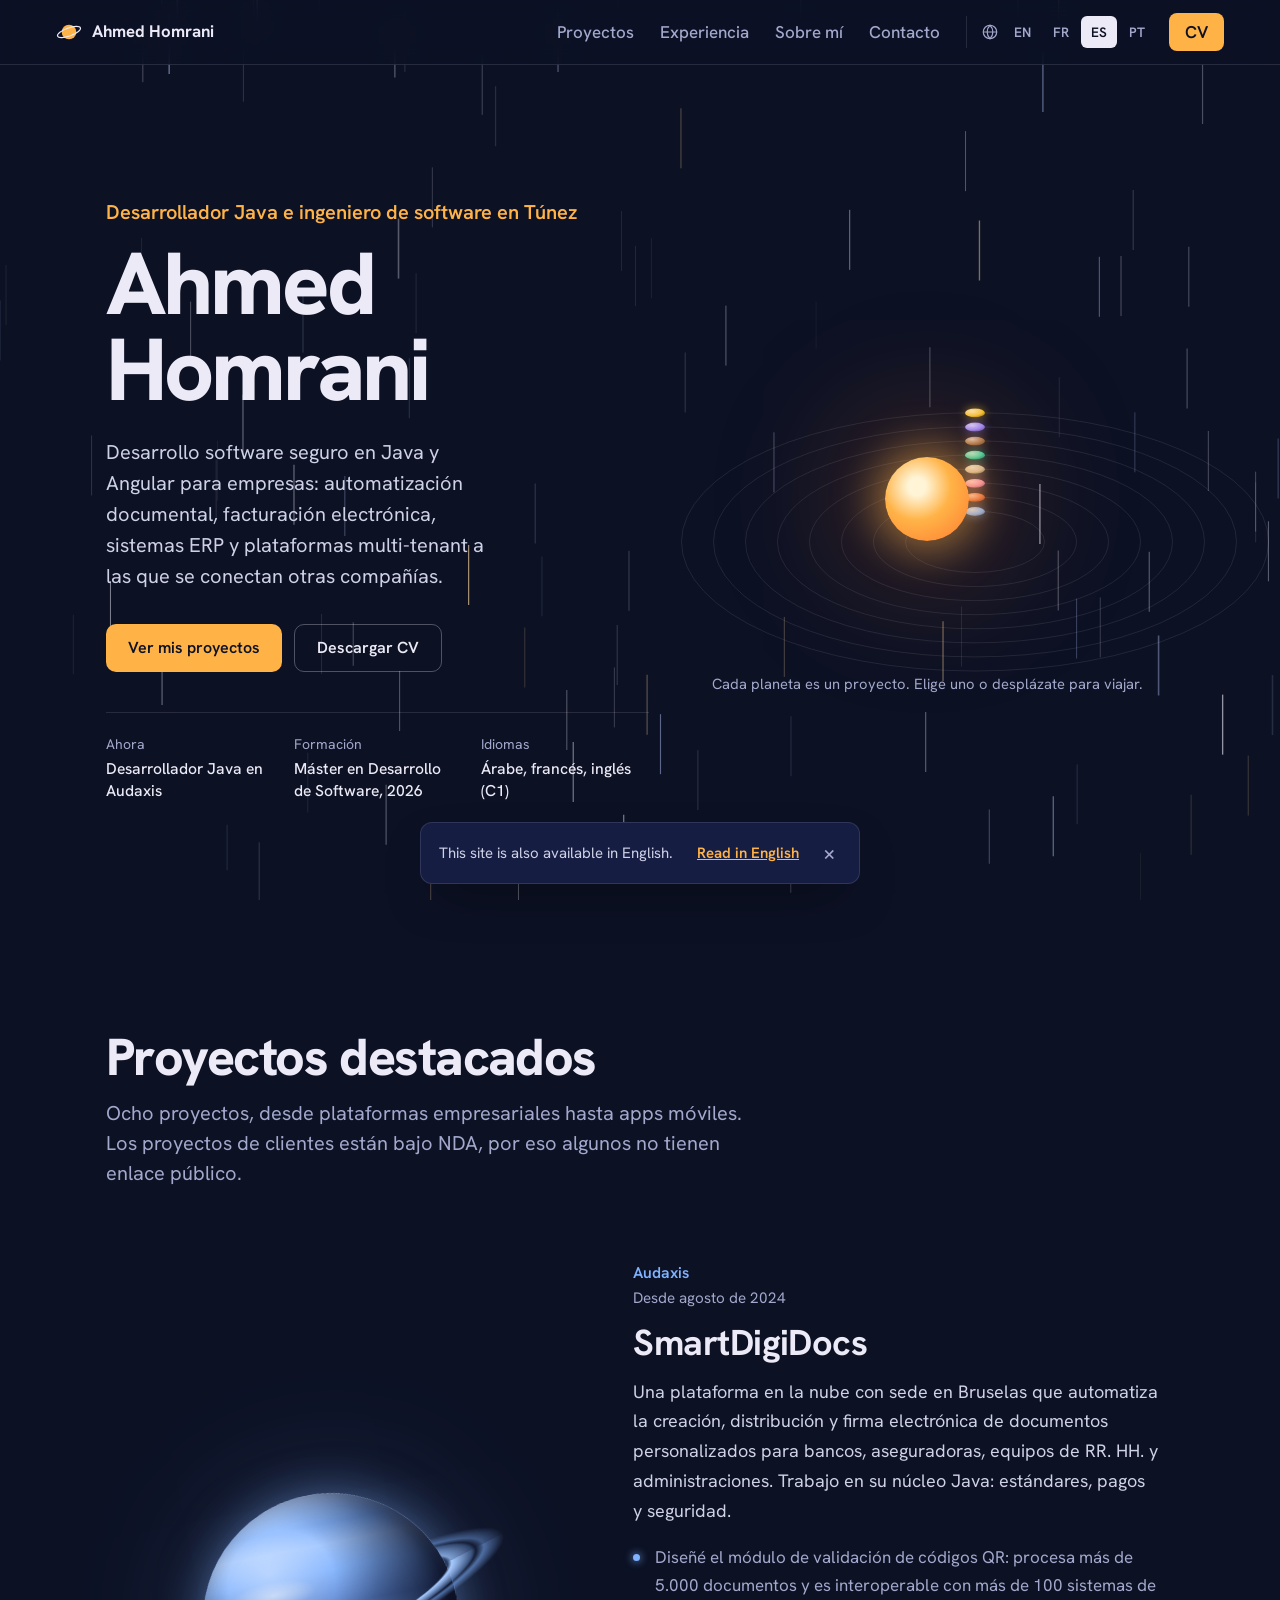
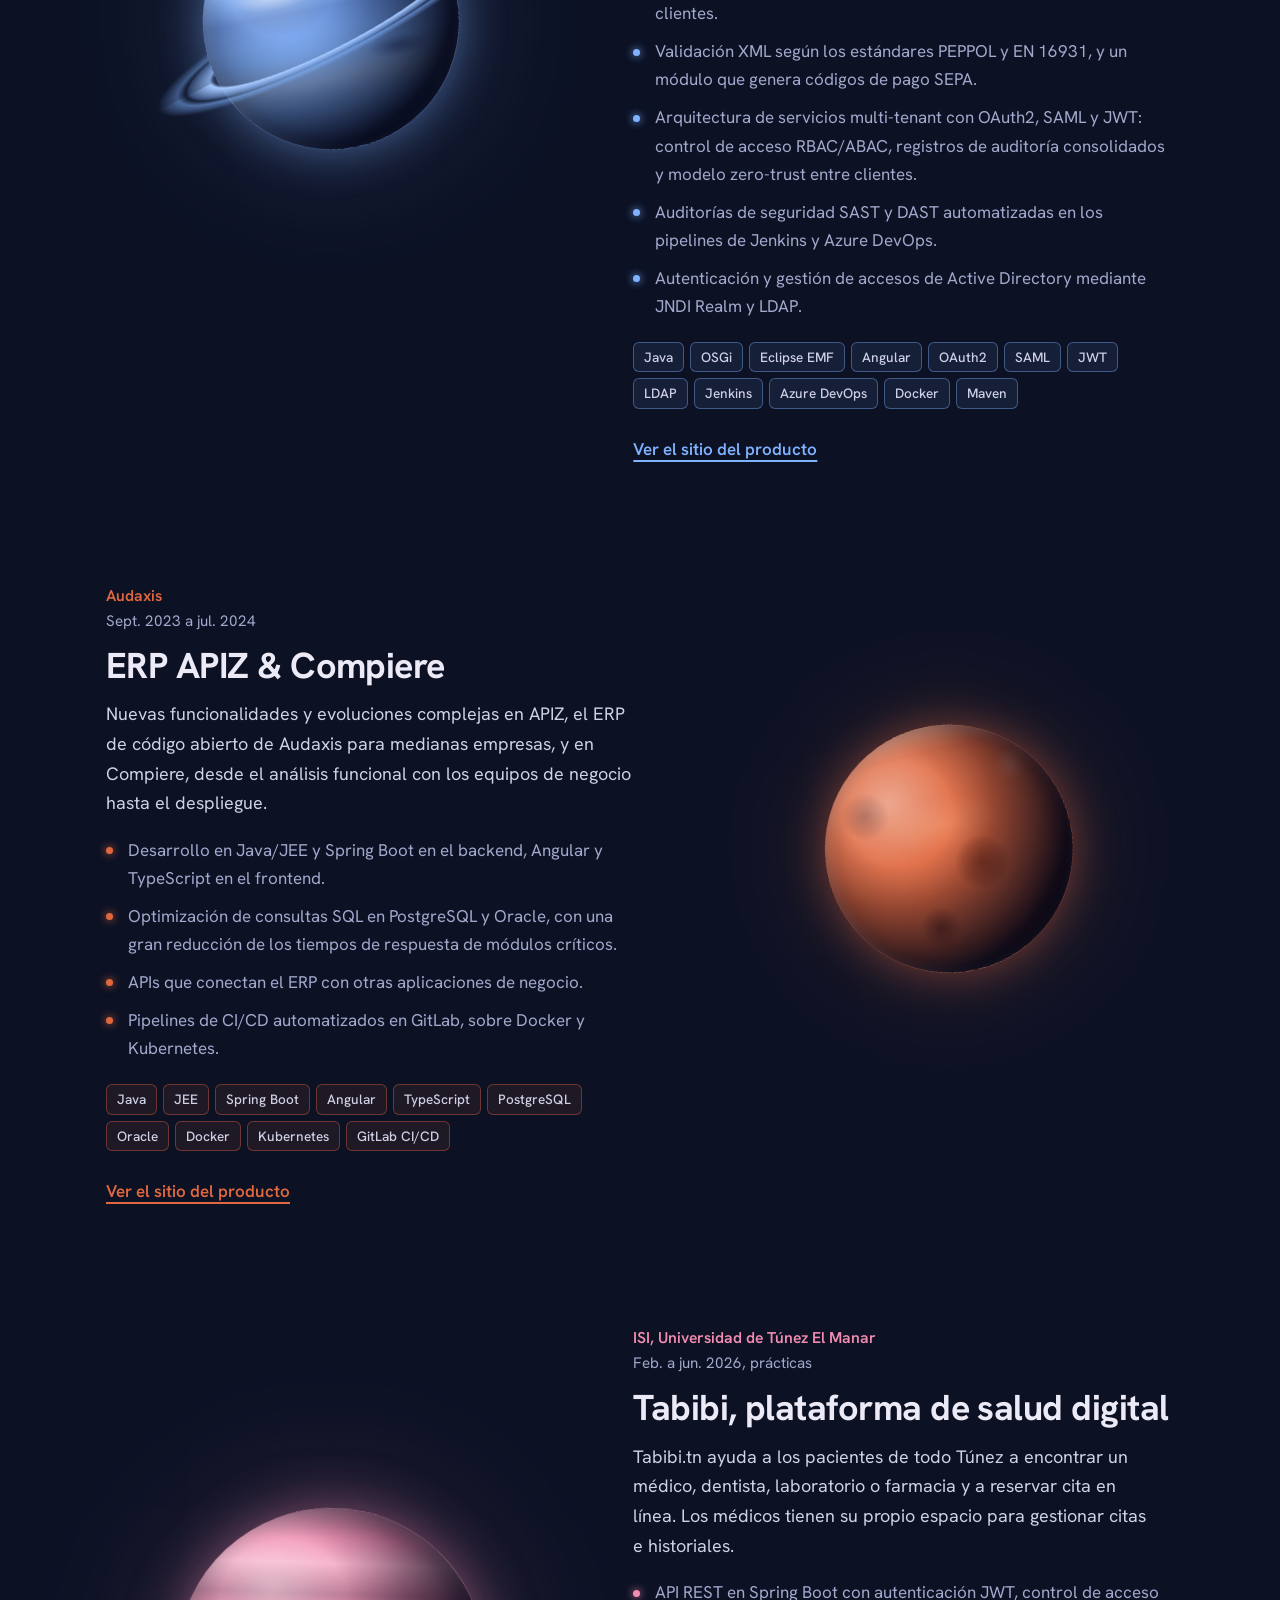
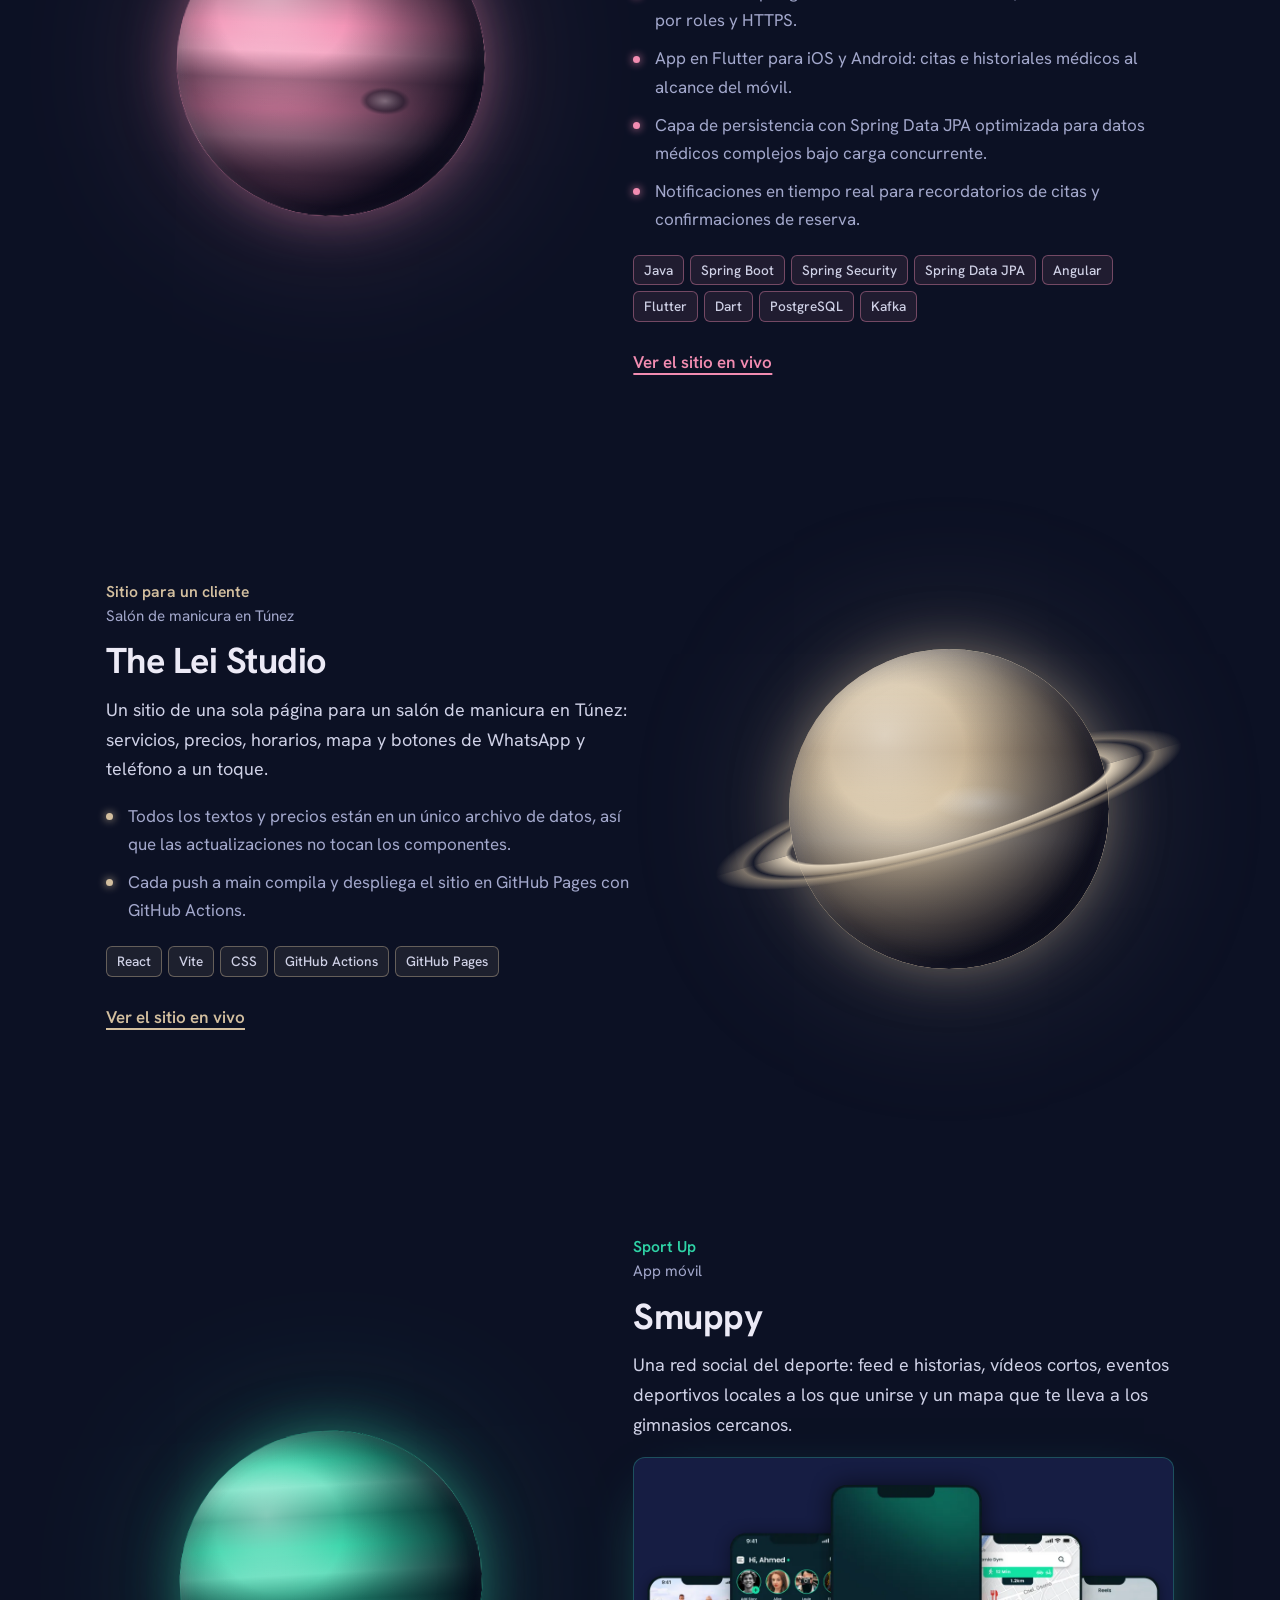
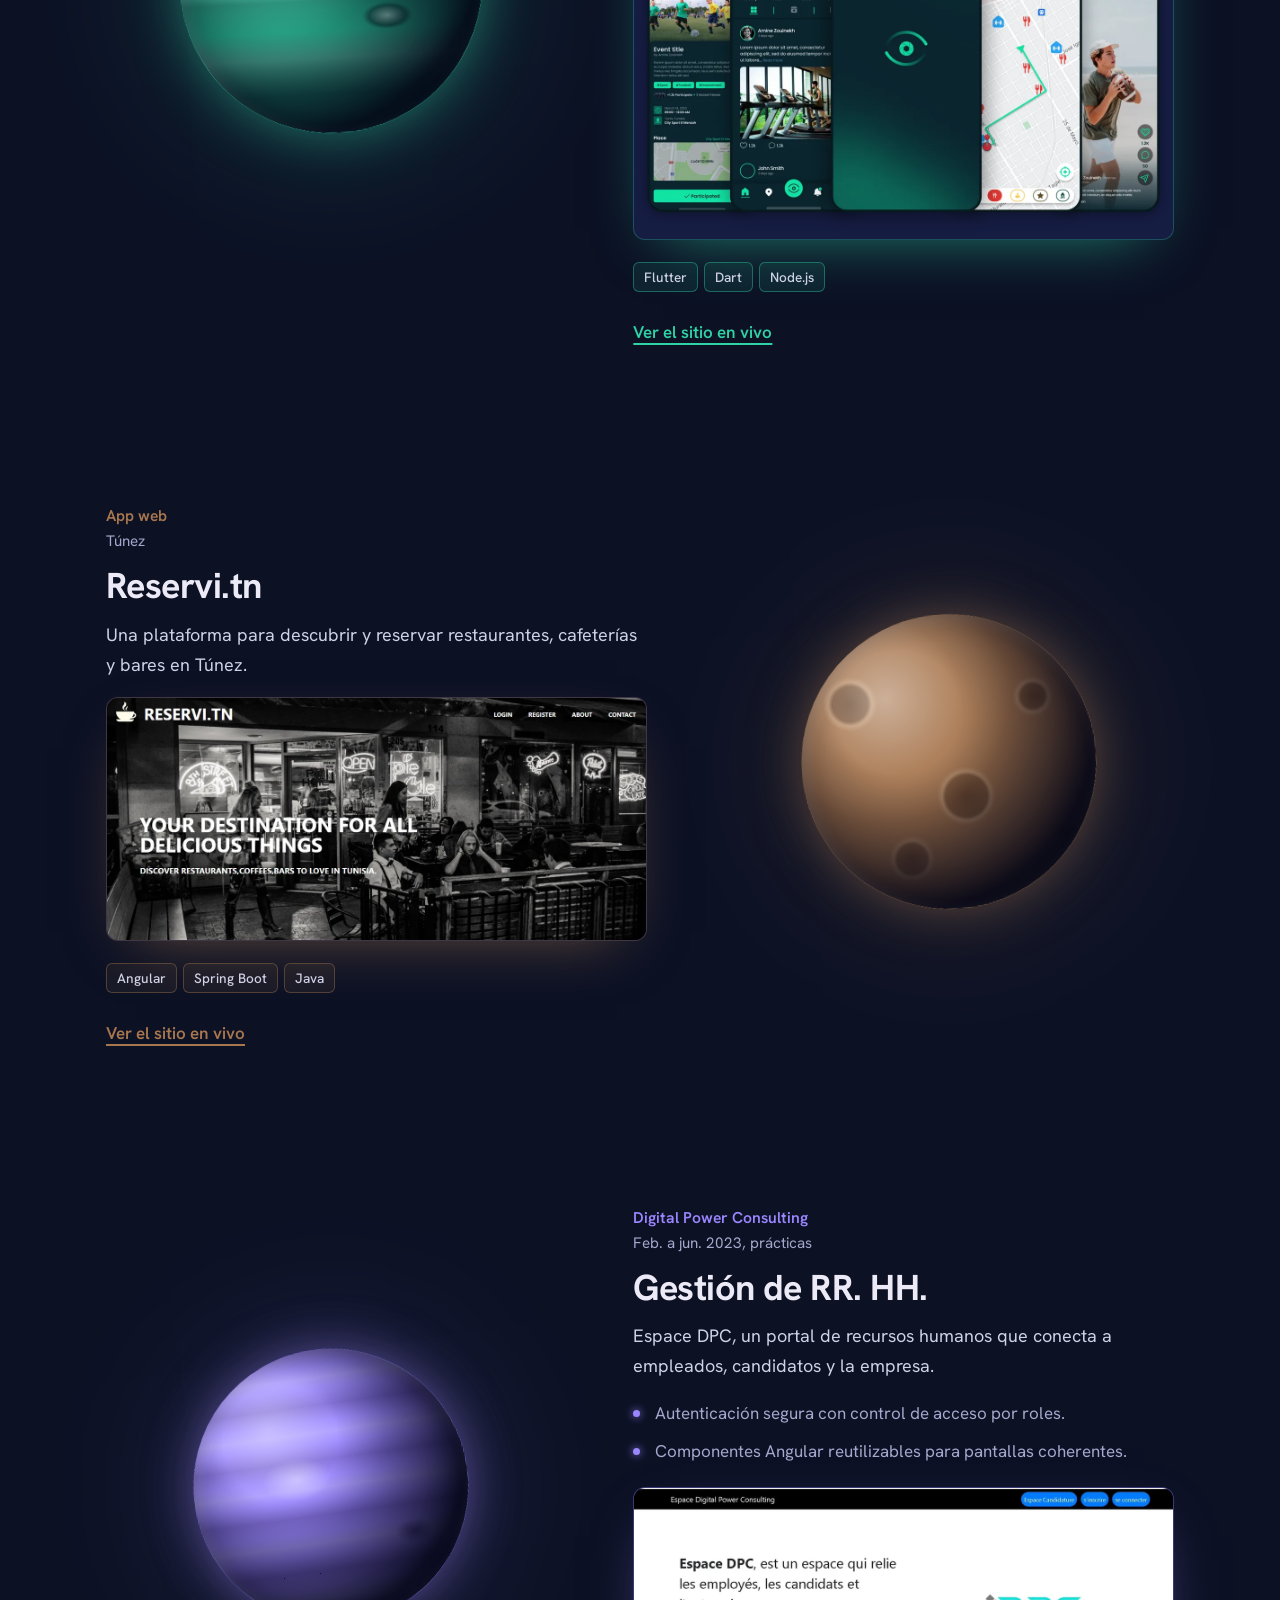
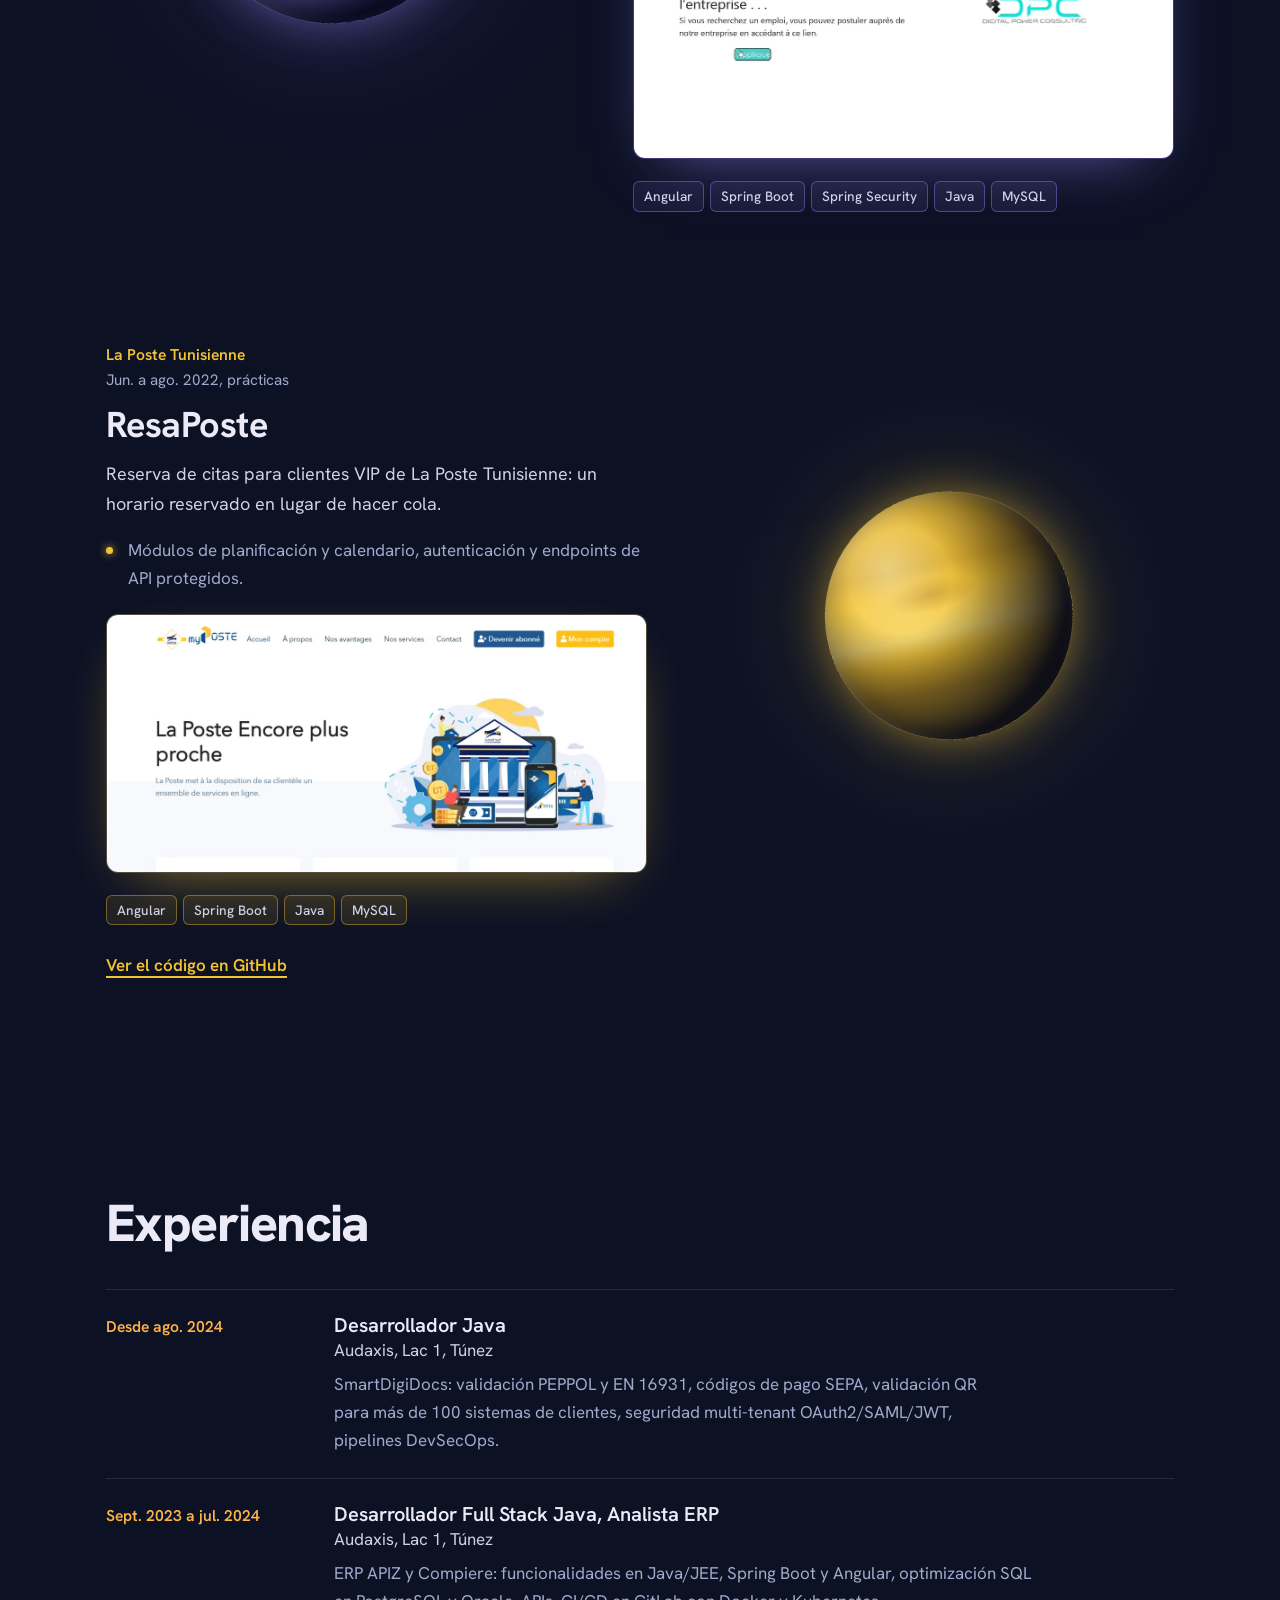
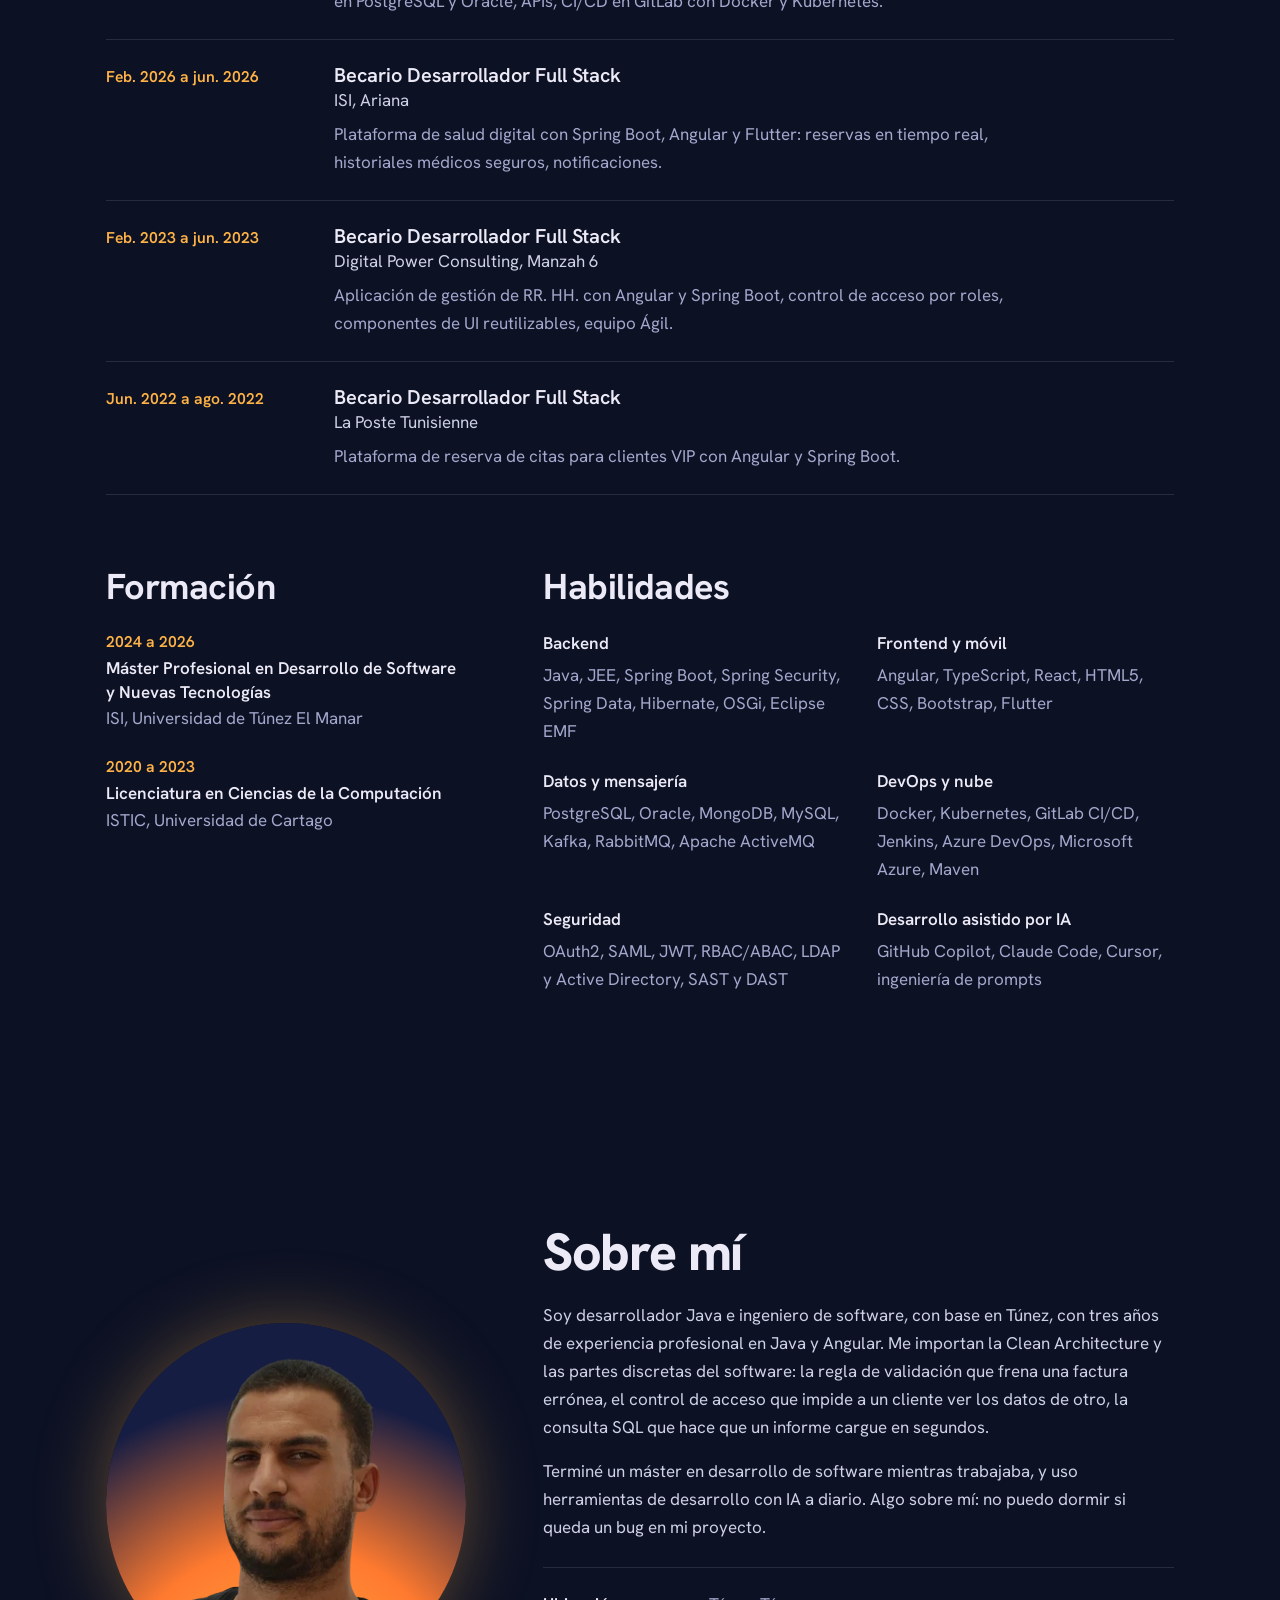
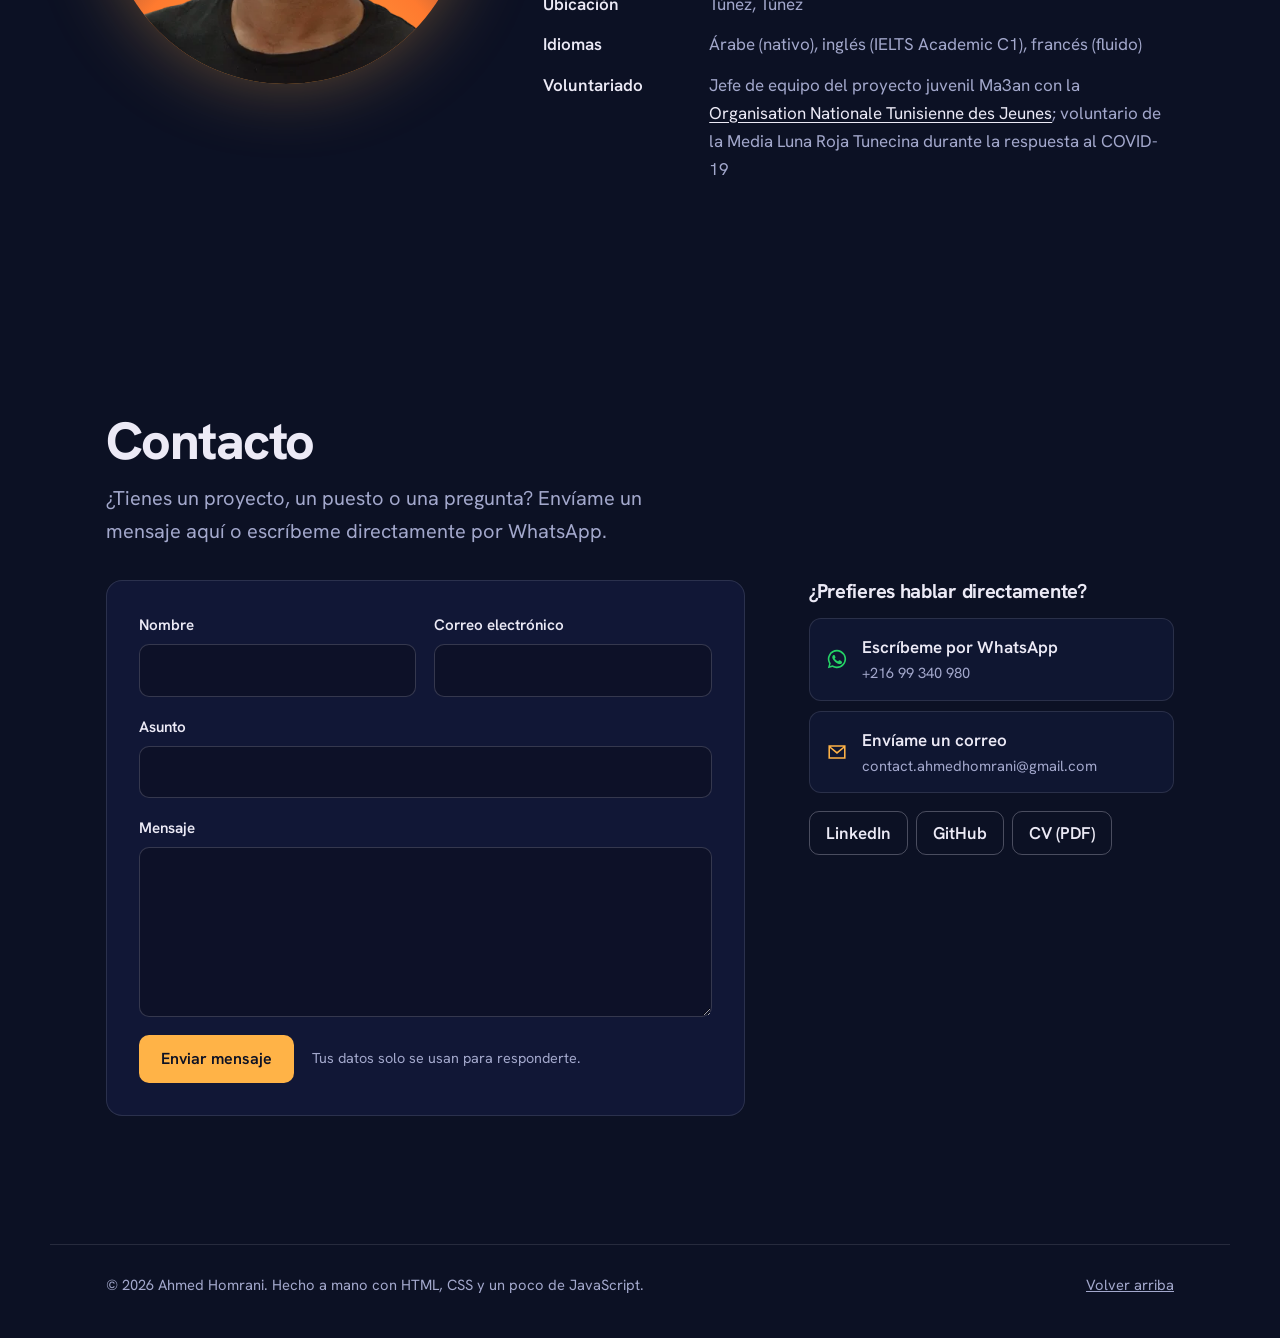
==== commit 3879866e: "chore: move canonical domain to ahmedhomrani.tn Canonical, hreflang, sitemap, JSON-LD, llms.txt, rob" ====
--- a/es/index.html
+++ b/es/index.html
@@ -7,12 +7,12 @@
   <meta name="description" content="Ahmed Homrani, desarrollador Java e ingeniero de software en Túnez. Spring Boot y Angular: automatización documental, ERP, facturación PEPPOL.">
   <meta name="author" content="Ahmed Homrani">
   <meta name="robots" content="index, follow, max-image-preview:large, max-snippet:-1, max-video-preview:-1">
-  <link rel="canonical" href="https://ahmedhomrani.github.io/es/">
-  <link rel="alternate" hreflang="en" href="https://ahmedhomrani.github.io/">
-  <link rel="alternate" hreflang="fr" href="https://ahmedhomrani.github.io/fr/">
-  <link rel="alternate" hreflang="es" href="https://ahmedhomrani.github.io/es/">
-  <link rel="alternate" hreflang="pt" href="https://ahmedhomrani.github.io/pt/">
-  <link rel="alternate" hreflang="x-default" href="https://ahmedhomrani.github.io/">
+  <link rel="canonical" href="https://ahmedhomrani.tn/es/">
+  <link rel="alternate" hreflang="en" href="https://ahmedhomrani.tn/">
+  <link rel="alternate" hreflang="fr" href="https://ahmedhomrani.tn/fr/">
+  <link rel="alternate" hreflang="es" href="https://ahmedhomrani.tn/es/">
+  <link rel="alternate" hreflang="pt" href="https://ahmedhomrani.tn/pt/">
+  <link rel="alternate" hreflang="x-default" href="https://ahmedhomrani.tn/">
   <meta name="theme-color" content="#0c1124">
   <meta name="color-scheme" content="dark">
 
@@ -20,8 +20,8 @@
   <meta property="og:site_name" content="Ahmed Homrani">
   <meta property="og:title" content="Ahmed Homrani | Desarrollador Java e Ingeniero de Software, Túnez">
   <meta property="og:description" content="Desarrollador full stack Java en Audaxis, Túnez. Spring Boot, Angular, automatización documental, ERP, plataformas multi-tenant seguras y apps móviles.">
-  <meta property="og:url" content="https://ahmedhomrani.github.io/es/">
-  <meta property="og:image" content="https://ahmedhomrani.github.io/assets/img/og-es.png">
+  <meta property="og:url" content="https://ahmedhomrani.tn/es/">
+  <meta property="og:image" content="https://ahmedhomrani.tn/assets/img/og-es.png">
   <meta property="og:image:width" content="1200">
   <meta property="og:image:height" content="630">
   <meta property="og:image:alt" content="Ahmed Homrani, desarrollador full stack Java, rodeado de planetas que representan sus proyectos">
@@ -35,7 +35,7 @@
   <meta name="twitter:card" content="summary_large_image">
   <meta name="twitter:title" content="Ahmed Homrani | Desarrollador Java e Ingeniero de Software, Túnez">
   <meta name="twitter:description" content="Desarrollador full stack Java en Audaxis, Túnez. Spring Boot, Angular, automatización documental, ERP, plataformas multi-tenant seguras y apps móviles.">
-  <meta name="twitter:image" content="https://ahmedhomrani.github.io/assets/img/og-es.png">
+  <meta name="twitter:image" content="https://ahmedhomrani.tn/assets/img/og-es.png">
   <meta name="twitter:image:alt" content="Ahmed Homrani, desarrollador full stack Java, rodeado de planetas que representan sus proyectos">
 
   <link rel="icon" href="/favicon.ico" sizes="32x32">
@@ -60,8 +60,8 @@
   "@graph": [
     {
       "@type": "WebSite",
-      "@id": "https://ahmedhomrani.github.io/#website",
-      "url": "https://ahmedhomrani.github.io/",
+      "@id": "https://ahmedhomrani.tn/#website",
+      "url": "https://ahmedhomrani.tn/",
       "name": "Ahmed Homrani",
       "inLanguage": [
         "en",
@@ -70,32 +70,32 @@
         "pt-BR"
       ],
       "publisher": {
-        "@id": "https://ahmedhomrani.github.io/#person"
+        "@id": "https://ahmedhomrani.tn/#person"
       }
     },
     {
       "@type": "ProfilePage",
-      "@id": "https://ahmedhomrani.github.io/es/#profile",
-      "url": "https://ahmedhomrani.github.io/es/",
+      "@id": "https://ahmedhomrani.tn/es/#profile",
+      "url": "https://ahmedhomrani.tn/es/",
       "name": "Ahmed Homrani | Desarrollador Java e Ingeniero de Software en Túnez",
       "description": "Ahmed Homrani, desarrollador Java e ingeniero de software en Túnez. Spring Boot y Angular: automatización documental, ERP, facturación PEPPOL.",
       "inLanguage": "es",
       "isPartOf": {
-        "@id": "https://ahmedhomrani.github.io/#website"
+        "@id": "https://ahmedhomrani.tn/#website"
       },
       "mainEntity": {
-        "@id": "https://ahmedhomrani.github.io/#person"
+        "@id": "https://ahmedhomrani.tn/#person"
       },
       "dateModified": "2026-10-07"
     },
     {
       "@type": "Person",
-      "@id": "https://ahmedhomrani.github.io/#person",
+      "@id": "https://ahmedhomrani.tn/#person",
       "name": "Ahmed Homrani",
       "givenName": "Ahmed",
       "familyName": "Homrani",
-      "url": "https://ahmedhomrani.github.io/",
-      "image": "https://ahmedhomrani.github.io/assets/img/ahmed-homrani.webp",
+      "url": "https://ahmedhomrani.tn/",
+      "image": "https://ahmedhomrani.tn/assets/img/ahmed-homrani.webp",
       "email": "mailto:contact.ahmedhomrani@gmail.com",
       "telephone": "+21699340980",
       "jobTitle": [
@@ -201,7 +201,7 @@
     },
     {
       "@type": "ItemList",
-      "@id": "https://ahmedhomrani.github.io/es/#projects",
+      "@id": "https://ahmedhomrani.tn/es/#projects",
       "name": "Proyectos destacados",
       "itemListElement": [
         {
@@ -213,7 +213,7 @@
             "description": "Una plataforma en la nube con sede en Bruselas que automatiza la creación, distribución y firma electrónica de documentos personalizados para bancos, aseguradoras, equipos de RR. HH. y administraciones. Trabajo en su núcleo Java: estándares, pagos y seguridad.",
             "url": "https://www.smartdigidocs.com/",
             "creator": {
-              "@id": "https://ahmedhomrani.github.io/#person"
+              "@id": "https://ahmedhomrani.tn/#person"
             },
             "keywords": "Java, OSGi, Eclipse EMF, Angular, OAuth2, SAML, JWT, LDAP, Jenkins, Azure DevOps, Docker, Maven",
             "inLanguage": "es",
@@ -230,7 +230,7 @@
             "description": "Nuevas funcionalidades y evoluciones complejas en APIZ, el ERP de código abierto de Audaxis para medianas empresas, y en Compiere, desde el análisis funcional con los equipos de negocio hasta el despliegue.",
             "url": "https://www.apiz-erp.com/",
             "creator": {
-              "@id": "https://ahmedhomrani.github.io/#person"
+              "@id": "https://ahmedhomrani.tn/#person"
             },
             "keywords": "Java, JEE, Spring Boot, Angular, TypeScript, PostgreSQL, Oracle, Docker, Kubernetes, GitLab CI/CD",
             "inLanguage": "es",
@@ -247,7 +247,7 @@
             "description": "Tabibi.tn ayuda a los pacientes de todo Túnez a encontrar un médico, dentista, laboratorio o farmacia y a reservar cita en línea. Los médicos tienen su propio espacio para gestionar citas e historiales.",
             "url": "https://tabibi.tn/",
             "creator": {
-              "@id": "https://ahmedhomrani.github.io/#person"
+              "@id": "https://ahmedhomrani.tn/#person"
             },
             "keywords": "Java, Spring Boot, Spring Security, Spring Data JPA, Angular, Flutter, Dart, PostgreSQL, Kafka",
             "inLanguage": "es",
@@ -262,9 +262,9 @@
             "@type": "WebSite",
             "name": "The Lei Studio",
             "description": "Un sitio de una sola página para un salón de manicura en Túnez: servicios, precios, horarios, mapa y botones de WhatsApp y teléfono a un toque.",
-            "url": "https://ahmedhomrani.github.io/the-lei-studio/",
+            "url": "https://ahmedhomrani.tn/the-lei-studio/",
             "creator": {
-              "@id": "https://ahmedhomrani.github.io/#person"
+              "@id": "https://ahmedhomrani.tn/#person"
             },
             "keywords": "React, Vite, CSS, GitHub Actions, GitHub Pages",
             "inLanguage": "es"
@@ -279,7 +279,7 @@
             "description": "Una red social del deporte: feed e historias, vídeos cortos, eventos deportivos locales a los que unirse y un mapa que te lleva a los gimnasios cercanos.",
             "url": "https://www.smuppy.com/",
             "creator": {
-              "@id": "https://ahmedhomrani.github.io/#person"
+              "@id": "https://ahmedhomrani.tn/#person"
             },
             "keywords": "Flutter, Dart, Node.js",
             "inLanguage": "es",
@@ -296,7 +296,7 @@
             "description": "Una plataforma para descubrir y reservar restaurantes, cafeterías y bares en Túnez.",
             "url": "https://www.reservi.tn",
             "creator": {
-              "@id": "https://ahmedhomrani.github.io/#person"
+              "@id": "https://ahmedhomrani.tn/#person"
             },
             "keywords": "Angular, Spring Boot, Java",
             "inLanguage": "es",
@@ -311,9 +311,9 @@
             "@type": "WebApplication",
             "name": "Gestión de RR. HH.",
             "description": "Espace DPC, un portal de recursos humanos que conecta a empleados, candidatos y la empresa.",
-            "url": "https://ahmedhomrani.github.io/es/#hr",
+            "url": "https://ahmedhomrani.tn/es/#hr",
             "creator": {
-              "@id": "https://ahmedhomrani.github.io/#person"
+              "@id": "https://ahmedhomrani.tn/#person"
             },
             "keywords": "Angular, Spring Boot, Spring Security, Java, MySQL",
             "inLanguage": "es",
@@ -328,9 +328,9 @@
             "@type": "WebApplication",
             "name": "ResaPoste",
             "description": "Reserva de citas para clientes VIP de La Poste Tunisienne: un horario reservado en lugar de hacer cola.",
-            "url": "https://ahmedhomrani.github.io/es/#resaposte",
+            "url": "https://ahmedhomrani.tn/es/#resaposte",
             "creator": {
-              "@id": "https://ahmedhomrani.github.io/#person"
+              "@id": "https://ahmedhomrani.tn/#person"
             },
             "keywords": "Angular, Spring Boot, Java, MySQL",
             "inLanguage": "es",
@@ -509,7 +509,7 @@
           <ul class="stack" aria-label="Tecnologías">
             <li>React</li><li>Vite</li><li>CSS</li><li>GitHub Actions</li><li>GitHub Pages</li>
           </ul>
-          <p class="links"><a href="https://ahmedhomrani.github.io/the-lei-studio/" target="_blank" rel="noopener">Ver el sitio en vivo<span class="sr"> (se abre en una pestaña nueva)</span></a></p>
+          <p class="links"><a href="https://ahmedhomrani.tn/the-lei-studio/" target="_blank" rel="noopener">Ver el sitio en vivo<span class="sr"> (se abre en una pestaña nueva)</span></a></p>
         </div>
       </article>
 
@@ -713,7 +713,7 @@
           <!-- FormSubmit settings -->
           <input type="hidden" name="_subject" value="Nuevo mensaje desde tu portfolio (ES)">
           <input type="hidden" name="_template" value="table">
-          <input type="hidden" name="_next" value="https://ahmedhomrani.github.io/es/?sent=1#contact">
+          <input type="hidden" name="_next" value="https://ahmedhomrani.tn/es/?sent=1#contact">
           <input type="hidden" name="language" value="es">
           <div class="hp" aria-hidden="true"><label>Leave empty<input type="text" name="_honey" tabindex="-1" autocomplete="off"></label></div>
 
@@ -727,7 +727,7 @@
 
         <aside class="direct" aria-labelledby="direct-title">
           <h3 id="direct-title">¿Prefieres hablar directamente?</h3>
-          <a class="direct-link direct-wa" href="https://wa.me/21699340980?text=Hola%20Ahmed%2C%20te%20escribo%20desde%20tu%20sitio%20web%20%28ahmedhomrani.github.io/es%29." target="_blank" rel="noopener">
+          <a class="direct-link direct-wa" href="https://wa.me/21699340980?text=Hola%20Ahmed%2C%20te%20escribo%20desde%20tu%20sitio%20web%20%28ahmedhomrani.tn/es%29." target="_blank" rel="noopener">
             <svg viewBox="0 0 24 24" width="22" height="22" aria-hidden="true"><path fill="currentColor" d="M12 2a10 10 0 0 0-8.6 15.1L2 22l5-1.3A10 10 0 1 0 12 2zm0 18.2c-1.5 0-3-.4-4.3-1.2l-.3-.2-3 .8.8-2.9-.2-.3A8.2 8.2 0 1 1 12 20.2zm4.5-6.1c-.2-.1-1.5-.7-1.7-.8-.2-.1-.4-.1-.6.1l-.8 1c-.1.2-.3.2-.5.1a6.7 6.7 0 0 1-3.3-2.9c-.2-.4.2-.4.7-1.3.1-.2 0-.3 0-.4l-.8-1.8c-.2-.5-.4-.4-.6-.4h-.5a1 1 0 0 0-.7.3 3 3 0 0 0-.9 2.2 5.2 5.2 0 0 0 1.1 2.7 11.8 11.8 0 0 0 4.5 4c1.7.7 2.3.8 3.2.6.5-.1 1.5-.6 1.7-1.2.2-.6.2-1.1.2-1.2-.1-.1-.3-.2-.5-.3z"/></svg>
             <span><strong>Escríbeme por WhatsApp</strong><span class="direct-sub">+216 99 340 980</span></span>
           </a>
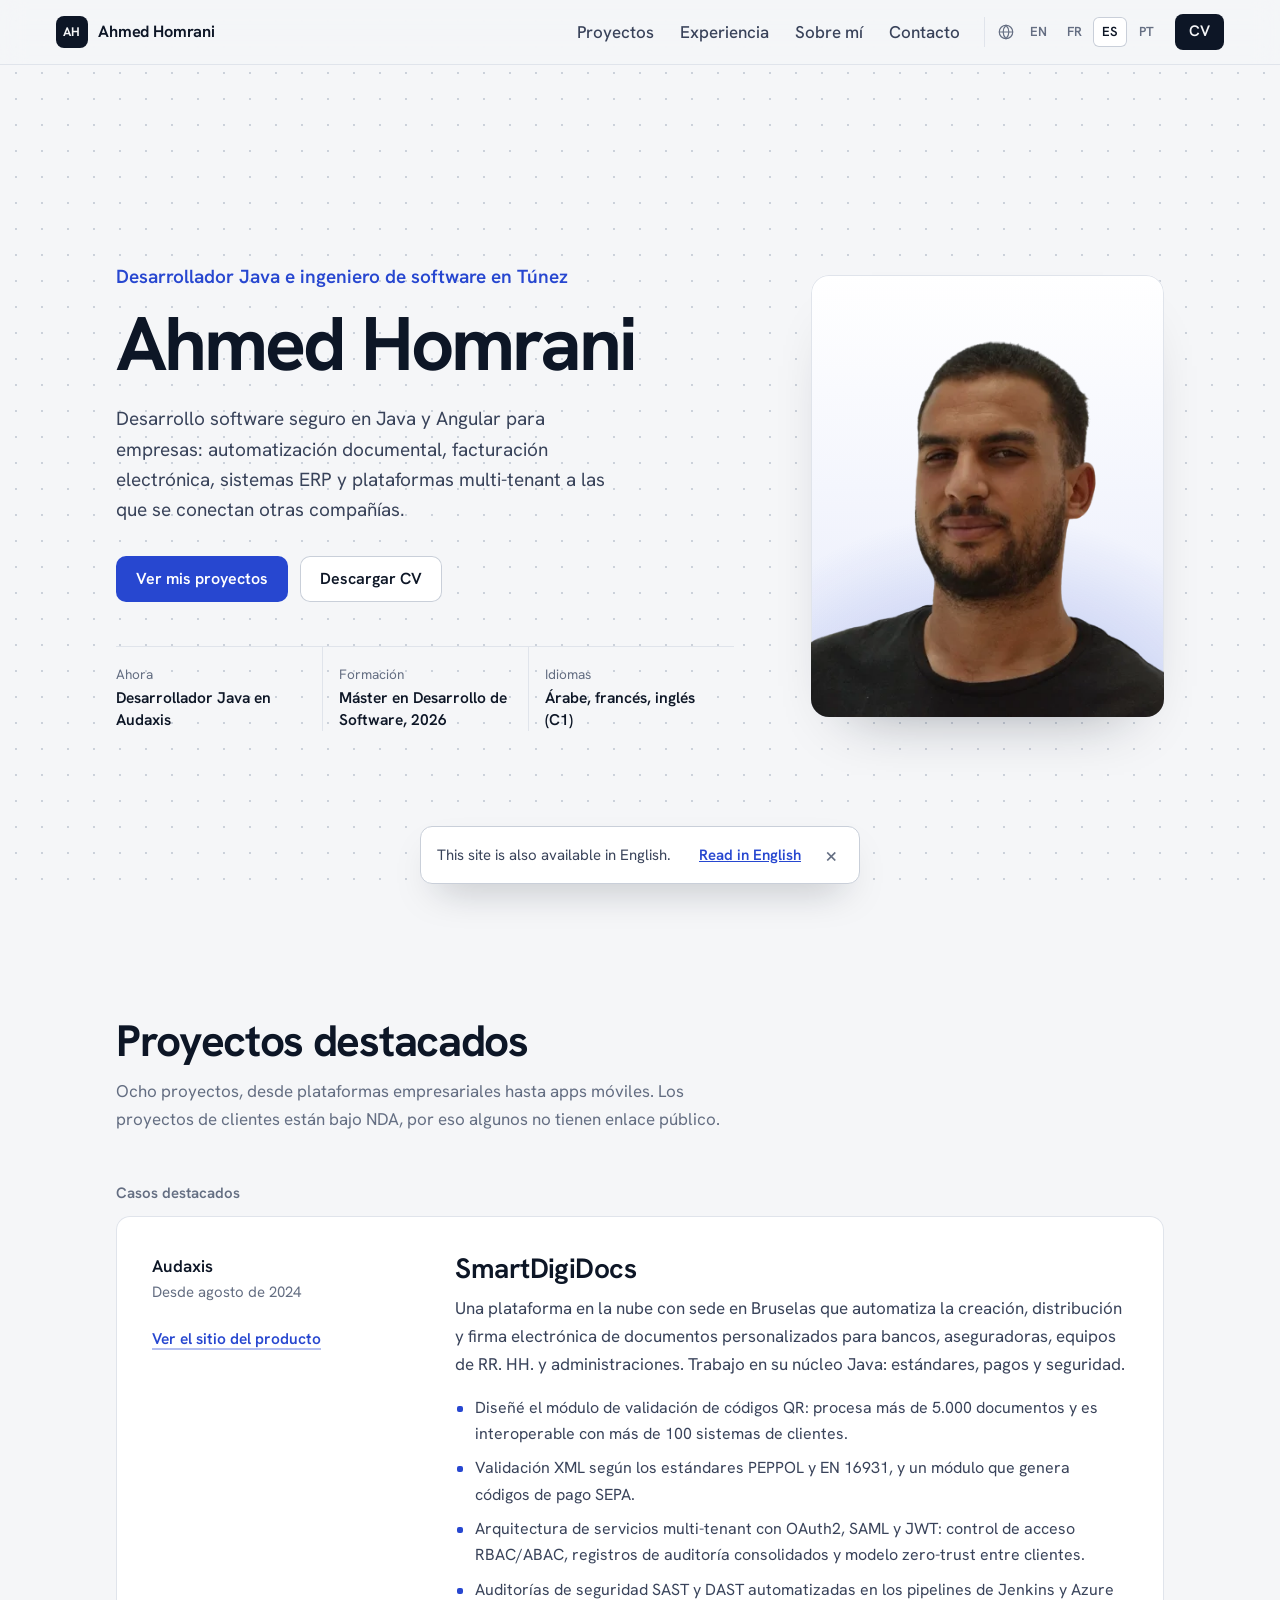
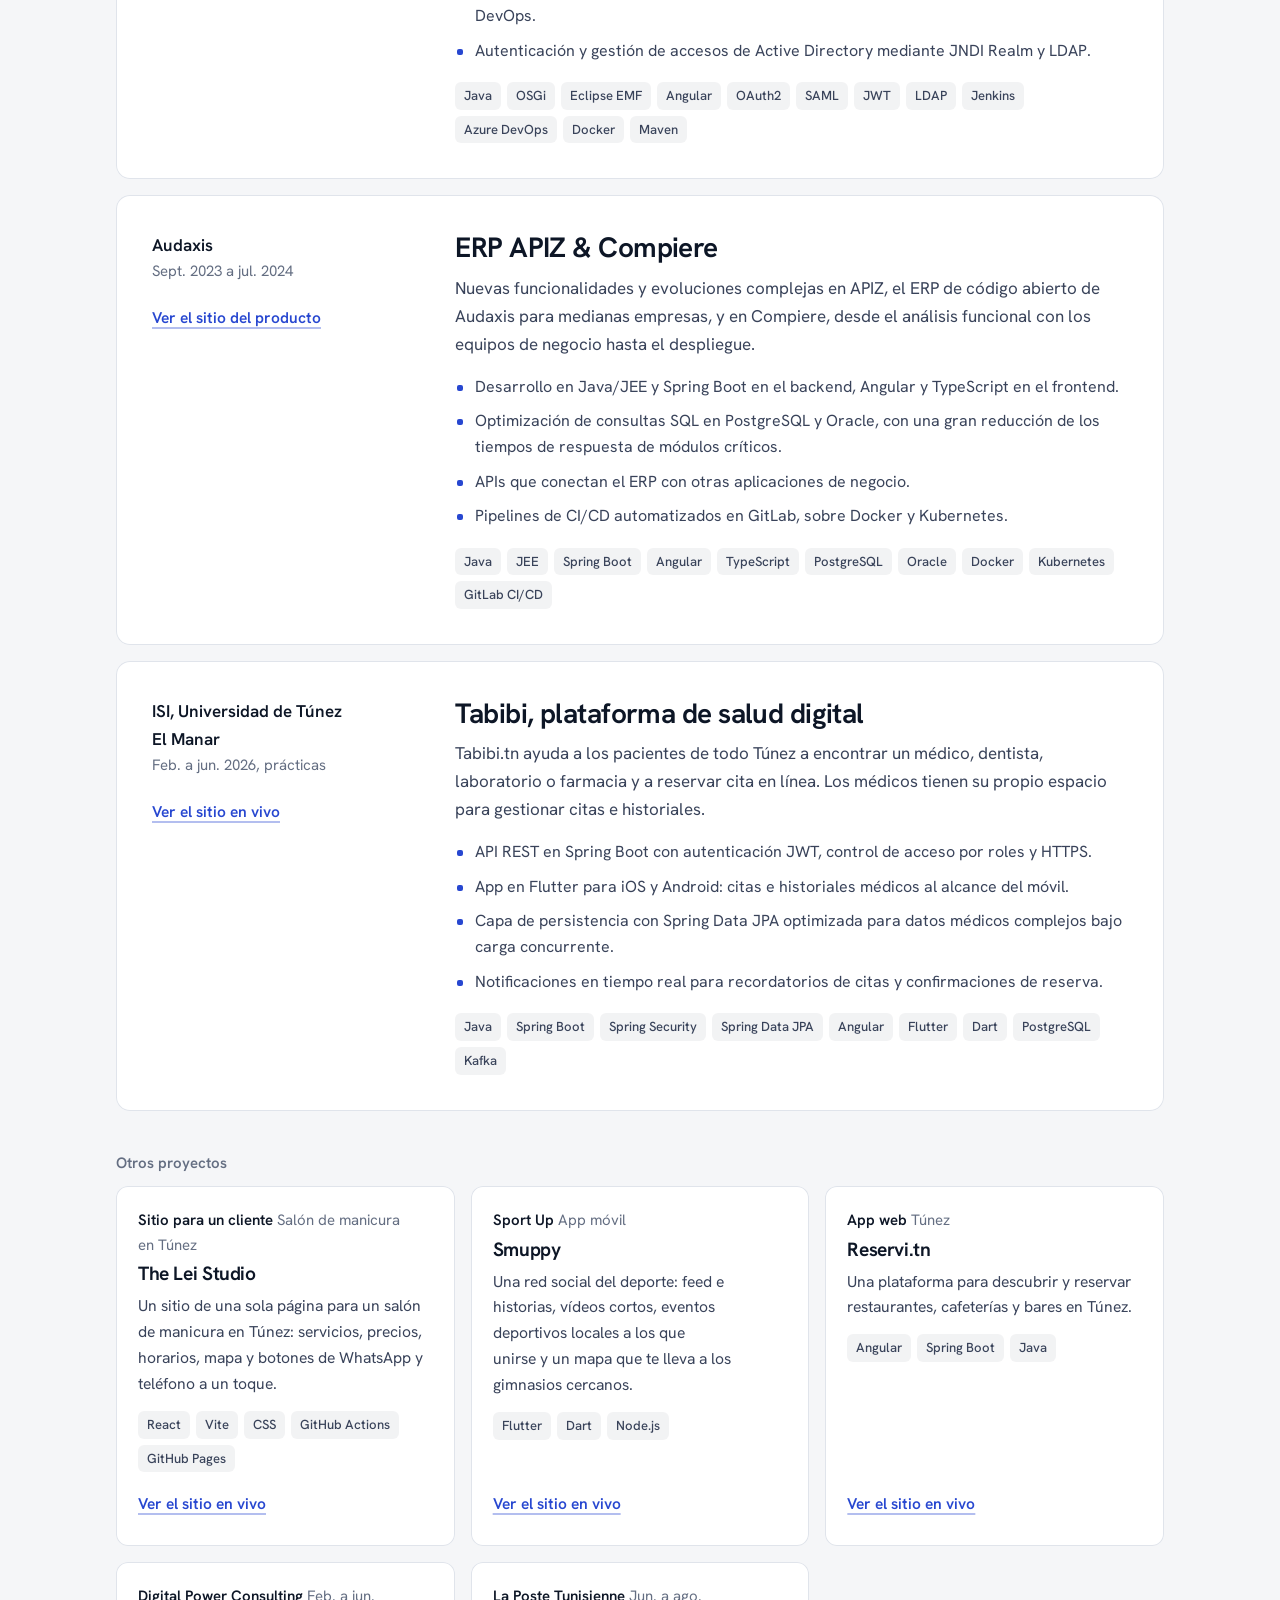
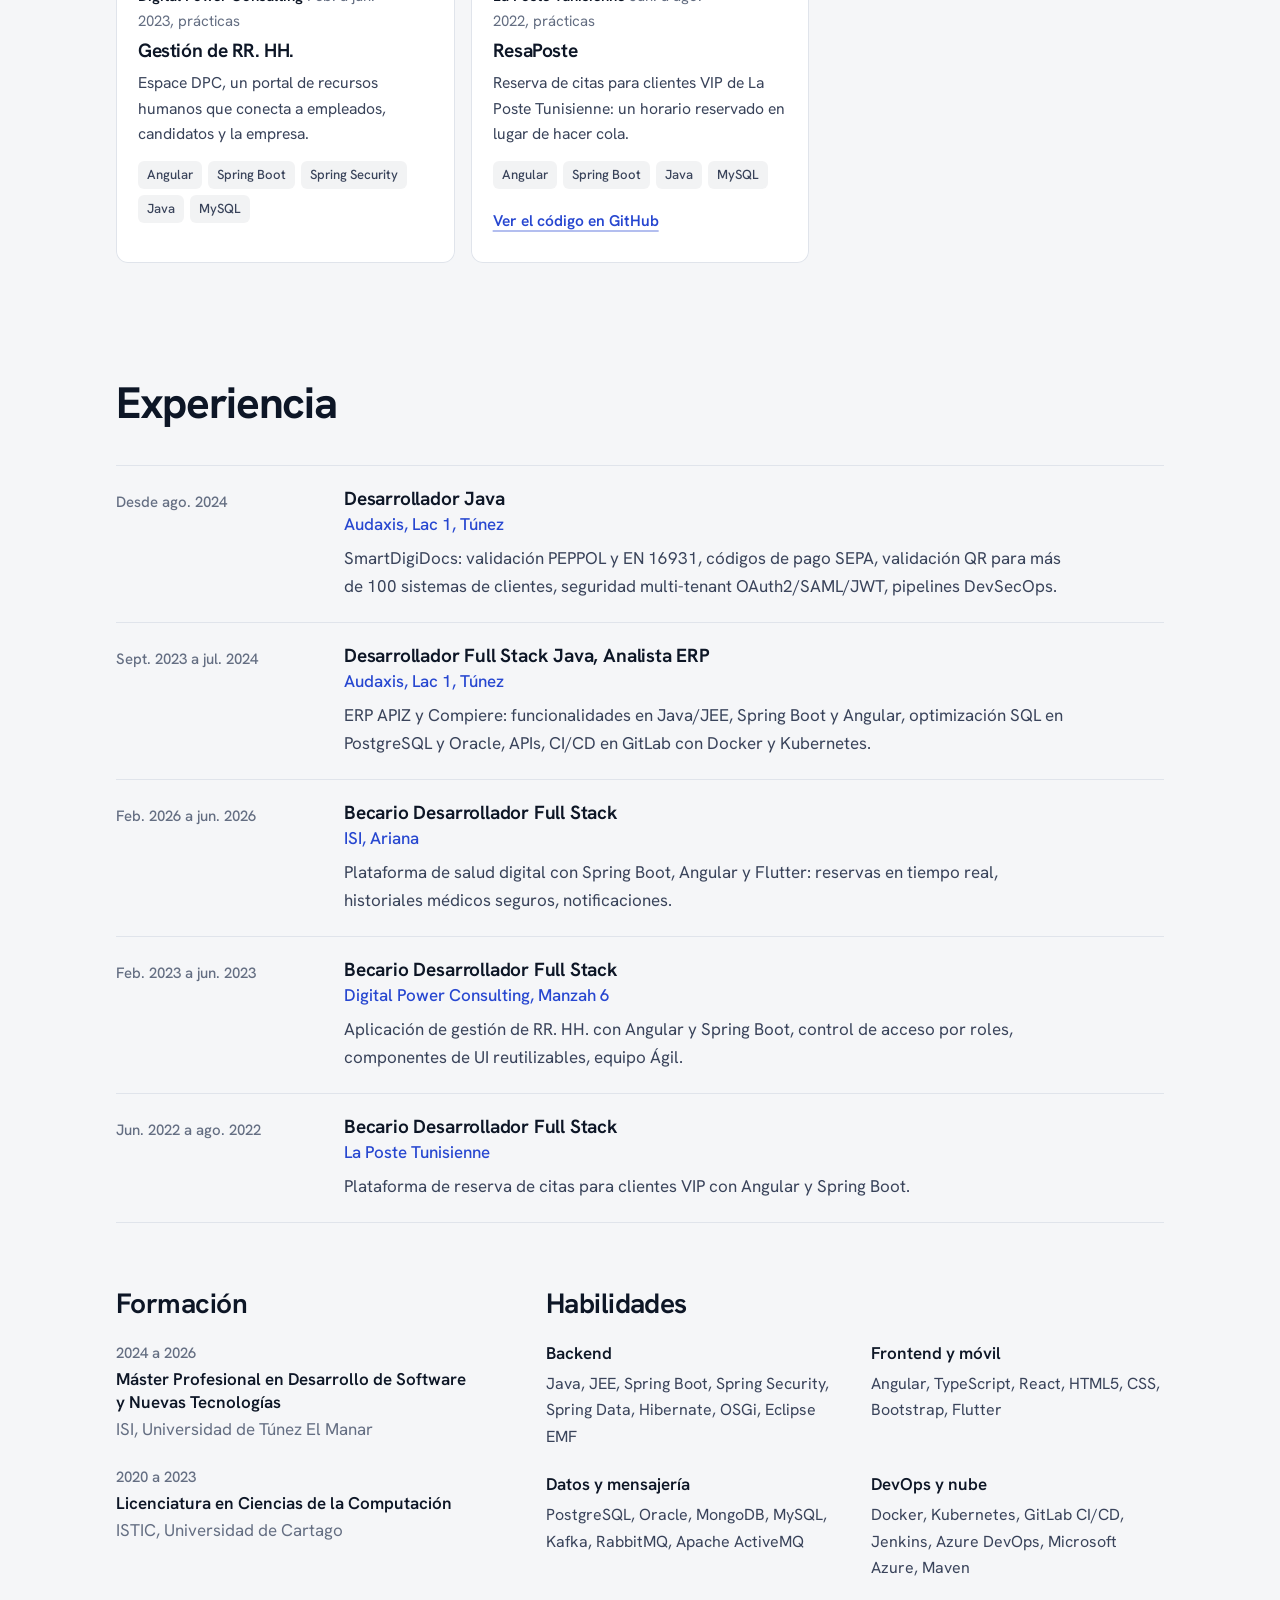
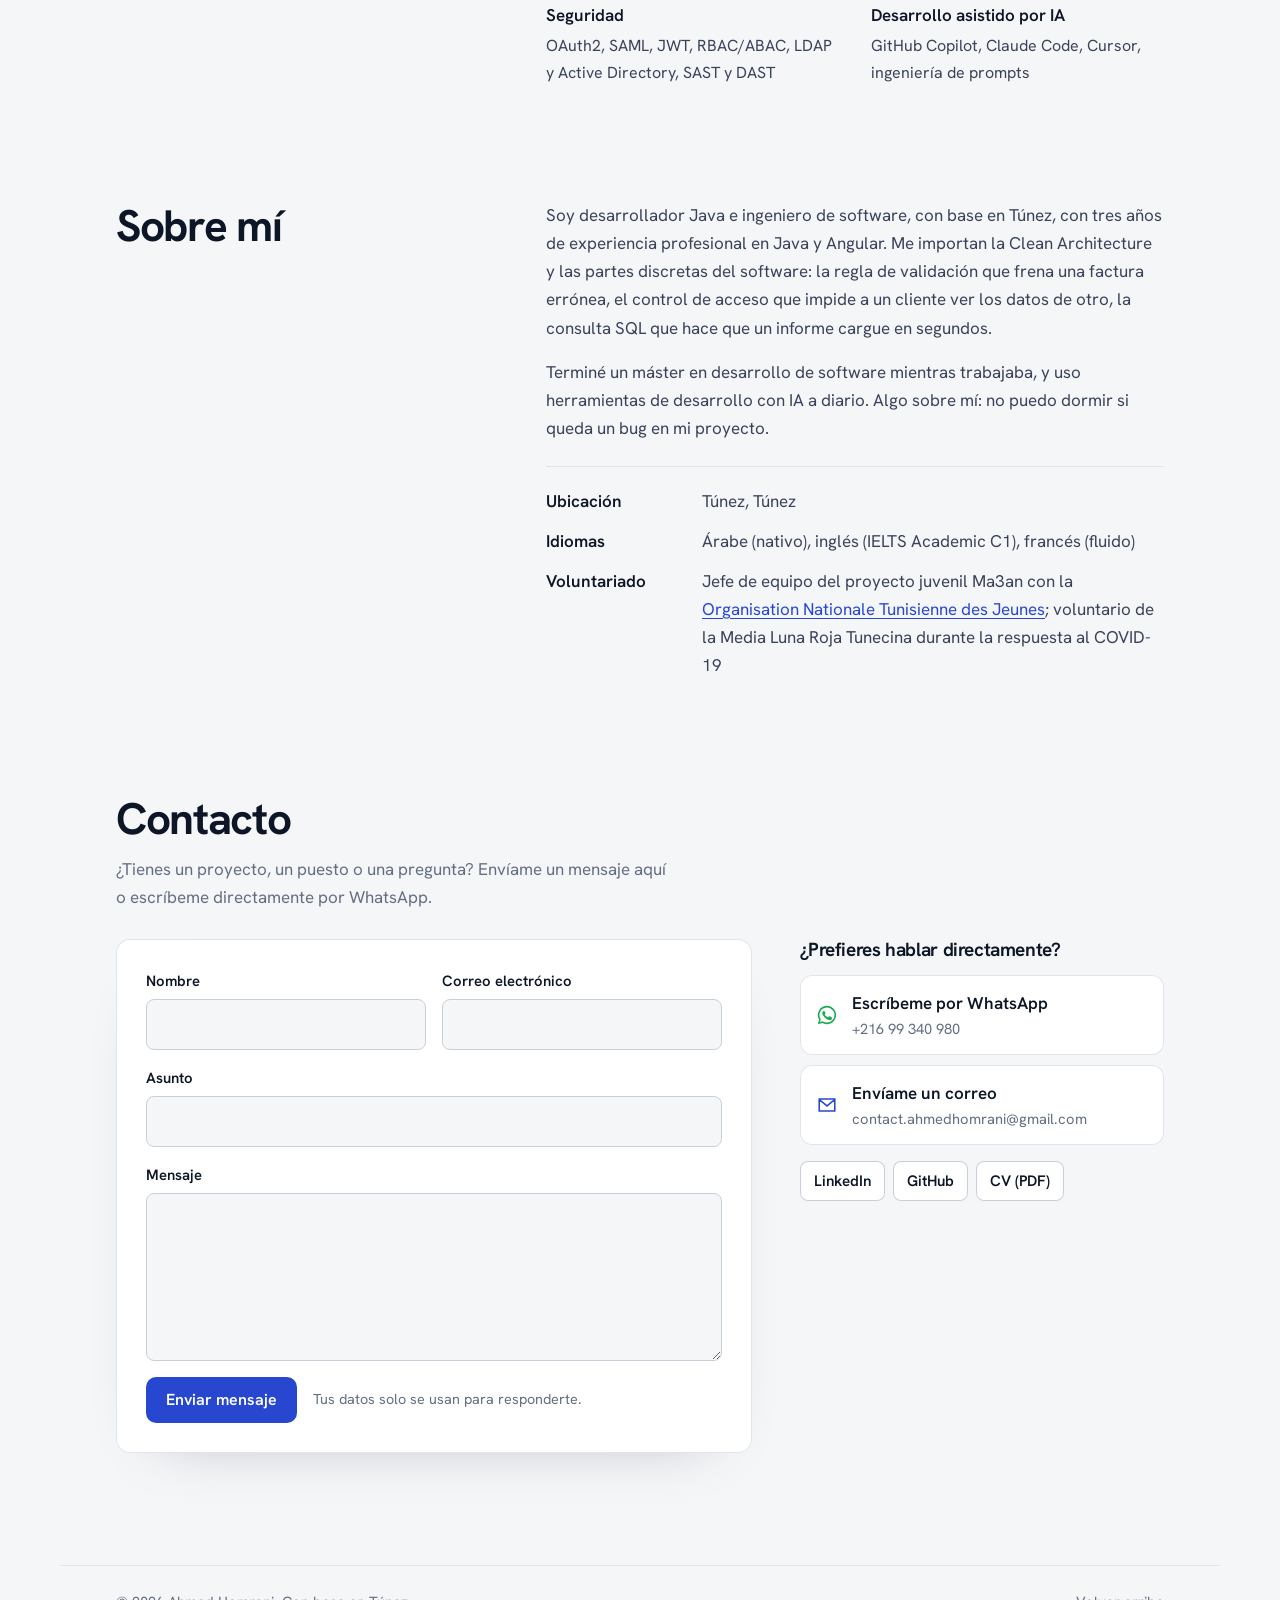
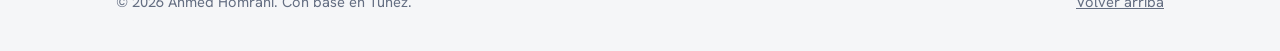
==== commit 35af55ad: "feat: professional redesign, pointer-reactive dot grid, no planets - Light/dark themes, single typef" ====
--- a/es/index.html
+++ b/es/index.html
@@ -13,8 +13,9 @@
   <link rel="alternate" hreflang="es" href="https://ahmedhomrani.tn/es/">
   <link rel="alternate" hreflang="pt" href="https://ahmedhomrani.tn/pt/">
   <link rel="alternate" hreflang="x-default" href="https://ahmedhomrani.tn/">
-  <meta name="theme-color" content="#0c1124">
-  <meta name="color-scheme" content="dark">
+  <meta name="theme-color" content="#f5f6f8" media="(prefers-color-scheme: light)">
+  <meta name="theme-color" content="#0b1019" media="(prefers-color-scheme: dark)">
+  <meta name="color-scheme" content="light dark">
 
   <meta property="og:type" content="profile">
   <meta property="og:site_name" content="Ahmed Homrani">
@@ -24,7 +25,7 @@
   <meta property="og:image" content="https://ahmedhomrani.tn/assets/img/og-es.png">
   <meta property="og:image:width" content="1200">
   <meta property="og:image:height" content="630">
-  <meta property="og:image:alt" content="Ahmed Homrani, desarrollador full stack Java, rodeado de planetas que representan sus proyectos">
+  <meta property="og:image:alt" content="Ahmed Homrani, desarrollador Java e ingeniero de software en Túnez">
   <meta property="og:locale" content="es_ES">
   <meta property="og:locale:alternate" content="en_US">
   <meta property="og:locale:alternate" content="fr_FR">
@@ -36,7 +37,7 @@
   <meta name="twitter:title" content="Ahmed Homrani | Desarrollador Java e Ingeniero de Software, Túnez">
   <meta name="twitter:description" content="Desarrollador full stack Java en Audaxis, Túnez. Spring Boot, Angular, automatización documental, ERP, plataformas multi-tenant seguras y apps móviles.">
   <meta name="twitter:image" content="https://ahmedhomrani.tn/assets/img/og-es.png">
-  <meta name="twitter:image:alt" content="Ahmed Homrani, desarrollador full stack Java, rodeado de planetas que representan sus proyectos">
+  <meta name="twitter:image:alt" content="Ahmed Homrani, desarrollador Java e ingeniero de software en Túnez">
 
   <link rel="icon" href="/favicon.ico" sizes="32x32">
   <link rel="icon" href="/favicon.svg" type="image/svg+xml">
@@ -48,11 +49,10 @@
   <link rel="me" href="https://github.com/ahmedhomrani">
   <link rel="me" href="https://www.linkedin.com/in/ahmed-homrani">
 
-  <link rel="preload" href="/assets/fonts/bricolage-grotesque-latin-wght.woff2" as="font" type="font/woff2" crossorigin>
   <link rel="preload" href="/assets/fonts/hanken-grotesk-latin-wght.woff2" as="font" type="font/woff2" crossorigin>
   <script>document.documentElement.classList.add('js')</script>
-  <link rel="stylesheet" href="/assets/css/main.css?v=20261007">
-  <script src="/assets/js/main.js?v=20261007" defer></script>
+  <link rel="stylesheet" href="/assets/css/main.css?v=20261008">
+  <script src="/assets/js/main.js?v=20261008" defer></script>
 
   <script type="application/ld+json">
 {
@@ -86,7 +86,7 @@
       "mainEntity": {
         "@id": "https://ahmedhomrani.tn/#person"
       },
-      "dateModified": "2026-10-07"
+      "dateModified": "2026-10-08"
     },
     {
       "@type": "Person",
@@ -347,11 +347,11 @@
 </head>
 <body>
   <a class="skip" href="#main">Ir al contenido</a>
-  <canvas id="stars" aria-hidden="true"></canvas>
+  <canvas id="field" aria-hidden="true"></canvas>
 
   <header class="nav" id="top">
     <a class="brand" href="/es/#top" aria-label="Ahmed Homrani, volver arriba">
-      <svg viewBox="0 0 32 32" width="26" height="26" aria-hidden="true"><circle cx="16" cy="16" r="9" fill="var(--sun)"/><ellipse cx="16" cy="16" rx="15" ry="5" fill="none" stroke="var(--starlight)" stroke-width="1.4" transform="rotate(-20 16 16)"/></svg>
+      <span class="brand-mark" aria-hidden="true">AH</span>
       <span>Ahmed Homrani</span>
     </a>
 
@@ -394,8 +394,8 @@
         <h1 id="hero-title">Ahmed Homrani</h1>
         <p class="lede">Desarrollo software seguro en Java y Angular para empresas: automatización documental, facturación electrónica, sistemas ERP y plataformas multi-tenant a las que se conectan otras compañías.</p>
         <div class="cta">
-          <a class="btn btn-sun" href="#work">Ver mis proyectos</a>
-          <a class="btn btn-ghost" href="/assets/cv/ahmed-homrani-cv-es.pdf" download>Descargar CV</a>
+          <a class="btn btn-primary" href="#work">Ver mis proyectos</a>
+          <a class="btn btn-secondary" href="/assets/cv/ahmed-homrani-cv-es.pdf" download>Descargar CV</a>
         </div>
         <dl class="hero-facts">
           <div><dt>Ahora</dt><dd>Desarrollador Java en Audaxis</dd></div>
@@ -403,198 +403,139 @@
           <div><dt>Idiomas</dt><dd>Árabe, francés, inglés (C1)</dd></div>
         </dl>
       </div>
-
-      <div class="system" role="navigation" aria-label="Proyectos representados como planetas">
-        <div class="sun" aria-hidden="true"></div>
-        <div class="orbits">
-          <div class="orbit" style="--r:70px;--t:13s;--d:-3s;--a:40deg"><a class="moon" href="#smartdigidocs" style="--c:#7fb2ff"><span>SmartDigiDocs</span></a></div>
-          <div class="orbit" style="--r:102px;--t:18s;--d:-11s;--a:160deg"><a class="moon" href="#erp" style="--c:#e0683f"><span>ERP APIZ &amp; Compiere</span></a></div>
-          <div class="orbit" style="--r:134px;--t:24s;--d:-6s;--a:280deg"><a class="moon" href="#health" style="--c:#f28cb1"><span>Tabibi, plataforma de salud digital</span></a></div>
-          <div class="orbit" style="--r:166px;--t:31s;--d:-22s;--a:100deg"><a class="moon" href="#lei" style="--c:#d3bf9f"><span>The Lei Studio</span></a></div>
-          <div class="orbit" style="--r:198px;--t:39s;--d:-30s;--a:220deg"><a class="moon" href="#smuppy" style="--c:#2fd3a6"><span>Smuppy</span></a></div>
-          <div class="orbit" style="--r:230px;--t:48s;--d:-9s;--a:340deg"><a class="moon" href="#reservi" style="--c:#a8774f"><span>Reservi.tn</span></a></div>
-          <div class="orbit" style="--r:262px;--t:58s;--d:-47s;--a:10deg"><a class="moon" href="#hr" style="--c:#9a86ff"><span>Gestión de RR. HH.</span></a></div>
-          <div class="orbit" style="--r:294px;--t:70s;--d:-15s;--a:130deg"><a class="moon" href="#resaposte" style="--c:#f4c430"><span>ResaPoste</span></a></div>
-        </div>
-        <p class="system-hint">Cada planeta es un proyecto. Elige uno o desplázate para viajar.</p>
-      </div>
+      <figure class="hero-portrait">
+        <img src="/assets/img/ahmed-homrani.webp" width="534" height="467" fetchpriority="high" decoding="async" alt="Ahmed Homrani, desarrollador Java">
+      </figure>
     </section>
 
-    <section class="journey" id="work" aria-labelledby="work-title">
+    <section class="work" id="work" aria-labelledby="work-title">
       <header class="section-head">
         <h2 id="work-title">Proyectos destacados</h2>
         <p>Ocho proyectos, desde plataformas empresariales hasta apps móviles. Los proyectos de clientes están bajo NDA, por eso algunos no tienen enlace público.</p>
       </header>
 
-      <article class="world" id="smartdigidocs" style="--c:#7fb2ff" aria-labelledby="smartdigidocs-title">
-        <div class="planet-wrap" aria-hidden="true">
-          <div class="planet planet--ice"><div class="ring ring--back"></div><div class="body"></div><div class="ring ring--front"></div></div>
-        </div>
-        <div class="world-info">
-          <p class="where">Audaxis</p>
-          <p class="when">Desde agosto de 2024</p>
-          <h3 id="smartdigidocs-title">SmartDigiDocs</h3>
-          <p class="summary">Una plataforma en la nube con sede en Bruselas que automatiza la creación, distribución y firma electrónica de documentos personalizados para bancos, aseguradoras, equipos de RR. HH. y administraciones. Trabajo en su núcleo Java: estándares, pagos y seguridad.</p>
-          <ul class="points">
-            <li>Diseñé el módulo de validación de códigos QR: procesa más de 5.000 documentos y es interoperable con más de 100 sistemas de clientes.</li>
-            <li>Validación XML según los estándares PEPPOL y EN 16931, y un módulo que genera códigos de pago SEPA.</li>
-            <li>Arquitectura de servicios multi-tenant con OAuth2, SAML y JWT: control de acceso RBAC/ABAC, registros de auditoría consolidados y modelo zero-trust entre clientes.</li>
-            <li>Auditorías de seguridad SAST y DAST automatizadas en los pipelines de Jenkins y Azure DevOps.</li>
-            <li>Autenticación y gestión de accesos de Active Directory mediante JNDI Realm y LDAP.</li>
-          </ul>
-          <ul class="stack" aria-label="Tecnologías">
-            <li>Java</li><li>OSGi</li><li>Eclipse EMF</li><li>Angular</li><li>OAuth2</li><li>SAML</li><li>JWT</li><li>LDAP</li><li>Jenkins</li><li>Azure DevOps</li><li>Docker</li><li>Maven</li>
-          </ul>
-          <p class="links"><a href="https://www.smartdigidocs.com/" target="_blank" rel="noopener">Ver el sitio del producto<span class="sr"> (se abre en una pestaña nueva)</span></a></p>
-        </div>
-      </article>
-
-      <article class="world world--flip" id="erp" style="--c:#e0683f" aria-labelledby="erp-title">
-        <div class="planet-wrap" aria-hidden="true">
-          <div class="planet planet--rock"><div class="body"></div></div>
-        </div>
-        <div class="world-info">
-          <p class="where">Audaxis</p>
-          <p class="when">Sept. 2023 a jul. 2024</p>
-          <h3 id="erp-title">ERP APIZ &amp; Compiere</h3>
-          <p class="summary">Nuevas funcionalidades y evoluciones complejas en APIZ, el ERP de código abierto de Audaxis para medianas empresas, y en Compiere, desde el análisis funcional con los equipos de negocio hasta el despliegue.</p>
-          <ul class="points">
-            <li>Desarrollo en Java/JEE y Spring Boot en el backend, Angular y TypeScript en el frontend.</li>
-            <li>Optimización de consultas SQL en PostgreSQL y Oracle, con una gran reducción de los tiempos de respuesta de módulos críticos.</li>
-            <li>APIs que conectan el ERP con otras aplicaciones de negocio.</li>
-            <li>Pipelines de CI/CD automatizados en GitLab, sobre Docker y Kubernetes.</li>
-          </ul>
-          <ul class="stack" aria-label="Tecnologías">
-            <li>Java</li><li>JEE</li><li>Spring Boot</li><li>Angular</li><li>TypeScript</li><li>PostgreSQL</li><li>Oracle</li><li>Docker</li><li>Kubernetes</li><li>GitLab CI/CD</li>
-          </ul>
-          <p class="links"><a href="https://www.apiz-erp.com/" target="_blank" rel="noopener">Ver el sitio del producto<span class="sr"> (se abre en una pestaña nueva)</span></a></p>
-        </div>
-      </article>
-
-      <article class="world" id="health" style="--c:#f28cb1" aria-labelledby="health-title">
-        <div class="planet-wrap" aria-hidden="true">
-          <div class="planet planet--gas"><div class="body"></div></div>
-        </div>
-        <div class="world-info">
-          <p class="where">ISI, Universidad de Túnez El Manar</p>
-          <p class="when">Feb. a jun. 2026, prácticas</p>
-          <h3 id="health-title">Tabibi, plataforma de salud digital</h3>
-          <p class="summary">Tabibi.tn ayuda a los pacientes de todo Túnez a encontrar un médico, dentista, laboratorio o farmacia y a reservar cita en línea. Los médicos tienen su propio espacio para gestionar citas e historiales.</p>
-          <ul class="points">
-            <li>API REST en Spring Boot con autenticación JWT, control de acceso por roles y HTTPS.</li>
-            <li>App en Flutter para iOS y Android: citas e historiales médicos al alcance del móvil.</li>
-            <li>Capa de persistencia con Spring Data JPA optimizada para datos médicos complejos bajo carga concurrente.</li>
-            <li>Notificaciones en tiempo real para recordatorios de citas y confirmaciones de reserva.</li>
-          </ul>
-          <ul class="stack" aria-label="Tecnologías">
-            <li>Java</li><li>Spring Boot</li><li>Spring Security</li><li>Spring Data JPA</li><li>Angular</li><li>Flutter</li><li>Dart</li><li>PostgreSQL</li><li>Kafka</li>
-          </ul>
-          <p class="links"><a href="https://tabibi.tn/" target="_blank" rel="noopener">Ver el sitio en vivo<span class="sr"> (se abre en una pestaña nueva)</span></a></p>
-        </div>
-      </article>
-
-      <article class="world world--flip" id="lei" style="--c:#d3bf9f" aria-labelledby="lei-title">
-        <div class="planet-wrap" aria-hidden="true">
-          <div class="planet planet--pearl"><div class="ring ring--back"></div><div class="body"></div><div class="ring ring--front"></div></div>
-        </div>
-        <div class="world-info">
-          <p class="where">Sitio para un cliente</p>
-          <p class="when">Salón de manicura en Túnez</p>
-          <h3 id="lei-title">The Lei Studio</h3>
+      <h3 class="group-head">Casos destacados</h3>
+      <div class="cases">
+
+        <article class="case" id="smartdigidocs" aria-labelledby="smartdigidocs-title">
+          <div class="case-meta">
+            <p class="where">Audaxis</p>
+            <p class="when">Desde agosto de 2024</p>
+            <p class="links"><a href="https://www.smartdigidocs.com/" target="_blank" rel="noopener">Ver el sitio del producto<span class="sr"> (se abre en una pestaña nueva)</span></a></p>
+          </div>
+          <div class="case-body">
+            <h4 id="smartdigidocs-title">SmartDigiDocs</h4>
+            <p class="summary">Una plataforma en la nube con sede en Bruselas que automatiza la creación, distribución y firma electrónica de documentos personalizados para bancos, aseguradoras, equipos de RR. HH. y administraciones. Trabajo en su núcleo Java: estándares, pagos y seguridad.</p>
+            <ul class="points">
+              <li>Diseñé el módulo de validación de códigos QR: procesa más de 5.000 documentos y es interoperable con más de 100 sistemas de clientes.</li>
+              <li>Validación XML según los estándares PEPPOL y EN 16931, y un módulo que genera códigos de pago SEPA.</li>
+              <li>Arquitectura de servicios multi-tenant con OAuth2, SAML y JWT: control de acceso RBAC/ABAC, registros de auditoría consolidados y modelo zero-trust entre clientes.</li>
+              <li>Auditorías de seguridad SAST y DAST automatizadas en los pipelines de Jenkins y Azure DevOps.</li>
+              <li>Autenticación y gestión de accesos de Active Directory mediante JNDI Realm y LDAP.</li>
+            </ul>
+            <ul class="stack" aria-label="Tecnologías">
+              <li>Java</li><li>OSGi</li><li>Eclipse EMF</li><li>Angular</li><li>OAuth2</li><li>SAML</li><li>JWT</li><li>LDAP</li><li>Jenkins</li><li>Azure DevOps</li><li>Docker</li><li>Maven</li>
+            </ul>
+          </div>
+        </article>
+
+        <article class="case" id="erp" aria-labelledby="erp-title">
+          <div class="case-meta">
+            <p class="where">Audaxis</p>
+            <p class="when">Sept. 2023 a jul. 2024</p>
+            <p class="links"><a href="https://www.apiz-erp.com/" target="_blank" rel="noopener">Ver el sitio del producto<span class="sr"> (se abre en una pestaña nueva)</span></a></p>
+          </div>
+          <div class="case-body">
+            <h4 id="erp-title">ERP APIZ &amp; Compiere</h4>
+            <p class="summary">Nuevas funcionalidades y evoluciones complejas en APIZ, el ERP de código abierto de Audaxis para medianas empresas, y en Compiere, desde el análisis funcional con los equipos de negocio hasta el despliegue.</p>
+            <ul class="points">
+              <li>Desarrollo en Java/JEE y Spring Boot en el backend, Angular y TypeScript en el frontend.</li>
+              <li>Optimización de consultas SQL en PostgreSQL y Oracle, con una gran reducción de los tiempos de respuesta de módulos críticos.</li>
+              <li>APIs que conectan el ERP con otras aplicaciones de negocio.</li>
+              <li>Pipelines de CI/CD automatizados en GitLab, sobre Docker y Kubernetes.</li>
+            </ul>
+            <ul class="stack" aria-label="Tecnologías">
+              <li>Java</li><li>JEE</li><li>Spring Boot</li><li>Angular</li><li>TypeScript</li><li>PostgreSQL</li><li>Oracle</li><li>Docker</li><li>Kubernetes</li><li>GitLab CI/CD</li>
+            </ul>
+          </div>
+        </article>
+
+        <article class="case" id="health" aria-labelledby="health-title">
+          <div class="case-meta">
+            <p class="where">ISI, Universidad de Túnez El Manar</p>
+            <p class="when">Feb. a jun. 2026, prácticas</p>
+            <p class="links"><a href="https://tabibi.tn/" target="_blank" rel="noopener">Ver el sitio en vivo<span class="sr"> (se abre en una pestaña nueva)</span></a></p>
+          </div>
+          <div class="case-body">
+            <h4 id="health-title">Tabibi, plataforma de salud digital</h4>
+            <p class="summary">Tabibi.tn ayuda a los pacientes de todo Túnez a encontrar un médico, dentista, laboratorio o farmacia y a reservar cita en línea. Los médicos tienen su propio espacio para gestionar citas e historiales.</p>
+            <ul class="points">
+              <li>API REST en Spring Boot con autenticación JWT, control de acceso por roles y HTTPS.</li>
+              <li>App en Flutter para iOS y Android: citas e historiales médicos al alcance del móvil.</li>
+              <li>Capa de persistencia con Spring Data JPA optimizada para datos médicos complejos bajo carga concurrente.</li>
+              <li>Notificaciones en tiempo real para recordatorios de citas y confirmaciones de reserva.</li>
+            </ul>
+            <ul class="stack" aria-label="Tecnologías">
+              <li>Java</li><li>Spring Boot</li><li>Spring Security</li><li>Spring Data JPA</li><li>Angular</li><li>Flutter</li><li>Dart</li><li>PostgreSQL</li><li>Kafka</li>
+            </ul>
+          </div>
+        </article>
+
+      </div>
+
+      <h3 class="group-head">Otros proyectos</h3>
+      <div class="others">
+
+        <article class="other" id="lei" aria-labelledby="lei-title">
+          <p class="where">Sitio para un cliente<span class="when"> Salón de manicura en Túnez</span></p>
+          <h4 id="lei-title">The Lei Studio</h4>
           <p class="summary">Un sitio de una sola página para un salón de manicura en Túnez: servicios, precios, horarios, mapa y botones de WhatsApp y teléfono a un toque.</p>
-          <ul class="points">
-            <li>Todos los textos y precios están en un único archivo de datos, así que las actualizaciones no tocan los componentes.</li>
-            <li>Cada push a main compila y despliega el sitio en GitHub Pages con GitHub Actions.</li>
-          </ul>
           <ul class="stack" aria-label="Tecnologías">
             <li>React</li><li>Vite</li><li>CSS</li><li>GitHub Actions</li><li>GitHub Pages</li>
           </ul>
           <p class="links"><a href="https://ahmedhomrani.tn/the-lei-studio/" target="_blank" rel="noopener">Ver el sitio en vivo<span class="sr"> (se abre en una pestaña nueva)</span></a></p>
-        </div>
-      </article>
-
-      <article class="world" id="smuppy" style="--c:#2fd3a6" aria-labelledby="smuppy-title">
-        <div class="planet-wrap" aria-hidden="true">
-          <div class="planet planet--gas"><div class="body"></div></div>
-        </div>
-        <div class="world-info">
-          <p class="where">Sport Up</p>
-          <p class="when">App móvil</p>
-          <h3 id="smuppy-title">Smuppy</h3>
+        </article>
+
+        <article class="other" id="smuppy" aria-labelledby="smuppy-title">
+          <p class="where">Sport Up<span class="when"> App móvil</span></p>
+          <h4 id="smuppy-title">Smuppy</h4>
           <p class="summary">Una red social del deporte: feed e historias, vídeos cortos, eventos deportivos locales a los que unirse y un mapa que te lleva a los gimnasios cercanos.</p>
-          <figure class="shot">
-            <img src="/assets/img/smuppy.webp" width="1200" height="848" loading="lazy" decoding="async" alt="Cinco pantallas de la app Smuppy: página de evento, feed con historias, pantalla de inicio, ruta en mapa a un gimnasio y un vídeo corto">
-          </figure>
           <ul class="stack" aria-label="Tecnologías">
             <li>Flutter</li><li>Dart</li><li>Node.js</li>
           </ul>
           <p class="links"><a href="https://www.smuppy.com/" target="_blank" rel="noopener">Ver el sitio en vivo<span class="sr"> (se abre en una pestaña nueva)</span></a></p>
-        </div>
-      </article>
-
-      <article class="world world--flip" id="reservi" style="--c:#a8774f" aria-labelledby="reservi-title">
-        <div class="planet-wrap" aria-hidden="true">
-          <div class="planet planet--crater"><div class="body"></div></div>
-        </div>
-        <div class="world-info">
-          <p class="where">App web</p>
-          <p class="when">Túnez</p>
-          <h3 id="reservi-title">Reservi.tn</h3>
+        </article>
+
+        <article class="other" id="reservi" aria-labelledby="reservi-title">
+          <p class="where">App web<span class="when"> Túnez</span></p>
+          <h4 id="reservi-title">Reservi.tn</h4>
           <p class="summary">Una plataforma para descubrir y reservar restaurantes, cafeterías y bares en Túnez.</p>
-          <figure class="shot">
-            <img src="/assets/img/reservi.webp" width="1200" height="538" loading="lazy" decoding="async" alt="Página de inicio de Reservi.tn: descubre restaurantes, cafeterías y bares en Túnez">
-          </figure>
           <ul class="stack" aria-label="Tecnologías">
             <li>Angular</li><li>Spring Boot</li><li>Java</li>
           </ul>
           <p class="links"><a href="https://www.reservi.tn" target="_blank" rel="noopener">Ver el sitio en vivo<span class="sr"> (se abre en una pestaña nueva)</span></a></p>
-        </div>
-      </article>
-
-      <article class="world" id="hr" style="--c:#9a86ff" aria-labelledby="hr-title">
-        <div class="planet-wrap" aria-hidden="true">
-          <div class="planet planet--storm"><div class="body"></div></div>
-        </div>
-        <div class="world-info">
-          <p class="where">Digital Power Consulting</p>
-          <p class="when">Feb. a jun. 2023, prácticas</p>
-          <h3 id="hr-title">Gestión de RR. HH.</h3>
+        </article>
+
+        <article class="other" id="hr" aria-labelledby="hr-title">
+          <p class="where">Digital Power Consulting<span class="when"> Feb. a jun. 2023, prácticas</span></p>
+          <h4 id="hr-title">Gestión de RR. HH.</h4>
           <p class="summary">Espace DPC, un portal de recursos humanos que conecta a empleados, candidatos y la empresa.</p>
-          <ul class="points">
-            <li>Autenticación segura con control de acceso por roles.</li>
-            <li>Componentes Angular reutilizables para pantallas coherentes.</li>
-          </ul>
-          <figure class="shot">
-            <img src="/assets/img/hr-management.webp" width="1200" height="603" loading="lazy" decoding="async" alt="Página de inicio de Espace DPC, el portal de RR. HH. de Digital Power Consulting">
-          </figure>
           <ul class="stack" aria-label="Tecnologías">
             <li>Angular</li><li>Spring Boot</li><li>Spring Security</li><li>Java</li><li>MySQL</li>
           </ul>
-        </div>
-      </article>
-
-      <article class="world world--flip" id="resaposte" style="--c:#f4c430" aria-labelledby="resaposte-title">
-        <div class="planet-wrap" aria-hidden="true">
-          <div class="planet planet--sand"><div class="body"></div></div>
-        </div>
-        <div class="world-info">
-          <p class="where">La Poste Tunisienne</p>
-          <p class="when">Jun. a ago. 2022, prácticas</p>
-          <h3 id="resaposte-title">ResaPoste</h3>
+        </article>
+
+        <article class="other" id="resaposte" aria-labelledby="resaposte-title">
+          <p class="where">La Poste Tunisienne<span class="when"> Jun. a ago. 2022, prácticas</span></p>
+          <h4 id="resaposte-title">ResaPoste</h4>
           <p class="summary">Reserva de citas para clientes VIP de La Poste Tunisienne: un horario reservado en lugar de hacer cola.</p>
-          <ul class="points">
-            <li>Módulos de planificación y calendario, autenticación y endpoints de API protegidos.</li>
-          </ul>
-          <figure class="shot">
-            <img src="/assets/img/resaposte.webp" width="1200" height="572" loading="lazy" decoding="async" alt="Página de inicio de ResaPoste, con la marca myPoste, para clientes de La Poste Tunisienne">
-          </figure>
           <ul class="stack" aria-label="Tecnologías">
             <li>Angular</li><li>Spring Boot</li><li>Java</li><li>MySQL</li>
           </ul>
           <p class="links"><a href="https://github.com/ahmedhomrani/ResaPoste" target="_blank" rel="noopener">Ver el código en GitHub<span class="sr"> (se abre en una pestaña nueva)</span></a></p>
-        </div>
-      </article>
-
+        </article>
+
+      </div>
     </section>
 
     <section class="experience" id="experience" aria-labelledby="exp-title">
@@ -667,11 +608,8 @@
     </section>
 
     <section class="about" id="about" aria-labelledby="about-title">
-      <figure class="portrait">
-        <img src="/assets/img/ahmed-homrani.webp" width="534" height="467" loading="lazy" decoding="async" alt="Retrato de Ahmed Homrani">
-      </figure>
+      <h2 id="about-title">Sobre mí</h2>
       <div class="about-copy">
-        <h2 id="about-title">Sobre mí</h2>
         <p>Soy desarrollador Java e ingeniero de software, con base en Túnez, con tres años de experiencia profesional en Java y Angular. Me importan la Clean Architecture y las partes discretas del software: la regla de validación que frena una factura errónea, el control de acceso que impide a un cliente ver los datos de otro, la consulta SQL que hace que un informe cargue en segundos.</p>
         <p>Terminé un máster en desarrollo de software mientras trabajaba, y uso herramientas de desarrollo con IA a diario. Algo sobre mí: no puedo dormir si queda un bug en mi proyecto.</p>
         <dl class="facts">
@@ -718,7 +656,7 @@
           <div class="hp" aria-hidden="true"><label>Leave empty<input type="text" name="_honey" tabindex="-1" autocomplete="off"></label></div>
 
           <div class="form-foot">
-            <button class="btn btn-sun" type="submit" data-label="Enviar mensaje" data-sending="Enviando…">Enviar mensaje</button>
+            <button class="btn btn-primary" type="submit" data-label="Enviar mensaje" data-sending="Enviando…">Enviar mensaje</button>
             <p class="form-note">Tus datos solo se usan para responderte.</p>
           </div>
           <p class="form-status" id="form-status" role="status" aria-live="polite" tabindex="-1"
@@ -746,7 +684,7 @@
   </main>
 
   <footer class="foot">
-    <p>&copy; <span id="year">2026</span> Ahmed Homrani. Hecho a mano con HTML, CSS y un poco de JavaScript.</p>
+    <p>&copy; <span id="year">2026</span> Ahmed Homrani. Con base en Túnez.</p>
     <a href="#top">Volver arriba</a>
   </footer>
 
--- a/assets/css/main.css
+++ b/assets/css/main.css
@@ -1,71 +1,93 @@
 /* =========================================================
    Ahmed Homrani portfolio
-   Deep-space indigo, starlight text, one warm sun.
-   Each project planet brings its own hue.
+   Cool paper, deep ink, one cobalt accent.
+   A dot grid sits behind everything and leans toward the cursor.
    ========================================================= */
-@font-face {
-  font-family: "Bricolage Grotesque"; font-style: normal; font-weight: 200 800; font-display: swap;
-  src: url("../fonts/bricolage-grotesque-latin-wght.woff2") format("woff2");
-}
 @font-face {
   font-family: "Hanken Grotesk"; font-style: normal; font-weight: 100 900; font-display: swap;
   src: url("../fonts/hanken-grotesk-latin-wght.woff2") format("woff2");
 }
 
 :root {
-  --void: #0c1124;
-  --nebula: #161d43;
-  --line: rgba(236, 234, 246, .12);
-  --starlight: #eceaf6;
-  --text-2: #cfd1e6;
-  --dust: #a3a8cc;
-  --sun: #ffb347;
-  --sun-deep: #ff7a2f;
-
-  --f-display: "Bricolage Grotesque", "Hanken Grotesk", system-ui, sans-serif;
-  --f-body: "Hanken Grotesk", system-ui, -apple-system, "Segoe UI", Roboto, sans-serif;
-
-  /* Type scale from 17px body */
+  --bg: #f5f6f8;
+  --surface: #ffffff;
+  --ink: #0d1626;
+  --ink-2: #39435a;
+  --muted: #646e82;
+  --line: #e0e4eb;
+  --line-strong: #c9cfd9;
+  --accent: #2747d0;
+  --accent-ink: #1a34a6;
+  --accent-soft: #e8ecfb;
+  --ok: #0f7a52;
+  --err: #b42318;
+
+  /* read by the background canvas */
+  --dot: #c3c9d4;
+  --dot-hot: #2747d0;
+
+  --f: "Hanken Grotesk", system-ui, -apple-system, "Segoe UI", Roboto, sans-serif;
+
   --t-sm: .9375rem;
   --t-base: 1.0625rem;
-  --t-md: 1.25rem;
-  --t-lg: clamp(1.6rem, 1.25rem + 1.3vw, 2.25rem);
-  --t-xl: clamp(2rem, 1.4rem + 2.6vw, 3.25rem);
-  --t-hero: clamp(2.75rem, 1.5rem + 5vw, 5.5rem);
+  --t-md: 1.1875rem;
+  --t-lg: clamp(1.35rem, 1.15rem + .8vw, 1.75rem);
+  --t-xl: clamp(1.9rem, 1.4rem + 2vw, 2.75rem);
+  --t-hero: clamp(2.6rem, 1.5rem + 4.6vw, 4.75rem);
 
   --gutter: clamp(16px, 4.5vw, 56px);
-  --max: 1180px;
+  --max: 1160px;
   --nav-h: 64px;
-  --radius: 12px;
-  color-scheme: dark;
+  --radius: 10px;
+  color-scheme: light;
+}
+
+@media (prefers-color-scheme: dark) {
+  :root {
+    --bg: #0b1019;
+    --surface: #121927;
+    --ink: #e9edf4;
+    --ink-2: #c2c9d6;
+    --muted: #8c95a8;
+    --line: #1f2838;
+    --line-strong: #2d384c;
+    --accent: #7d97ff;
+    --accent-ink: #a9baff;
+    --accent-soft: #18223d;
+    --ok: #4fd1a1;
+    --err: #ff8f84;
+    --dot: #263044;
+    --dot-hot: #8aa2ff;
+    color-scheme: dark;
+  }
 }
 
 *, *::before, *::after { box-sizing: border-box; }
 [hidden] { display: none !important; }
-html { scroll-behavior: smooth; -webkit-text-size-adjust: 100%; overflow-x: hidden; overflow-x: clip; scroll-padding-top: var(--nav-h); }
+html { scroll-behavior: smooth; -webkit-text-size-adjust: 100%; overflow-x: hidden; overflow-x: clip; scroll-padding-top: calc(var(--nav-h) + 8px); }
 body {
-  margin: 0; background: var(--void); color: var(--starlight);
-  font: 400 var(--t-base)/1.65 var(--f-body);
+  margin: 0; background: var(--bg); color: var(--ink);
+  font: 400 var(--t-base)/1.65 var(--f);
   overflow-x: hidden; overflow-x: clip;
   -webkit-font-smoothing: antialiased; text-rendering: optimizeLegibility;
 }
 img { max-width: 100%; height: auto; display: block; }
 a { color: inherit; }
-h1, h2, h3 { font-family: var(--f-display); font-weight: 700; line-height: 1.1; margin: 0; text-wrap: balance; letter-spacing: -.015em; }
+h1, h2, h3, h4 { margin: 0; line-height: 1.15; font-weight: 650; letter-spacing: -.02em; text-wrap: balance; }
 p { margin: 0; text-wrap: pretty; }
 ul, ol, dl, dd, figure { margin: 0; padding: 0; }
 ul, ol { list-style: none; }
 button { font: inherit; color: inherit; }
 
-:focus-visible { outline: 2px solid var(--sun); outline-offset: 3px; border-radius: 4px; }
+:focus-visible { outline: 2px solid var(--accent); outline-offset: 3px; border-radius: 4px; }
 .sr { position: absolute; width: 1px; height: 1px; overflow: hidden; clip: rect(0 0 0 0); white-space: nowrap; }
 .skip {
   position: fixed; left: 12px; top: -60px; z-index: 100;
-  background: var(--sun); color: var(--void); padding: .6em 1em; border-radius: 8px; font-weight: 600; text-decoration: none;
+  background: var(--ink); color: var(--bg); padding: .6em 1em; border-radius: 8px; font-weight: 600; text-decoration: none;
 }
 .skip:focus { top: 12px; }
 
-#stars { position: fixed; inset: 0; width: 100%; height: 100%; z-index: 0; pointer-events: none; }
+#field { position: fixed; inset: 0; width: 100%; height: 100%; z-index: 0; pointer-events: none; }
 main, .nav, .foot { position: relative; z-index: 1; }
 
 /* ---------- Nav ---------- */
@@ -73,40 +95,44 @@
   position: sticky; top: 0; z-index: 30; min-height: var(--nav-h);
   display: flex; align-items: center; gap: 20px;
   padding: 10px var(--gutter);
-  background: color-mix(in srgb, var(--void) 78%, transparent);
-  backdrop-filter: blur(12px); -webkit-backdrop-filter: blur(12px);
+  background: color-mix(in srgb, var(--bg) 82%, transparent);
+  backdrop-filter: saturate(1.4) blur(12px); -webkit-backdrop-filter: saturate(1.4) blur(12px);
   border-bottom: 1px solid var(--line);
 }
-.brand { display: flex; align-items: center; gap: 10px; text-decoration: none; font-family: var(--f-display); font-weight: 700; font-size: 1.05rem; white-space: nowrap; }
-.menu { display: flex; align-items: center; gap: 14px; margin-left: auto; }
+.brand { display: flex; align-items: center; gap: 10px; text-decoration: none; font-weight: 650; font-size: 1.02rem; white-space: nowrap; letter-spacing: -.01em; }
+.brand-mark {
+  display: grid; place-items: center; width: 32px; height: 32px; border-radius: 8px;
+  background: var(--ink); color: var(--bg); font-size: .78rem; font-weight: 700; letter-spacing: .02em;
+}
+.menu { display: flex; align-items: center; gap: 12px; margin-left: auto; }
 .menu nav ul { display: flex; gap: 2px; }
 .menu nav a {
-  display: block; padding: 8px 12px; border-radius: 8px; text-decoration: none; font-weight: 500; color: var(--dust);
-  transition: color .2s, background-color .2s;
-}
-.menu nav a:hover { color: var(--starlight); background: rgba(236, 234, 246, .07); }
-
-.lang { display: flex; align-items: center; gap: 6px; padding-left: 14px; border-left: 1px solid var(--line); color: var(--dust); }
+  display: block; padding: 8px 12px; border-radius: 8px; text-decoration: none; font-weight: 500; color: var(--ink-2);
+  transition: color .15s, background-color .15s;
+}
+.menu nav a:hover { color: var(--ink); background: color-mix(in srgb, var(--ink) 6%, transparent); }
+
+.lang { display: flex; align-items: center; gap: 6px; padding-left: 12px; border-left: 1px solid var(--line); color: var(--muted); }
 .lang ul { display: flex; gap: 2px; }
 .lang a {
-  display: grid; place-items: center; min-width: 36px; height: 32px; padding: 0 6px; border-radius: 6px;
-  font-size: .85rem; font-weight: 600; letter-spacing: .02em; text-decoration: none; color: var(--dust);
-}
-.lang a:hover { color: var(--starlight); background: rgba(236, 234, 246, .07); }
-.lang a[aria-current="page"] { color: var(--void); background: var(--starlight); }
+  display: grid; place-items: center; min-width: 34px; height: 30px; padding: 0 6px; border-radius: 6px;
+  font-size: .82rem; font-weight: 600; text-decoration: none; color: var(--muted);
+}
+.lang a:hover { color: var(--ink); background: color-mix(in srgb, var(--ink) 6%, transparent); }
+.lang a[aria-current="page"] { color: var(--ink); background: var(--surface); box-shadow: inset 0 0 0 1px var(--line-strong); }
 
 .nav-cv {
-  display: inline-flex; align-items: center; height: 38px; padding: 0 16px; border-radius: 8px;
-  background: var(--sun); color: var(--void); font-weight: 600; text-decoration: none;
-}
-.nav-cv:hover { background: var(--starlight); }
+  display: inline-flex; align-items: center; height: 36px; padding: 0 14px; border-radius: 8px;
+  background: var(--ink); color: var(--bg); font-weight: 600; font-size: .95rem; text-decoration: none;
+}
+.nav-cv:hover { background: var(--accent); color: #fff; }
 
 .menu-btn {
-  margin-left: auto; width: 44px; height: 44px; border-radius: 10px; border: 1px solid var(--line);
-  background: transparent; display: grid; place-items: center; cursor: pointer;
+  margin-left: auto; width: 44px; height: 44px; border-radius: 10px; border: 1px solid var(--line-strong);
+  background: var(--surface); display: grid; place-items: center; cursor: pointer;
 }
 .menu-icon, .menu-icon::before, .menu-icon::after {
-  display: block; width: 18px; height: 2px; border-radius: 2px; background: var(--starlight); transition: transform .25s, opacity .2s;
+  display: block; width: 18px; height: 2px; border-radius: 2px; background: var(--ink); transition: transform .2s, background-color .2s;
 }
 .menu-icon { position: relative; }
 .menu-icon::before, .menu-icon::after { content: ""; position: absolute; left: 0; }
@@ -117,22 +143,21 @@
 
 @media (max-width: 900px) {
   .menu-btn:not([hidden]) { display: grid; }
-  /* With JS, the menu becomes a dropdown panel. Without JS, it wraps under the brand. */
   .js .menu {
     position: absolute; top: 100%; left: 0; right: 0; margin: 0;
-    flex-direction: column; align-items: stretch; gap: 18px;
-    padding: 18px var(--gutter) 24px;
-    background: var(--void); border-bottom: 1px solid var(--line);
-    box-shadow: 0 24px 40px -20px rgba(0, 0, 0, .6);
-    visibility: hidden; opacity: 0; transform: translateY(-8px);
-    transition: opacity .2s, transform .2s, visibility 0s .2s;
+    flex-direction: column; align-items: stretch; gap: 16px;
+    padding: 12px var(--gutter) 20px;
+    background: var(--bg); border-bottom: 1px solid var(--line);
+    box-shadow: 0 24px 40px -24px rgba(13, 22, 38, .25);
+    visibility: hidden; opacity: 0; transform: translateY(-6px);
+    transition: opacity .18s, transform .18s, visibility 0s .18s;
   }
-  .js .menu.open { visibility: visible; opacity: 1; transform: none; transition: opacity .2s, transform .2s; }
+  .js .menu.open { visibility: visible; opacity: 1; transform: none; transition: opacity .18s, transform .18s; }
   .js .menu nav ul { flex-direction: column; gap: 0; }
-  .js .menu nav a { padding: 14px 4px; font-size: 1.15rem; color: var(--starlight); border-bottom: 1px solid var(--line); border-radius: 0; }
+  .js .menu nav a { padding: 14px 2px; font-size: 1.1rem; color: var(--ink); border-bottom: 1px solid var(--line); border-radius: 0; }
   .js .lang { border-left: 0; padding-left: 0; }
-  .js .lang a { min-width: 48px; height: 40px; font-size: .95rem; }
-  .js .nav-cv { justify-content: center; height: 48px; }
+  .js .lang a { min-width: 46px; height: 40px; font-size: .92rem; }
+  .js .nav-cv { justify-content: center; height: 46px; }
   html:not(.js) .nav { flex-wrap: wrap; }
   html:not(.js) .menu { width: 100%; flex-wrap: wrap; margin-left: 0; }
 }
@@ -141,271 +166,152 @@
 /* ---------- Language suggestion ---------- */
 .suggest {
   position: fixed; z-index: 40; left: 16px; right: 16px; bottom: 16px; margin: 0 auto; max-width: 440px;
-  display: flex; align-items: center; gap: 12px; padding: 12px 12px 12px 18px; border-radius: 12px;
-  background: var(--nebula); border: 1px solid var(--line); box-shadow: 0 20px 50px -20px rgba(0, 0, 0, .7);
+  display: flex; align-items: center; gap: 12px; padding: 10px 10px 10px 16px; border-radius: 12px;
+  background: var(--surface); border: 1px solid var(--line-strong); box-shadow: 0 18px 40px -18px rgba(13, 22, 38, .35);
   font-size: var(--t-sm);
 }
-.suggest p { flex: 1; color: var(--text-2); }
-.suggest a { white-space: nowrap; font-weight: 600; color: var(--sun); }
-.suggest button { width: 36px; height: 36px; border: 0; border-radius: 8px; background: transparent; font-size: 1.4rem; line-height: 1; cursor: pointer; color: var(--dust); }
-.suggest button:hover { color: var(--starlight); background: rgba(236, 234, 246, .07); }
+.suggest p { flex: 1; color: var(--ink-2); }
+.suggest a { white-space: nowrap; font-weight: 600; color: var(--accent); }
+.suggest button { width: 36px; height: 36px; border: 0; border-radius: 8px; background: transparent; font-size: 1.4rem; line-height: 1; cursor: pointer; color: var(--muted); }
+.suggest button:hover { color: var(--ink); background: color-mix(in srgb, var(--ink) 6%, transparent); }
 
 /* ---------- Buttons ---------- */
 .btn {
   display: inline-flex; align-items: center; justify-content: center;
-  min-height: 48px; padding: 0 22px; border-radius: 10px;
-  font-weight: 600; text-decoration: none; font-size: 1rem;
-  transition: transform .15s, background-color .2s, color .2s, border-color .2s;
-}
-.btn-sun { background: var(--sun); color: var(--void); }
-.btn-sun:hover { background: var(--starlight); }
-.btn-ghost { border: 1.5px solid rgba(236, 234, 246, .3); }
-.btn-ghost:hover { border-color: var(--starlight); }
-.btn:active { transform: scale(.97); }
+  min-height: 46px; padding: 0 20px; border-radius: var(--radius);
+  font-weight: 600; text-decoration: none; font-size: 1rem; border: 0; cursor: pointer;
+  transition: background-color .15s, color .15s, box-shadow .15s, transform .1s;
+}
+.btn-primary { background: var(--accent); color: #fff; }
+.btn-primary:hover { background: var(--accent-ink); }
+@media (prefers-color-scheme: dark) { .btn-primary { color: #0b1019; } .btn-primary:hover { color: #0b1019; } }
+.btn-secondary { background: var(--surface); color: var(--ink); box-shadow: inset 0 0 0 1px var(--line-strong); }
+.btn-secondary:hover { box-shadow: inset 0 0 0 1px var(--ink); }
+.btn:active { transform: translateY(1px); }
 
 /* ---------- Hero ---------- */
 .hero {
+  max-width: var(--max); margin: 0 auto;
   min-height: calc(100svh - var(--nav-h));
-  max-width: var(--max); margin: 0 auto;
-  padding: clamp(40px, 7vw, 88px) var(--gutter) 56px;
-  display: grid; grid-template-columns: minmax(0, 11fr) minmax(0, 10fr); align-items: center; gap: 32px;
-}
-.hero-copy { position: relative; z-index: 2; }
-.hero-kicker { color: var(--sun); font-weight: 600; font-size: var(--t-md); margin-bottom: 12px; }
-.hero h1 { font-size: var(--t-hero); font-weight: 800; letter-spacing: -.035em; line-height: .98; margin-bottom: 24px; }
-.lede { font-size: var(--t-md); color: var(--text-2); max-width: 36ch; margin-bottom: 32px; line-height: 1.55; }
-.cta { display: flex; flex-wrap: wrap; gap: 12px; margin-bottom: 40px; }
-.hero-facts { display: grid; grid-template-columns: repeat(3, minmax(0, 1fr)); gap: 20px; padding-top: 20px; border-top: 1px solid var(--line); max-width: 600px; }
-.hero-facts dt { font-size: .875rem; color: var(--dust); margin-bottom: 2px; }
-.hero-facts dd { font-weight: 500; font-size: .98rem; line-height: 1.4; }
-
-/* Solar system navigator */
-.system {
-  position: relative; width: 100%; aspect-ratio: 1 / .8; min-height: 340px;
-  display: grid; place-items: center; --tilt: .44;
-}
-.sun {
-  position: absolute; width: 84px; height: 84px; border-radius: 50%; z-index: 2;
-  background: radial-gradient(circle at 38% 35%, #fff4d6 0 12%, var(--sun) 45%, var(--sun-deep) 100%);
-  box-shadow: 0 0 40px 10px color-mix(in srgb, var(--sun) 50%, transparent), 0 0 140px 40px color-mix(in srgb, var(--sun-deep) 26%, transparent);
-  animation: pulse 6s ease-in-out infinite;
-}
-@keyframes pulse { 50% { box-shadow: 0 0 52px 14px color-mix(in srgb, var(--sun) 56%, transparent), 0 0 170px 50px color-mix(in srgb, var(--sun-deep) 30%, transparent); } }
-.orbits { position: absolute; inset: 0; display: grid; place-items: center; transform: scaleY(var(--tilt)); }
-.orbit {
-  grid-area: 1 / 1; width: calc(var(--r) * 2); height: calc(var(--r) * 2); border-radius: 50%;
-  border: 1px solid rgba(236, 234, 246, .14);
-  animation: spin var(--t) linear infinite; animation-delay: var(--d);
-  position: relative;
-}
-.moon {
-  position: absolute; left: 50%; top: 0; width: 20px; height: 20px; margin: -10px 0 0 -10px; border-radius: 50%;
-  background: radial-gradient(circle at 35% 30%, color-mix(in srgb, var(--c) 40%, white), var(--c) 55%, color-mix(in srgb, var(--c) 45%, black));
-  box-shadow: 0 0 14px color-mix(in srgb, var(--c) 60%, transparent);
-  animation: counter var(--t) linear infinite; animation-delay: var(--d);
-  z-index: 3;
-}
-.moon::before { content: ""; position: absolute; inset: -12px; border-radius: 50%; }
-.moon span {
-  position: absolute; left: 50%; bottom: calc(100% + 8px); transform: translateX(-50%);
-  white-space: nowrap; font-size: .85rem; font-weight: 600; padding: 4px 10px; border-radius: 999px;
-  background: rgba(12, 17, 36, .9); border: 1px solid color-mix(in srgb, var(--c) 60%, transparent);
-  opacity: 0; pointer-events: none; transition: opacity .2s;
-}
-.moon:hover span, .moon:focus-visible span { opacity: 1; }
-.system:hover .orbit, .system:hover .moon, .system:focus-within .orbit, .system:focus-within .moon { animation-play-state: paused; }
-@keyframes spin { to { transform: rotate(360deg); } }
-@keyframes counter {
-  from { transform: rotate(0deg) scaleY(calc(1 / var(--tilt))); }
-  to { transform: rotate(-360deg) scaleY(calc(1 / var(--tilt))); }
-}
-.system-hint { position: absolute; bottom: 0; left: 0; right: 0; text-align: center; color: var(--dust); font-size: .92rem; }
-
-@media (max-width: 960px) {
-  .hero { grid-template-columns: 1fr; min-height: auto; padding-top: 24px; gap: 8px; }
-  .system { order: -1; aspect-ratio: auto; height: 290px; min-height: 0; }
-  .orbits { transform: scaleY(var(--tilt)) scale(.58); }
-  .sun { width: 58px; height: 58px; }
+  padding: clamp(48px, 8vw, 104px) var(--gutter) clamp(48px, 6vw, 80px);
+  display: grid; grid-template-columns: minmax(0, 7fr) minmax(0, 4fr); align-items: center; gap: clamp(32px, 6vw, 80px);
+}
+.hero-kicker { color: var(--accent); font-weight: 600; font-size: var(--t-md); margin-bottom: 14px; }
+.hero h1 { font-size: var(--t-hero); font-weight: 700; letter-spacing: -.04em; line-height: 1; margin-bottom: 22px; }
+.lede { font-size: var(--t-md); color: var(--ink-2); max-width: 46ch; line-height: 1.6; margin-bottom: 30px; }
+.cta { display: flex; flex-wrap: wrap; gap: 12px; margin-bottom: 44px; }
+.hero-facts { display: grid; grid-template-columns: repeat(3, minmax(0, 1fr)); max-width: 640px; border-top: 1px solid var(--line); }
+.hero-facts div { padding: 16px 16px 0 0; }
+.hero-facts div + div { padding-left: 16px; border-left: 1px solid var(--line); }
+.hero-facts dt { font-size: .85rem; color: var(--muted); margin-bottom: 2px; }
+.hero-facts dd { font-weight: 600; font-size: .97rem; line-height: 1.4; }
+
+.hero-portrait {
+  position: relative; aspect-ratio: 4 / 5; border-radius: 18px; overflow: hidden;
+  background:
+    radial-gradient(120% 80% at 50% 110%, color-mix(in srgb, var(--accent) 34%, transparent), transparent 70%),
+    linear-gradient(180deg, var(--surface), var(--accent-soft));
+  box-shadow: inset 0 0 0 1px var(--line), 0 30px 60px -40px rgba(13, 22, 38, .45);
+  max-width: 400px; width: 100%; justify-self: end;
+}
+.hero-portrait img { position: absolute; bottom: 0; left: 50%; transform: translateX(-50%); width: 132%; max-width: none; }
+
+@media (max-width: 860px) {
+  .hero { grid-template-columns: 1fr; min-height: 0; padding-top: 32px; gap: 28px; }
+  .hero-portrait { order: -1; justify-self: start; max-width: 168px; aspect-ratio: 1; border-radius: 50%; }
+  .hero-portrait img { width: 150%; }
 }
 @media (max-width: 560px) {
-  .hero-facts { grid-template-columns: 1fr; gap: 12px; }
-  .hero-facts div { display: grid; grid-template-columns: 110px minmax(0, 1fr); gap: 12px; align-items: baseline; }
+  .hero-facts { grid-template-columns: 1fr; }
+  .hero-facts div, .hero-facts div + div { padding: 12px 0; border-left: 0; border-bottom: 1px solid var(--line); display: grid; grid-template-columns: 100px minmax(0, 1fr); gap: 12px; align-items: baseline; }
   .cta .btn { flex: 1 1 auto; }
-  .system { height: 250px; }
-  .orbits { transform: scaleY(var(--tilt)) scale(.47); }
-}
-
-/* ---------- Section heads ---------- */
-.section-head { max-width: var(--max); margin: 0 auto; padding: 0 var(--gutter) 16px; }
-.section-head h2 { font-size: var(--t-xl); font-weight: 800; letter-spacing: -.03em; margin-bottom: 12px; }
-.section-head p { color: var(--dust); max-width: 60ch; font-size: var(--t-md); line-height: 1.5; }
-
-/* ---------- Journey ---------- */
-.journey { padding: clamp(72px, 10vw, 140px) 0 24px; }
-.world {
-  --c: var(--sun);
-  max-width: var(--max); margin: 0 auto;
-  min-height: 82vh; padding: 56px var(--gutter);
-  display: grid; grid-template-columns: minmax(0, 5fr) minmax(0, 6fr); align-items: center; gap: clamp(32px, 6vw, 88px);
-}
-.world--flip { grid-template-columns: minmax(0, 6fr) minmax(0, 5fr); }
-.world--flip .planet-wrap { order: 2; }
-.planet-wrap { display: grid; place-items: center; min-height: 280px; }
-
-.world-info { max-width: 64ch; }
-.where { color: var(--c); font-weight: 600; font-size: .98rem; }
-.when { color: var(--dust); font-size: .95rem; margin-bottom: 12px; }
-.world h3 { font-size: var(--t-lg); margin-bottom: 14px; }
-.summary { color: var(--text-2); font-size: 1.125rem; margin-bottom: 18px; }
-.points { margin-bottom: 22px; display: grid; gap: 10px; }
-.points li { position: relative; padding-left: 22px; color: var(--dust); }
-.points li::before {
-  content: ""; position: absolute; left: 0; top: .66em; width: 7px; height: 7px; border-radius: 50%;
-  background: var(--c); box-shadow: 0 0 8px var(--c);
-}
-.stack { display: flex; flex-wrap: wrap; gap: 6px; margin-bottom: 18px; }
+}
+
+/* ---------- Sections ---------- */
+.section-head { max-width: var(--max); margin: 0 auto; padding: 0 var(--gutter) 8px; }
+.section-head h2 { font-size: var(--t-xl); font-weight: 700; letter-spacing: -.03em; margin-bottom: 10px; }
+.section-head p { color: var(--muted); max-width: 62ch; }
+
+.work, .experience { padding: clamp(64px, 9vw, 120px) 0 0; }
+.group-head {
+  max-width: var(--max); margin: 44px auto 0; padding: 0 var(--gutter);
+  font-size: var(--t-sm); font-weight: 600; color: var(--muted); letter-spacing: 0;
+}
+
+/* Case studies: one row each, meta column + body */
+.cases { max-width: var(--max); margin: 14px auto 0; padding: 0 var(--gutter); display: grid; gap: 16px; }
+.case {
+  display: grid; grid-template-columns: minmax(0, 3fr) minmax(0, 8fr); gap: clamp(20px, 4vw, 56px);
+  padding: clamp(22px, 3vw, 36px); border-radius: 14px;
+  background: var(--surface); box-shadow: inset 0 0 0 1px var(--line);
+  transition: box-shadow .2s;
+}
+.case:hover { box-shadow: inset 0 0 0 1px var(--line-strong), 0 20px 50px -36px rgba(13, 22, 38, .35); }
+.where { font-weight: 600; color: var(--ink); }
+.when { color: var(--muted); font-size: var(--t-sm); }
+.case-meta .links { margin-top: 14px; }
+.case h4 { font-size: var(--t-lg); margin-bottom: 10px; }
+.summary { color: var(--ink-2); margin-bottom: 16px; }
+.points { display: grid; gap: 8px; margin-bottom: 18px; }
+.points li { position: relative; padding-left: 20px; color: var(--ink-2); font-size: 1rem; }
+.points li::before { content: ""; position: absolute; left: 2px; top: .7em; width: 6px; height: 6px; border-radius: 2px; background: var(--accent); }
+.stack { display: flex; flex-wrap: wrap; gap: 6px; }
 .stack li {
-  font-size: .85rem; font-weight: 500; padding: 3px 10px; border-radius: 6px;
-  border: 1px solid color-mix(in srgb, var(--c) 40%, transparent);
-  background: color-mix(in srgb, var(--c) 9%, transparent);
-  color: var(--text-2);
-}
-.shot {
-  margin: 4px 0 22px; border-radius: var(--radius); overflow: hidden;
-  border: 1px solid color-mix(in srgb, var(--c) 28%, transparent);
-  box-shadow: 0 20px 60px -30px color-mix(in srgb, var(--c) 70%, transparent);
-  background: var(--nebula);
-}
-.links { display: flex; flex-wrap: wrap; gap: 4px 20px; }
+  font-size: .82rem; font-weight: 500; padding: 3px 9px; border-radius: 6px;
+  background: color-mix(in srgb, var(--ink) 5%, transparent); color: var(--ink-2);
+}
+.links { display: flex; flex-wrap: wrap; gap: 4px 18px; }
 .links a {
-  display: inline-flex; align-items: center; min-height: 44px;
-  font-weight: 600; color: var(--c); text-decoration: underline; text-underline-offset: 5px; text-decoration-thickness: 1.5px;
-}
-.links a:hover { color: var(--starlight); }
-
-/* ---------- Planets ---------- */
-.planet {
-  --size: clamp(190px, 25vw, 340px);
-  position: relative; width: var(--size); height: var(--size);
-  transform: translate3d(0, var(--ty, 0px), 0) scale(var(--s, 1)) rotate(var(--rot, 0deg));
-  will-change: transform;
-}
-.planet .body {
-  position: absolute; inset: 0; border-radius: 50%; overflow: hidden; z-index: 1;
-  background: var(--c);
-  box-shadow:
-    0 0 60px -6px color-mix(in srgb, var(--c) 55%, transparent),
-    0 0 160px 10px color-mix(in srgb, var(--c) 18%, transparent);
-}
-/* moving surface texture: twice as wide, slides left forever */
-.planet .body::before {
-  content: ""; position: absolute; top: 0; left: 0; width: 200%; height: 100%;
-  background-repeat: repeat-x; background-size: 50% 100%;
-  animation: rotate-surface var(--spin, 60s) linear infinite;
-}
-/* sphere shading on top */
-.planet .body::after {
-  content: ""; position: absolute; inset: 0; border-radius: 50%;
-  background:
-    radial-gradient(circle at 30% 27%, rgba(255,255,255,.42), rgba(255,255,255,.08) 26%, rgba(255,255,255,0) 42%),
-    radial-gradient(circle at 34% 32%, rgba(4,6,22,0) 22%, rgba(4,6,22,.5) 48%, rgba(4,6,22,.93) 72%);
-  box-shadow: inset -10px -8px 30px rgba(4,6,22,.5), inset 4px 4px 16px rgba(255,255,255,.14);
-}
-@keyframes rotate-surface { to { transform: translateX(-50%); } }
-
-/* surface recipes (tiles must be seamless horizontally; soft stops so bands read as weather, not blinds) */
-.planet--ice .body::before {
-  background-image:
-    radial-gradient(ellipse 24% 8% at 30% 36%, rgba(255,255,255,.45), transparent 70%),
-    radial-gradient(ellipse 18% 6% at 74% 64%, rgba(15,30,90,.4), transparent 70%),
-    linear-gradient(180deg, rgba(255,255,255,.3) 0%, transparent 12%, rgba(255,255,255,.22) 20%, transparent 30%, rgba(20,40,110,.32) 44%, rgba(20,40,110,.1) 54%, transparent 60%, rgba(255,255,255,.25) 72%, transparent 82%, rgba(20,40,110,.25) 100%);
-  --spin: 70s;
-}
-.planet--rock .body::before {
-  background-image:
-    radial-gradient(circle at 20% 30%, rgba(80,20,10,.5) 0, rgba(80,20,10,.2) 6%, transparent 9%),
-    radial-gradient(circle at 62% 58%, rgba(80,20,10,.45) 0, rgba(80,20,10,.2) 9%, transparent 13%),
-    radial-gradient(circle at 82% 22%, rgba(255,200,170,.3) 0, transparent 6%),
-    radial-gradient(circle at 40% 80%, rgba(60,15,8,.45) 0, transparent 8%),
-    radial-gradient(ellipse 34% 16% at 50% 40%, rgba(255,170,120,.28), transparent 70%),
-    linear-gradient(180deg, rgba(255,230,210,.35) 0%, transparent 10%, transparent 90%, rgba(255,230,210,.3) 100%);
-  --spin: 50s;
-}
-.planet--pearl .body::before {
-  background-image:
-    radial-gradient(ellipse 22% 8% at 60% 48%, rgba(255,255,255,.4), transparent 70%),
-    linear-gradient(180deg, rgba(255,255,255,.28) 0%, transparent 14%, rgba(120,90,60,.2) 32%, transparent 44%, rgba(255,255,255,.22) 60%, transparent 70%, rgba(120,90,60,.18) 86%, transparent 100%);
-  --spin: 80s;
-}
-.planet--gas .body::before {
-  --dk: color-mix(in srgb, var(--c) 35%, #03101a);
-  --lt: color-mix(in srgb, var(--c) 40%, #ffffff);
-  background-image:
-    radial-gradient(ellipse 11% 6% at 68% 62%, var(--lt), color-mix(in srgb, var(--dk) 70%, transparent) 55%, transparent 75%),
-    linear-gradient(180deg, color-mix(in srgb, var(--dk) 45%, transparent) 0%, transparent 10%, color-mix(in srgb, var(--lt) 45%, transparent) 18%, color-mix(in srgb, var(--dk) 40%, transparent) 28%, transparent 38%, color-mix(in srgb, var(--lt) 35%, transparent) 47%, color-mix(in srgb, var(--dk) 50%, transparent) 56%, transparent 66%, color-mix(in srgb, var(--lt) 40%, transparent) 75%, color-mix(in srgb, var(--dk) 40%, transparent) 87%, transparent 100%);
-  --spin: 40s;
-}
-.planet--crater .body::before {
-  background-image:
-    radial-gradient(circle at 18% 28%, rgba(40,20,10,.5) 0, rgba(40,20,10,.35) 5.5%, rgba(255,230,200,.22) 6.8%, transparent 8.5%),
-    radial-gradient(circle at 55% 62%, rgba(40,20,10,.45) 0, rgba(40,20,10,.3) 8.5%, rgba(255,230,200,.2) 10%, transparent 12%),
-    radial-gradient(circle at 80% 30%, rgba(40,20,10,.45) 0, rgba(40,20,10,.3) 3.8%, rgba(255,230,200,.2) 5%, transparent 6.5%),
-    radial-gradient(circle at 35% 82%, rgba(40,20,10,.4) 0, rgba(40,20,10,.25) 4.8%, rgba(255,230,200,.18) 6%, transparent 7.5%),
-    radial-gradient(circle at 88% 78%, rgba(40,20,10,.35) 0, transparent 4%);
-  --spin: 90s;
-}
-.planet--storm .body::before {
-  background-image:
-    radial-gradient(ellipse 18% 11% at 38% 46%, rgba(255,255,255,.42), transparent 70%),
-    radial-gradient(ellipse 10% 6% at 78% 70%, rgba(30,10,90,.55), transparent 70%),
-    repeating-linear-gradient(180deg, rgba(30,10,90,.24) 0, transparent 6%, rgba(255,255,255,.15) 10%, transparent 14%, rgba(30,10,90,.24) 20%);
-  --spin: 45s;
-}
-.planet--sand .body::before {
-  background-image:
-    radial-gradient(ellipse 26% 10% at 45% 40%, rgba(120,70,0,.32), transparent 70%),
-    linear-gradient(180deg, transparent 0%, rgba(140,90,0,.25) 28%, transparent 38%, rgba(255,255,210,.32) 56%, transparent 64%, rgba(140,90,0,.22) 78%, transparent 90%);
-  --spin: 65s;
-}
-
-/* rings: drawn twice, back half behind the body, front half on top */
-.ring {
-  position: absolute; left: -38%; right: -38%; top: 50%; height: 34%; margin-top: -17%;
-  border-radius: 50%;
-  background: radial-gradient(closest-side, transparent 58%, color-mix(in srgb, var(--c) 70%, white) 60%, color-mix(in srgb, var(--c) 35%, transparent) 70%, transparent 72%, color-mix(in srgb, var(--c) 55%, transparent) 76%, transparent 86%);
-  transform: rotate(-16deg);
-}
-.ring--back { z-index: 0; clip-path: inset(0 0 50% 0); opacity: .75; }
-.ring--front { z-index: 2; clip-path: inset(50% 0 0 0); }
+  display: inline-flex; align-items: center; min-height: 40px;
+  font-weight: 600; font-size: .97rem; color: var(--accent); text-decoration: underline; text-decoration-color: color-mix(in srgb, var(--accent) 35%, transparent);
+  text-underline-offset: 4px; text-decoration-thickness: 1.5px;
+}
+.links a:hover { text-decoration-color: currentColor; }
+
+/* Other projects: compact grid */
+.others {
+  max-width: var(--max); margin: 14px auto 0; padding: 0 var(--gutter);
+  display: grid; grid-template-columns: repeat(auto-fill, minmax(320px, 1fr)); gap: 16px;
+}
+.other {
+  display: flex; flex-direction: column; padding: 22px; border-radius: 12px;
+  background: var(--surface); box-shadow: inset 0 0 0 1px var(--line);
+}
+.other .where { font-size: var(--t-sm); margin-bottom: 6px; }
+.other .where .when { font-weight: 400; }
+.other h4 { font-size: 1.2rem; margin-bottom: 8px; }
+.other .summary { font-size: .98rem; margin-bottom: 14px; }
+.other .stack { margin-bottom: 6px; }
+.other .links { margin-top: auto; padding-top: 6px; }
+
+@media (max-width: 760px) {
+  .case { grid-template-columns: 1fr; gap: 12px; }
+  .case-meta { display: flex; flex-wrap: wrap; align-items: baseline; gap: 2px 12px; }
+  .case-meta .links { margin-top: 0; width: 100%; }
+  .others { grid-template-columns: 1fr; }
+}
 
 /* ---------- Experience ---------- */
-.experience { padding: clamp(72px, 10vw, 140px) 0; }
-.log { max-width: var(--max); margin: 0 auto; padding: 8px var(--gutter) 0; }
-.log li {
-  display: grid; grid-template-columns: 200px minmax(0, 1fr); gap: 28px;
-  padding: 24px 0; border-top: 1px solid var(--line);
-}
+.log { max-width: var(--max); margin: 18px auto 0; padding: 0 var(--gutter); }
+.log li { display: grid; grid-template-columns: 200px minmax(0, 1fr); gap: 28px; padding: 22px 0; border-top: 1px solid var(--line); }
 .log li:last-child { border-bottom: 1px solid var(--line); }
-.log-when { color: var(--sun); font-weight: 600; font-size: .98rem; }
-.log h3 { font-family: var(--f-body); font-size: var(--t-md); font-weight: 600; letter-spacing: 0; }
-.log-org { color: var(--text-2); margin-bottom: 6px; }
-.log p:not(.log-when):not(.log-org) { color: var(--dust); max-width: 70ch; }
+.log-when { color: var(--muted); font-weight: 500; font-size: var(--t-sm); padding-top: 2px; }
+.log h3 { font-size: var(--t-md); font-weight: 650; letter-spacing: -.01em; }
+.log-org { color: var(--accent); font-weight: 500; margin-bottom: 6px; }
+.log p:not(.log-when):not(.log-org) { color: var(--ink-2); max-width: 72ch; }
 
 .split {
-  max-width: var(--max); margin: 72px auto 0; padding: 0 var(--gutter);
+  max-width: var(--max); margin: 64px auto 0; padding: 0 var(--gutter);
   display: grid; grid-template-columns: minmax(0, 4fr) minmax(0, 7fr); gap: clamp(32px, 6vw, 80px);
 }
-.split h3 { font-size: var(--t-lg); margin-bottom: 22px; }
-.edu ul { display: grid; gap: 22px; }
+.split h3 { font-size: var(--t-lg); margin-bottom: 20px; }
+.edu ul { display: grid; gap: 20px; }
 .edu-title { font-weight: 600; line-height: 1.4; margin-top: 2px; }
-.edu-org { color: var(--dust); }
-.skills dl { display: grid; grid-template-columns: repeat(2, minmax(0, 1fr)); gap: 22px 36px; }
+.edu-org { color: var(--muted); }
+.skills dl { display: grid; grid-template-columns: repeat(2, minmax(0, 1fr)); gap: 20px 32px; }
 .skills dt { font-weight: 600; margin-bottom: 4px; }
-.skills dd { color: var(--dust); }
-
-@media (max-width: 860px) {
-  .split { grid-template-columns: 1fr; }
-}
+.skills dd { color: var(--ink-2); font-size: 1rem; }
+@media (max-width: 860px) { .split { grid-template-columns: 1fr; } }
 @media (max-width: 640px) {
   .log li { grid-template-columns: 1fr; gap: 4px; }
   .skills dl { grid-template-columns: 1fr; }
@@ -413,112 +319,92 @@
 
 /* ---------- About ---------- */
 .about {
-  max-width: var(--max); margin: 0 auto; padding: clamp(56px, 8vw, 120px) var(--gutter);
-  display: grid; grid-template-columns: minmax(0, 4fr) minmax(0, 7fr); gap: clamp(32px, 6vw, 80px); align-items: center;
-}
-.portrait {
-  position: relative; aspect-ratio: 1; border-radius: 50%; overflow: hidden;
-  background: radial-gradient(circle at 50% 110%, var(--sun) 0, var(--sun-deep) 40%, var(--nebula) 75%);
-  box-shadow: 0 0 80px -10px color-mix(in srgb, var(--sun) 45%, transparent);
-  max-width: 380px; width: 100%; justify-self: center;
-}
-.portrait img { position: absolute; bottom: 0; left: 50%; transform: translateX(-50%); width: 112%; max-width: none; }
-.about h2 { font-size: var(--t-xl); font-weight: 800; letter-spacing: -.03em; margin-bottom: 20px; }
-.about-copy > p { color: var(--text-2); max-width: 62ch; margin-bottom: 16px; }
-.facts { display: grid; gap: 12px; margin-top: 26px; padding-top: 22px; border-top: 1px solid var(--line); }
-.facts div { display: grid; grid-template-columns: 150px minmax(0, 1fr); gap: 16px; }
+  max-width: var(--max); margin: 0 auto; padding: clamp(64px, 9vw, 120px) var(--gutter) 0;
+  display: grid; grid-template-columns: minmax(0, 4fr) minmax(0, 7fr); gap: clamp(24px, 6vw, 80px);
+}
+.about h2 { font-size: var(--t-xl); font-weight: 700; letter-spacing: -.03em; }
+.about-copy > p { color: var(--ink-2); max-width: 64ch; margin-bottom: 16px; }
+.facts { display: grid; gap: 12px; margin-top: 24px; padding-top: 20px; border-top: 1px solid var(--line); }
+.facts div { display: grid; grid-template-columns: 140px minmax(0, 1fr); gap: 16px; }
 .facts dt { font-weight: 600; }
-.facts dd { color: var(--dust); }
+.facts dd { color: var(--ink-2); }
+.facts dd a { color: var(--accent); text-underline-offset: 3px; }
 @media (max-width: 760px) {
   .about { grid-template-columns: 1fr; }
-  .portrait { max-width: 240px; }
   .facts div { grid-template-columns: 1fr; gap: 2px; }
 }
 
 /* ---------- Contact ---------- */
-.contact { max-width: var(--max); margin: 0 auto; padding: clamp(72px, 10vw, 140px) var(--gutter); }
-.contact-head { margin-bottom: 32px; }
-.contact-head h2 { font-size: var(--t-xl); font-weight: 800; letter-spacing: -.03em; margin-bottom: 12px; }
-.contact-head p { color: var(--dust); font-size: var(--t-md); max-width: 52ch; }
-.contact-grid { display: grid; grid-template-columns: minmax(0, 7fr) minmax(0, 4fr); gap: clamp(28px, 5vw, 64px); align-items: start; }
-
-.form { display: grid; gap: 18px; padding: clamp(20px, 3vw, 32px); border-radius: 16px; background: rgba(22, 29, 67, .6); border: 1px solid var(--line); backdrop-filter: blur(6px); -webkit-backdrop-filter: blur(6px); }
-.field-row { display: grid; grid-template-columns: repeat(2, minmax(0, 1fr)); gap: 18px; }
+.contact { max-width: var(--max); margin: 0 auto; padding: clamp(64px, 9vw, 120px) var(--gutter) clamp(64px, 9vw, 112px); }
+.contact-head { margin-bottom: 28px; }
+.contact-head h2 { font-size: var(--t-xl); font-weight: 700; letter-spacing: -.03em; margin-bottom: 10px; }
+.contact-head p { color: var(--muted); max-width: 56ch; }
+.contact-grid { display: grid; grid-template-columns: minmax(0, 7fr) minmax(0, 4fr); gap: clamp(24px, 4vw, 48px); align-items: start; }
+
+.form {
+  display: grid; gap: 16px; padding: clamp(20px, 3vw, 30px); border-radius: 14px;
+  background: var(--surface); box-shadow: inset 0 0 0 1px var(--line), 0 24px 60px -48px rgba(13, 22, 38, .4);
+}
+.field-row { display: grid; grid-template-columns: repeat(2, minmax(0, 1fr)); gap: 16px; }
 .field { display: grid; gap: 6px; }
-.field label { font-weight: 600; font-size: .95rem; }
+.field label { font-weight: 600; font-size: .93rem; }
 .field input, .field textarea {
-  width: 100%; font: inherit; font-size: 1rem; color: var(--starlight);
-  background: rgba(12, 17, 36, .75); border: 1.5px solid rgba(236, 234, 246, .18); border-radius: 10px;
-  padding: 12px 14px; transition: border-color .2s, box-shadow .2s;
+  width: 100%; font: inherit; font-size: 1rem; color: var(--ink);
+  background: var(--bg); border: 1px solid var(--line-strong); border-radius: 8px;
+  padding: 11px 13px; transition: border-color .15s, box-shadow .15s, background-color .15s;
 }
 .field textarea { resize: vertical; min-height: 140px; line-height: 1.5; }
-.field input:hover, .field textarea:hover { border-color: rgba(236, 234, 246, .32); }
-.field input:focus, .field textarea:focus { outline: none; border-color: var(--sun); box-shadow: 0 0 0 3px color-mix(in srgb, var(--sun) 25%, transparent); }
-.field [aria-invalid="true"] { border-color: #ff8a7a; }
+.field input:hover, .field textarea:hover { border-color: var(--muted); }
+.field input:focus, .field textarea:focus { outline: none; background: var(--surface); border-color: var(--accent); box-shadow: 0 0 0 3px color-mix(in srgb, var(--accent) 22%, transparent); }
+.field [aria-invalid="true"] { border-color: var(--err); }
 .hp { position: absolute; left: -9999px; width: 1px; height: 1px; overflow: hidden; }
-.form-foot { display: flex; flex-wrap: wrap; align-items: center; gap: 12px 18px; }
-.form-foot .btn { border: 0; cursor: pointer; }
+.form-foot { display: flex; flex-wrap: wrap; align-items: center; gap: 10px 16px; }
 .form-foot .btn[disabled] { opacity: .7; cursor: progress; }
-.form-note { color: var(--dust); font-size: .9rem; }
-.form-status { font-weight: 500; border-radius: 10px; }
+.form-note { color: var(--muted); font-size: .9rem; }
+.form-status { font-weight: 500; border-radius: 8px; }
 .form-status:empty { display: none; }
-.form-status.ok { padding: 12px 14px; background: rgba(47, 211, 166, .12); border: 1px solid rgba(47, 211, 166, .45); color: #bff5e4; }
-.form-status.err { padding: 12px 14px; background: rgba(255, 138, 122, .1); border: 1px solid rgba(255, 138, 122, .45); color: #ffd3cc; }
-
-.direct h3 { font-size: var(--t-md); margin-bottom: 16px; }
+.form-status.ok { padding: 12px 14px; background: color-mix(in srgb, var(--ok) 10%, transparent); color: var(--ok); box-shadow: inset 0 0 0 1px color-mix(in srgb, var(--ok) 35%, transparent); }
+.form-status.err { padding: 12px 14px; background: color-mix(in srgb, var(--err) 8%, transparent); color: var(--err); box-shadow: inset 0 0 0 1px color-mix(in srgb, var(--err) 35%, transparent); }
+
+.direct h3 { font-size: var(--t-md); margin-bottom: 14px; }
 .direct-link {
   display: flex; align-items: center; gap: 14px; padding: 14px 16px; margin-bottom: 10px; border-radius: 12px;
-  text-decoration: none; border: 1px solid var(--line); background: rgba(22, 29, 67, .45);
-  transition: border-color .2s, background-color .2s;
-}
-.direct-link:hover { border-color: rgba(236, 234, 246, .4); background: rgba(22, 29, 67, .8); }
-.direct-link svg { flex: none; color: var(--sun); }
-.direct-wa svg { color: #25d366; }
+  text-decoration: none; background: var(--surface); box-shadow: inset 0 0 0 1px var(--line);
+  transition: box-shadow .15s;
+}
+.direct-link:hover { box-shadow: inset 0 0 0 1px var(--ink); }
+.direct-link svg { flex: none; color: var(--accent); }
+.direct-wa svg { color: #1ea952; }
 .direct-link strong { display: block; font-weight: 600; }
-.direct-sub { display: block; color: var(--dust); font-size: .92rem; overflow-wrap: anywhere; }
-.direct .socials { display: flex; flex-wrap: wrap; gap: 8px; margin-top: 18px; }
+.direct-sub { display: block; color: var(--muted); font-size: .92rem; overflow-wrap: anywhere; }
+.socials { display: flex; flex-wrap: wrap; gap: 8px; margin-top: 16px; }
 .socials a {
-  display: inline-flex; align-items: center; min-height: 44px; padding: 0 16px; border-radius: 10px; text-decoration: none; font-weight: 600;
-  border: 1.5px solid rgba(236, 234, 246, .28);
-}
-.socials a:hover { border-color: var(--starlight); }
-.facts dd a { color: var(--starlight); text-underline-offset: 3px; }
-.facts dd a:hover { color: var(--sun); }
+  display: inline-flex; align-items: center; min-height: 40px; padding: 0 14px; border-radius: 8px; text-decoration: none; font-weight: 600; font-size: .95rem;
+  background: var(--surface); box-shadow: inset 0 0 0 1px var(--line-strong);
+}
+.socials a:hover { box-shadow: inset 0 0 0 1px var(--ink); }
 
 @media (max-width: 900px) { .contact-grid { grid-template-columns: 1fr; } .direct { order: -1; } }
 @media (max-width: 560px) { .field-row { grid-template-columns: 1fr; } .form-foot .btn { width: 100%; } }
 
 /* ---------- Footer ---------- */
 .foot {
-  max-width: var(--max); margin: 0 auto; padding: 28px var(--gutter) 40px;
-  display: flex; flex-wrap: wrap; justify-content: space-between; gap: 12px; color: var(--dust); font-size: .92rem;
+  max-width: var(--max); margin: 0 auto; padding: 24px var(--gutter) 36px;
+  display: flex; flex-wrap: wrap; justify-content: space-between; gap: 12px; color: var(--muted); font-size: .92rem;
   border-top: 1px solid var(--line);
 }
-.foot a { color: var(--dust); }
-.foot a:hover { color: var(--sun); }
-
-/* ---------- Responsive journey ---------- */
-@media (max-width: 860px) {
-  .world, .world--flip { grid-template-columns: 1fr; min-height: auto; padding-top: 40px; padding-bottom: 40px; gap: 20px; }
-  .world--flip .planet-wrap { order: 0; }
-  .planet-wrap { min-height: 0; padding: 16px 0; }
-  .planet { --size: clamp(150px, 46vw, 230px); }
-}
+.foot a { color: var(--muted); }
+.foot a:hover { color: var(--ink); }
 
 /* ---------- Motion preferences ---------- */
 @media (prefers-reduced-motion: reduce) {
   html { scroll-behavior: auto; }
-  *, *::before, *::after { animation: none !important; transition: none !important; }
-  .orbit { transform: rotate(var(--a)); }
-  .moon { transform: rotate(calc(var(--a) * -1)) scaleY(calc(1 / var(--tilt))); }
-  .planet { transform: none; }
-}
-
-/* ---------- Print: a clean one-column CV-like page ---------- */
+  *, *::before, *::after { transition: none !important; animation: none !important; }
+}
+
+/* ---------- Print ---------- */
 @media print {
-  #stars, .system, .planet-wrap, .menu, .menu-btn, .suggest, .cta, .shot, .portrait { display: none !important; }
-  body { background: #fff; color: #111; }
-  .world, .about, .split, .hero { display: block; min-height: 0; padding: 12px 0; }
-  .where, .log-when, .hero-kicker, .mail { color: #000; }
-  .points li, .dust, .summary, .log p, .skills dd, .facts dd { color: #333 !important; }
-}
+  #field, .menu, .menu-btn, .suggest, .cta, .hero-portrait, .form, .direct { display: none !important; }
+  body { background: #fff; color: #000; }
+  .case, .other { box-shadow: none; border: 1px solid #ccc; break-inside: avoid; }
+}
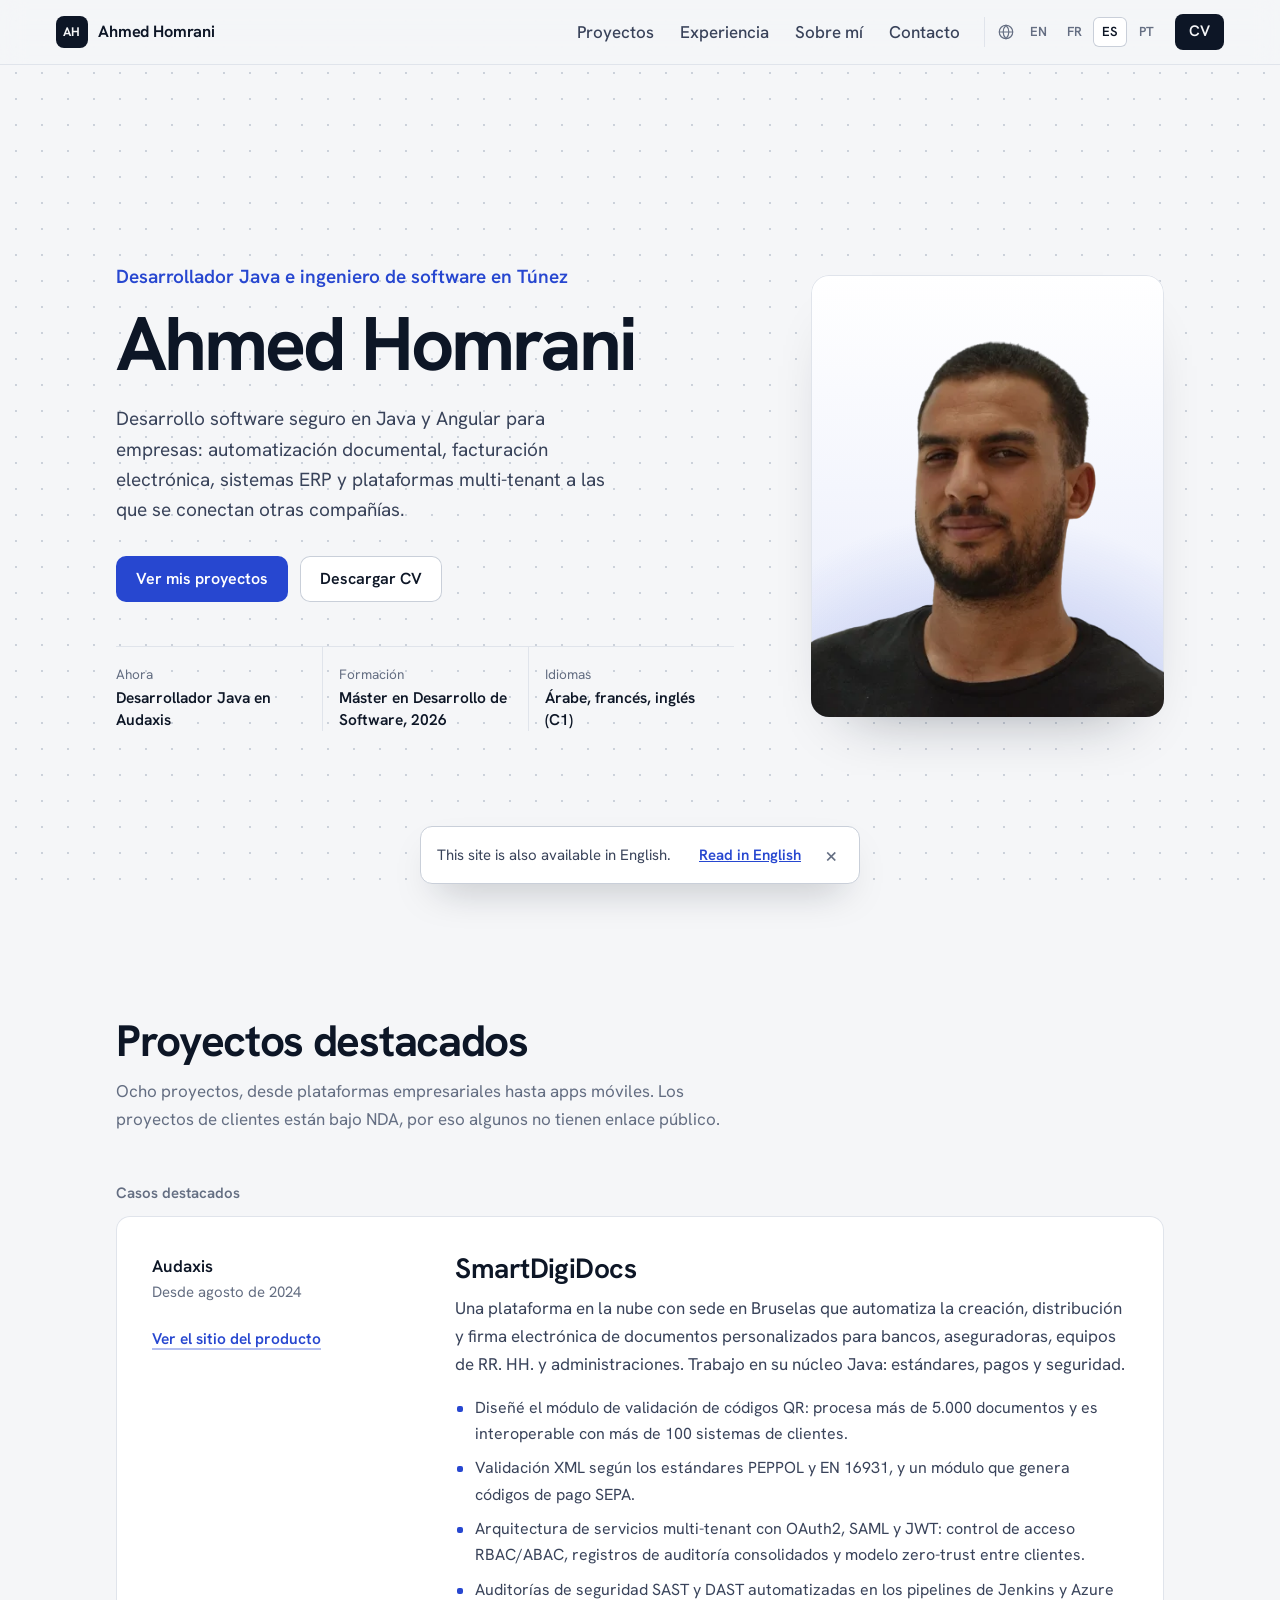
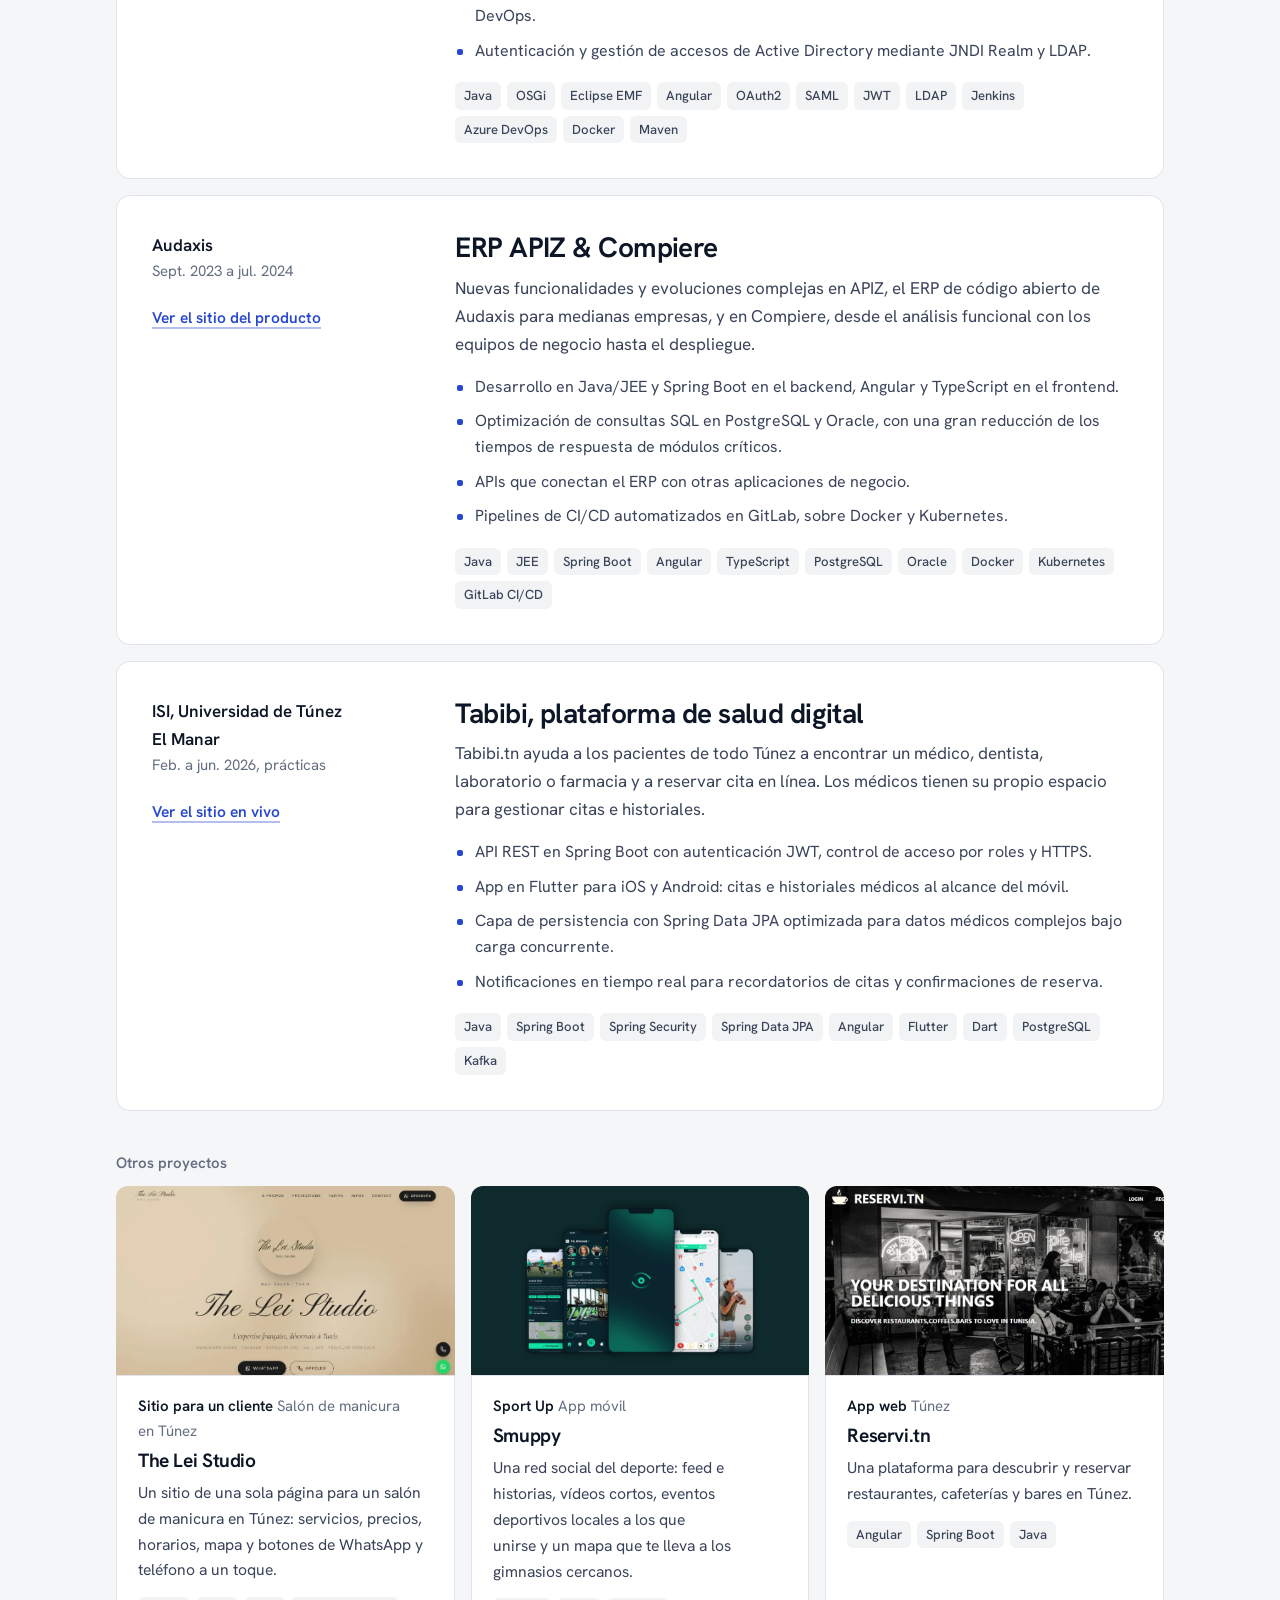
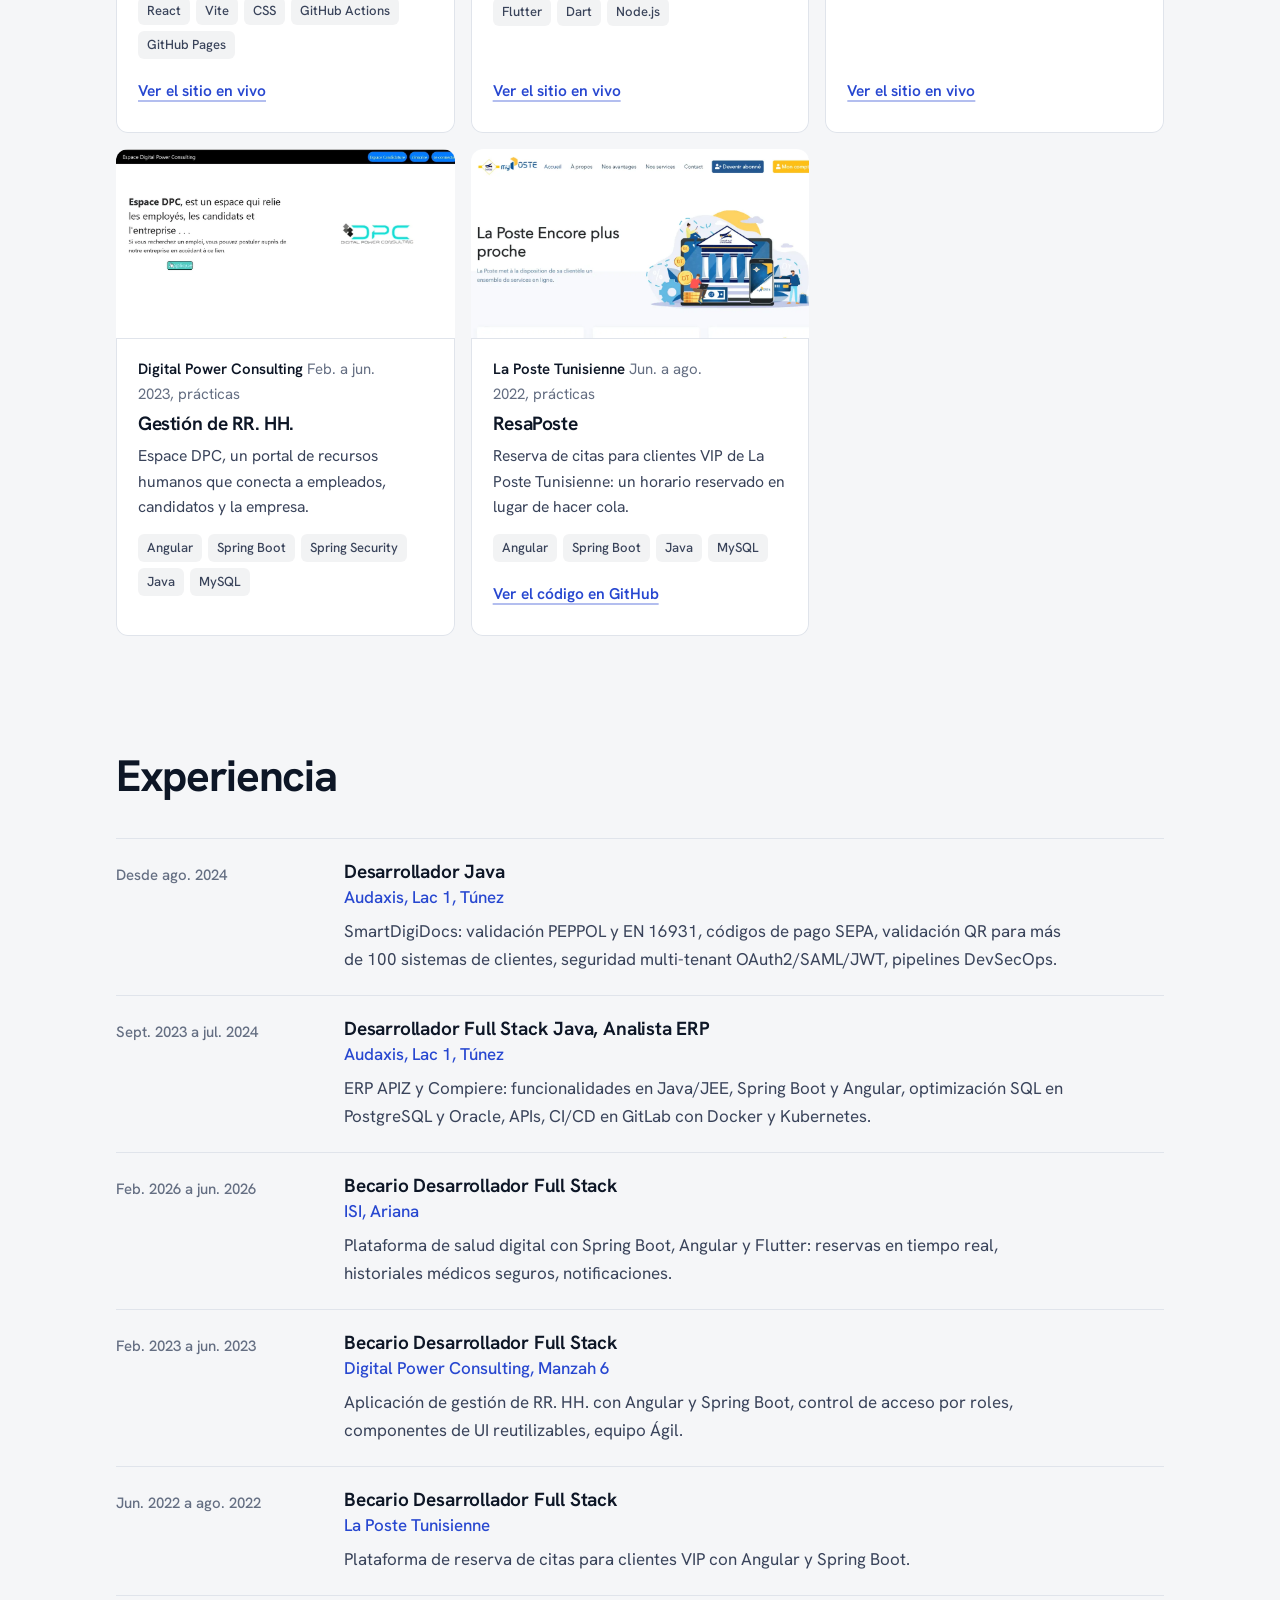
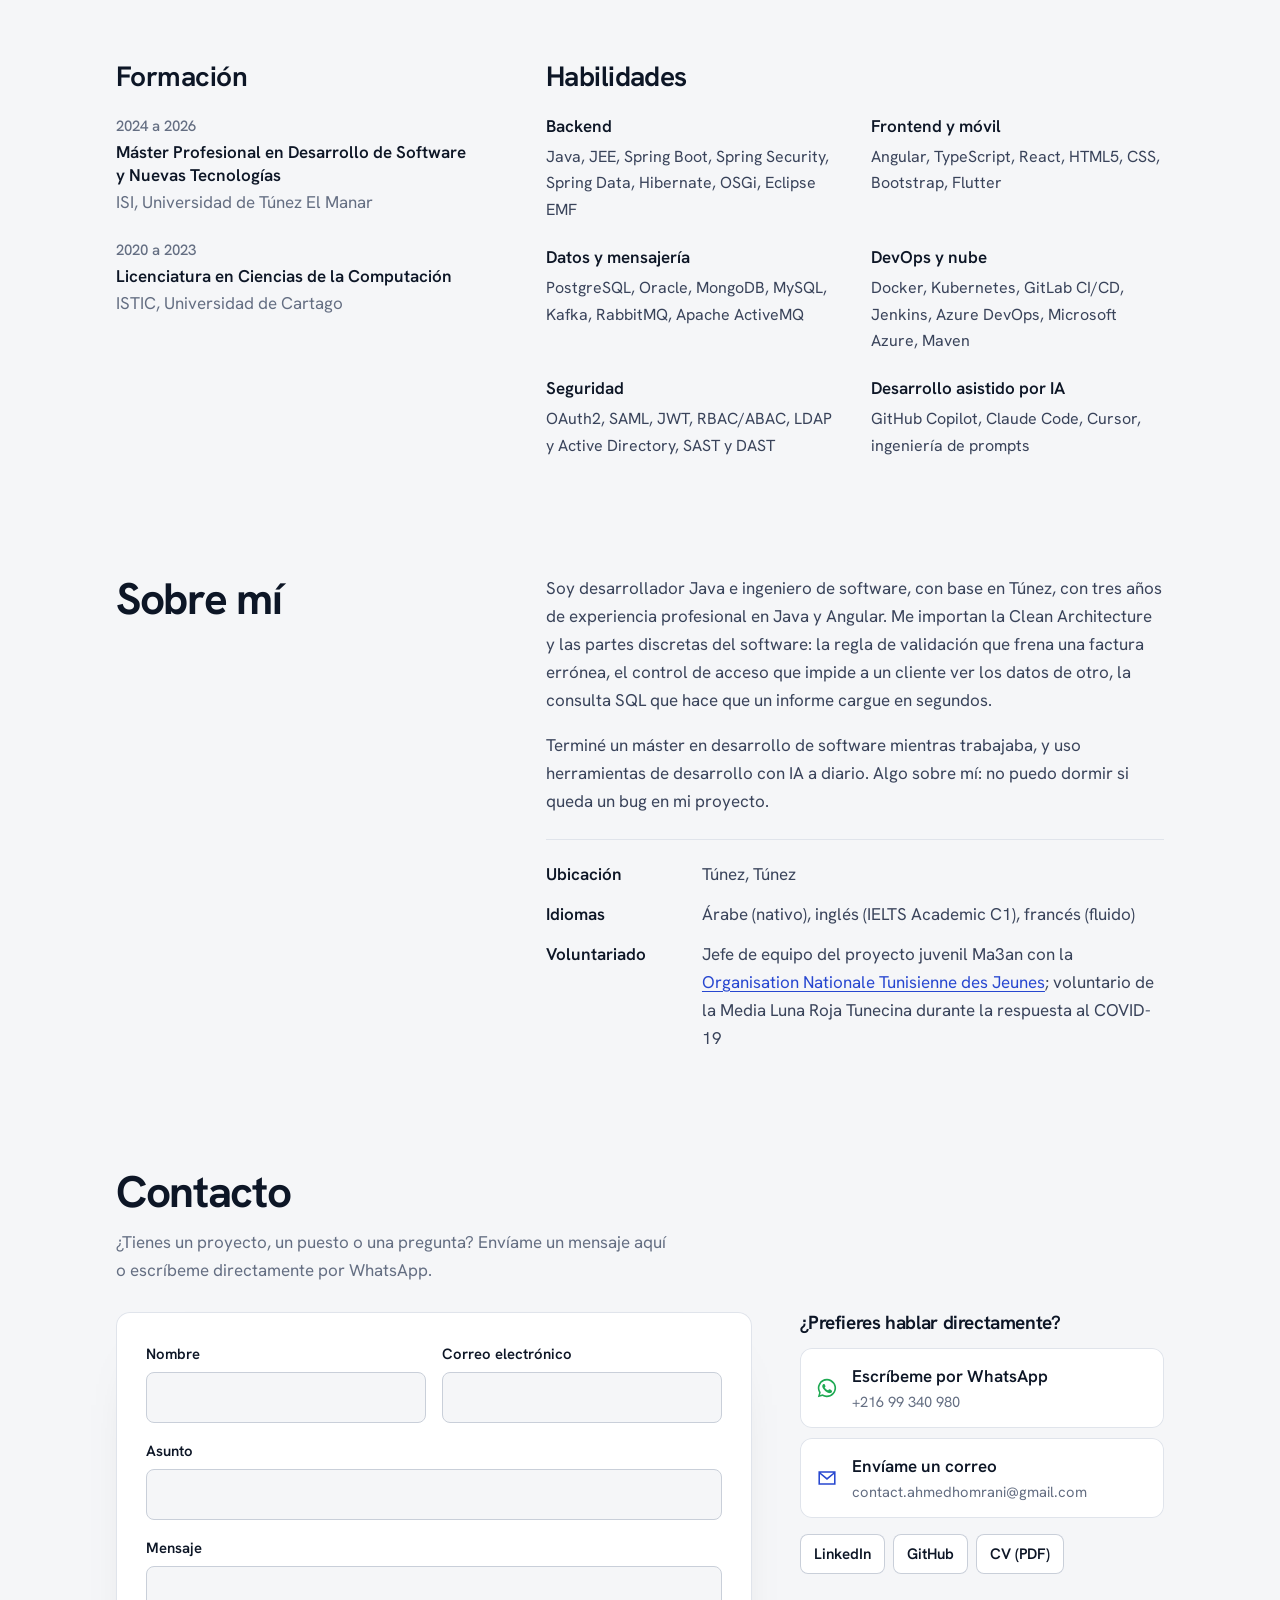
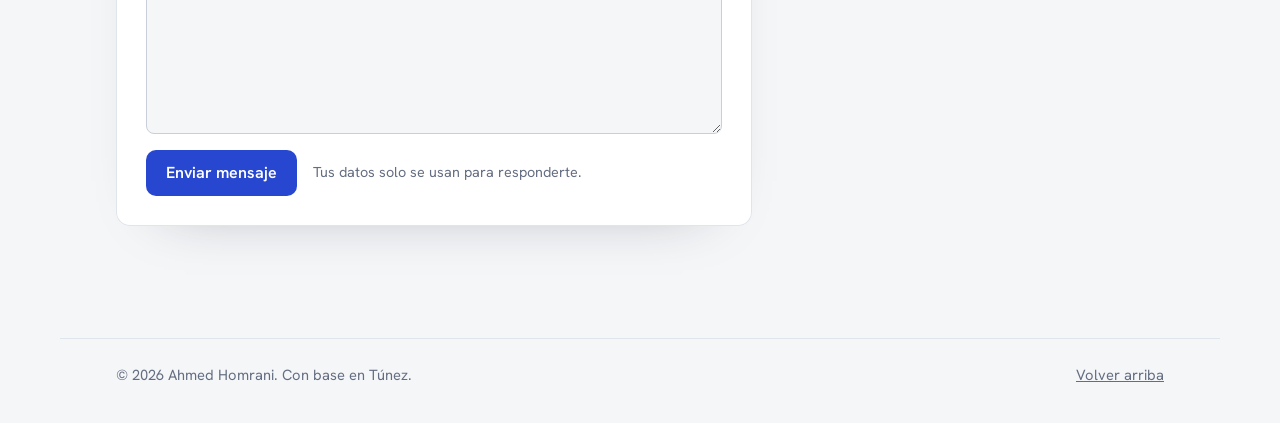
==== commit 0a395754: "feat: project thumbnails on other-project cards Adds screenshots for The Lei Studio (new), Smuppy, R" ====
--- a/es/index.html
+++ b/es/index.html
@@ -86,7 +86,7 @@
       "mainEntity": {
         "@id": "https://ahmedhomrani.tn/#person"
       },
-      "dateModified": "2026-10-08"
+      "dateModified": "2026-10-08T22:52:46+01:00"
     },
     {
       "@type": "Person",
@@ -487,6 +487,9 @@
       <div class="others">
 
         <article class="other" id="lei" aria-labelledby="lei-title">
+          <figure class="thumb">
+            <img src="/assets/img/lei-studio.webp" width="799" height="455" loading="lazy" decoding="async" alt="Página de inicio de The Lei Studio: logo, nombre del salón y botones de reserva por WhatsApp">
+          </figure>
           <p class="where">Sitio para un cliente<span class="when"> Salón de manicura en Túnez</span></p>
           <h4 id="lei-title">The Lei Studio</h4>
           <p class="summary">Un sitio de una sola página para un salón de manicura en Túnez: servicios, precios, horarios, mapa y botones de WhatsApp y teléfono a un toque.</p>
@@ -497,6 +500,9 @@
         </article>
 
         <article class="other" id="smuppy" aria-labelledby="smuppy-title">
+          <figure class="thumb">
+            <img src="/assets/img/smuppy.webp" width="1200" height="848" loading="lazy" decoding="async" alt="Cinco pantallas de la app Smuppy: página de evento, feed con historias, pantalla de inicio, ruta en mapa a un gimnasio y un vídeo corto">
+          </figure>
           <p class="where">Sport Up<span class="when"> App móvil</span></p>
           <h4 id="smuppy-title">Smuppy</h4>
           <p class="summary">Una red social del deporte: feed e historias, vídeos cortos, eventos deportivos locales a los que unirse y un mapa que te lleva a los gimnasios cercanos.</p>
@@ -507,6 +513,9 @@
         </article>
 
         <article class="other" id="reservi" aria-labelledby="reservi-title">
+          <figure class="thumb">
+            <img src="/assets/img/reservi.webp" width="1200" height="538" loading="lazy" decoding="async" alt="Página de inicio de Reservi.tn: descubre restaurantes, cafeterías y bares en Túnez">
+          </figure>
           <p class="where">App web<span class="when"> Túnez</span></p>
           <h4 id="reservi-title">Reservi.tn</h4>
           <p class="summary">Una plataforma para descubrir y reservar restaurantes, cafeterías y bares en Túnez.</p>
@@ -517,6 +526,9 @@
         </article>
 
         <article class="other" id="hr" aria-labelledby="hr-title">
+          <figure class="thumb">
+            <img src="/assets/img/hr-management.webp" width="1200" height="603" loading="lazy" decoding="async" alt="Página de inicio de Espace DPC, el portal de RR. HH. de Digital Power Consulting">
+          </figure>
           <p class="where">Digital Power Consulting<span class="when"> Feb. a jun. 2023, prácticas</span></p>
           <h4 id="hr-title">Gestión de RR. HH.</h4>
           <p class="summary">Espace DPC, un portal de recursos humanos que conecta a empleados, candidatos y la empresa.</p>
@@ -526,6 +538,9 @@
         </article>
 
         <article class="other" id="resaposte" aria-labelledby="resaposte-title">
+          <figure class="thumb">
+            <img src="/assets/img/resaposte.webp" width="1200" height="572" loading="lazy" decoding="async" alt="Página de inicio de ResaPoste, con la marca myPoste, para clientes de La Poste Tunisienne">
+          </figure>
           <p class="where">La Poste Tunisienne<span class="when"> Jun. a ago. 2022, prácticas</span></p>
           <h4 id="resaposte-title">ResaPoste</h4>
           <p class="summary">Reserva de citas para clientes VIP de La Poste Tunisienne: un horario reservado en lugar de hacer cola.</p>
--- a/assets/css/main.css
+++ b/assets/css/main.css
@@ -277,6 +277,15 @@
   display: flex; flex-direction: column; padding: 22px; border-radius: 12px;
   background: var(--surface); box-shadow: inset 0 0 0 1px var(--line);
 }
+.other { overflow: hidden; }
+.thumb {
+  margin: -22px -22px 18px; aspect-ratio: 16 / 9; overflow: hidden;
+  background: var(--bg); border-bottom: 1px solid var(--line);
+}
+.thumb img { width: 100%; height: 100%; object-fit: cover; object-position: top center; transition: transform .4s ease; }
+.other:hover .thumb img { transform: scale(1.03); }
+#smuppy .thumb img { object-fit: contain; padding: 10px; background: #0f2a2c; }
+#reservi .thumb img { object-position: left top; }
 .other .where { font-size: var(--t-sm); margin-bottom: 6px; }
 .other .where .when { font-weight: 400; }
 .other h4 { font-size: 1.2rem; margin-bottom: 8px; }
